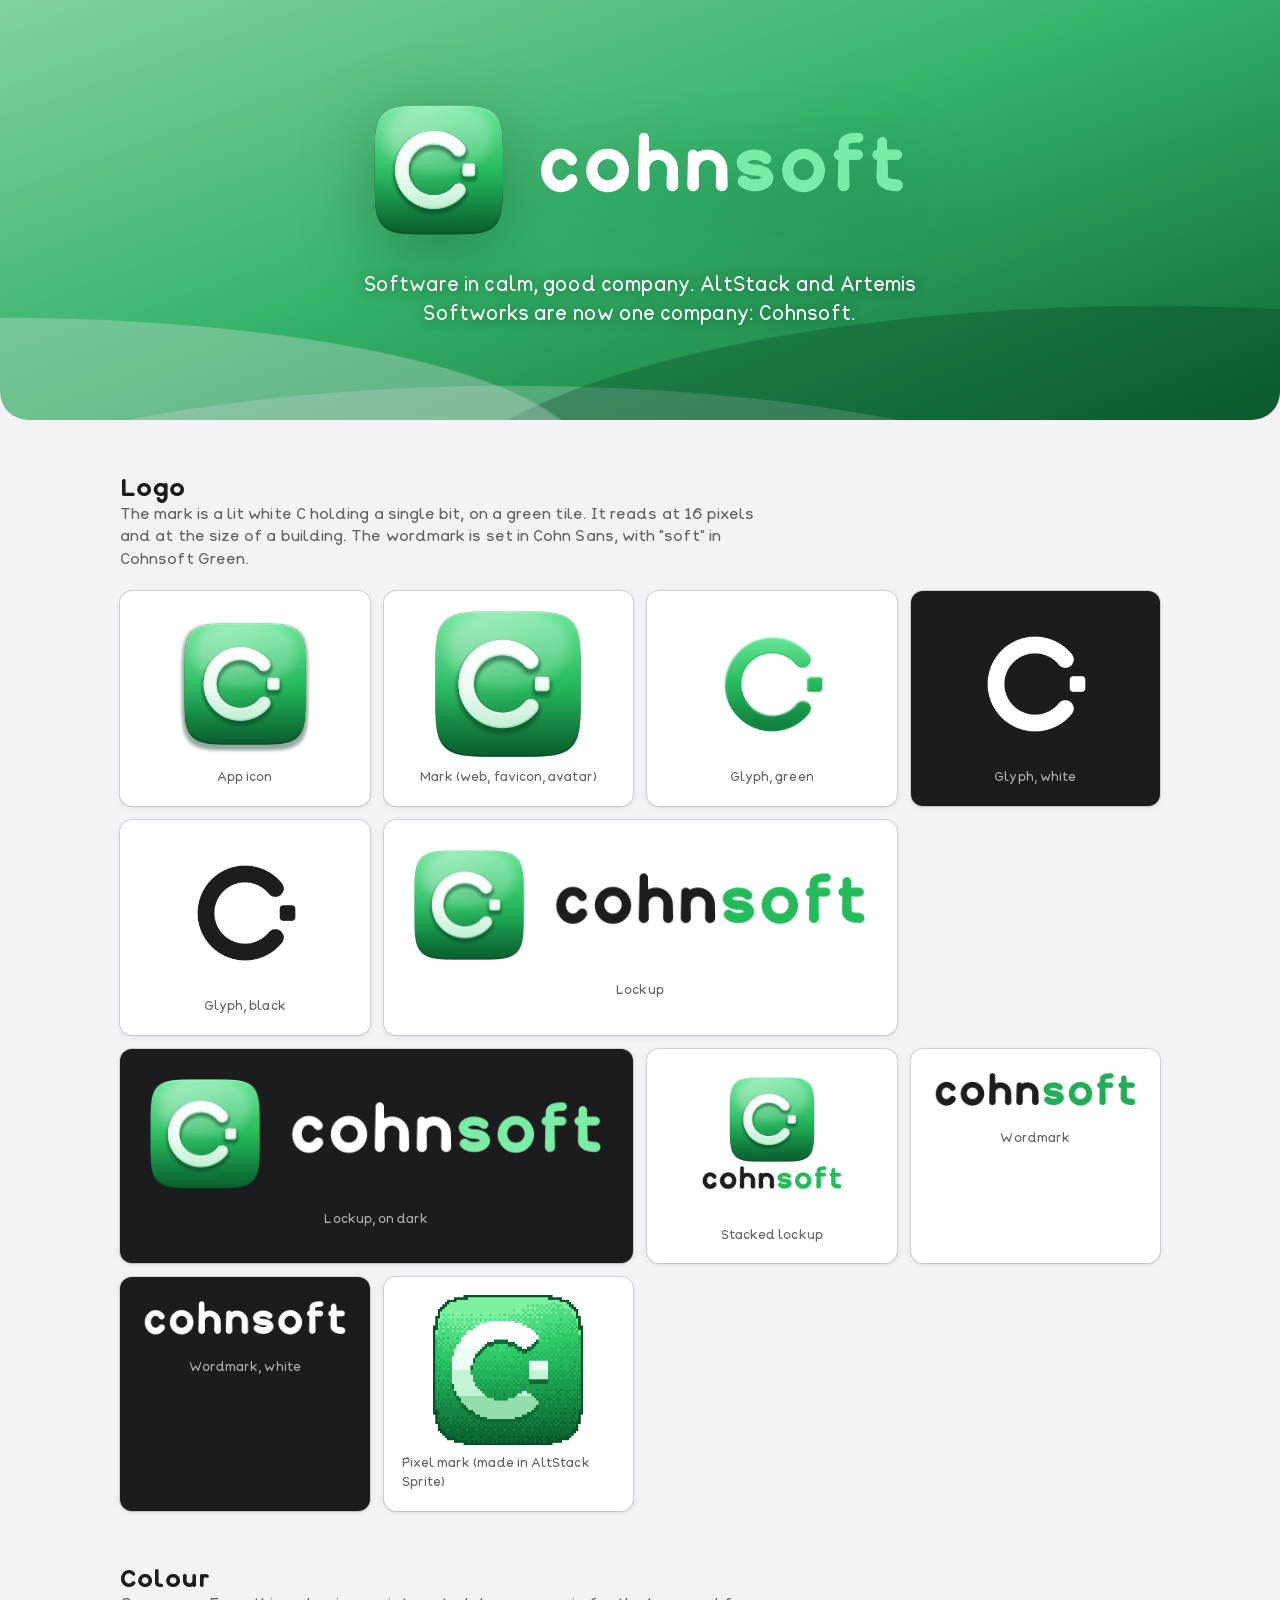
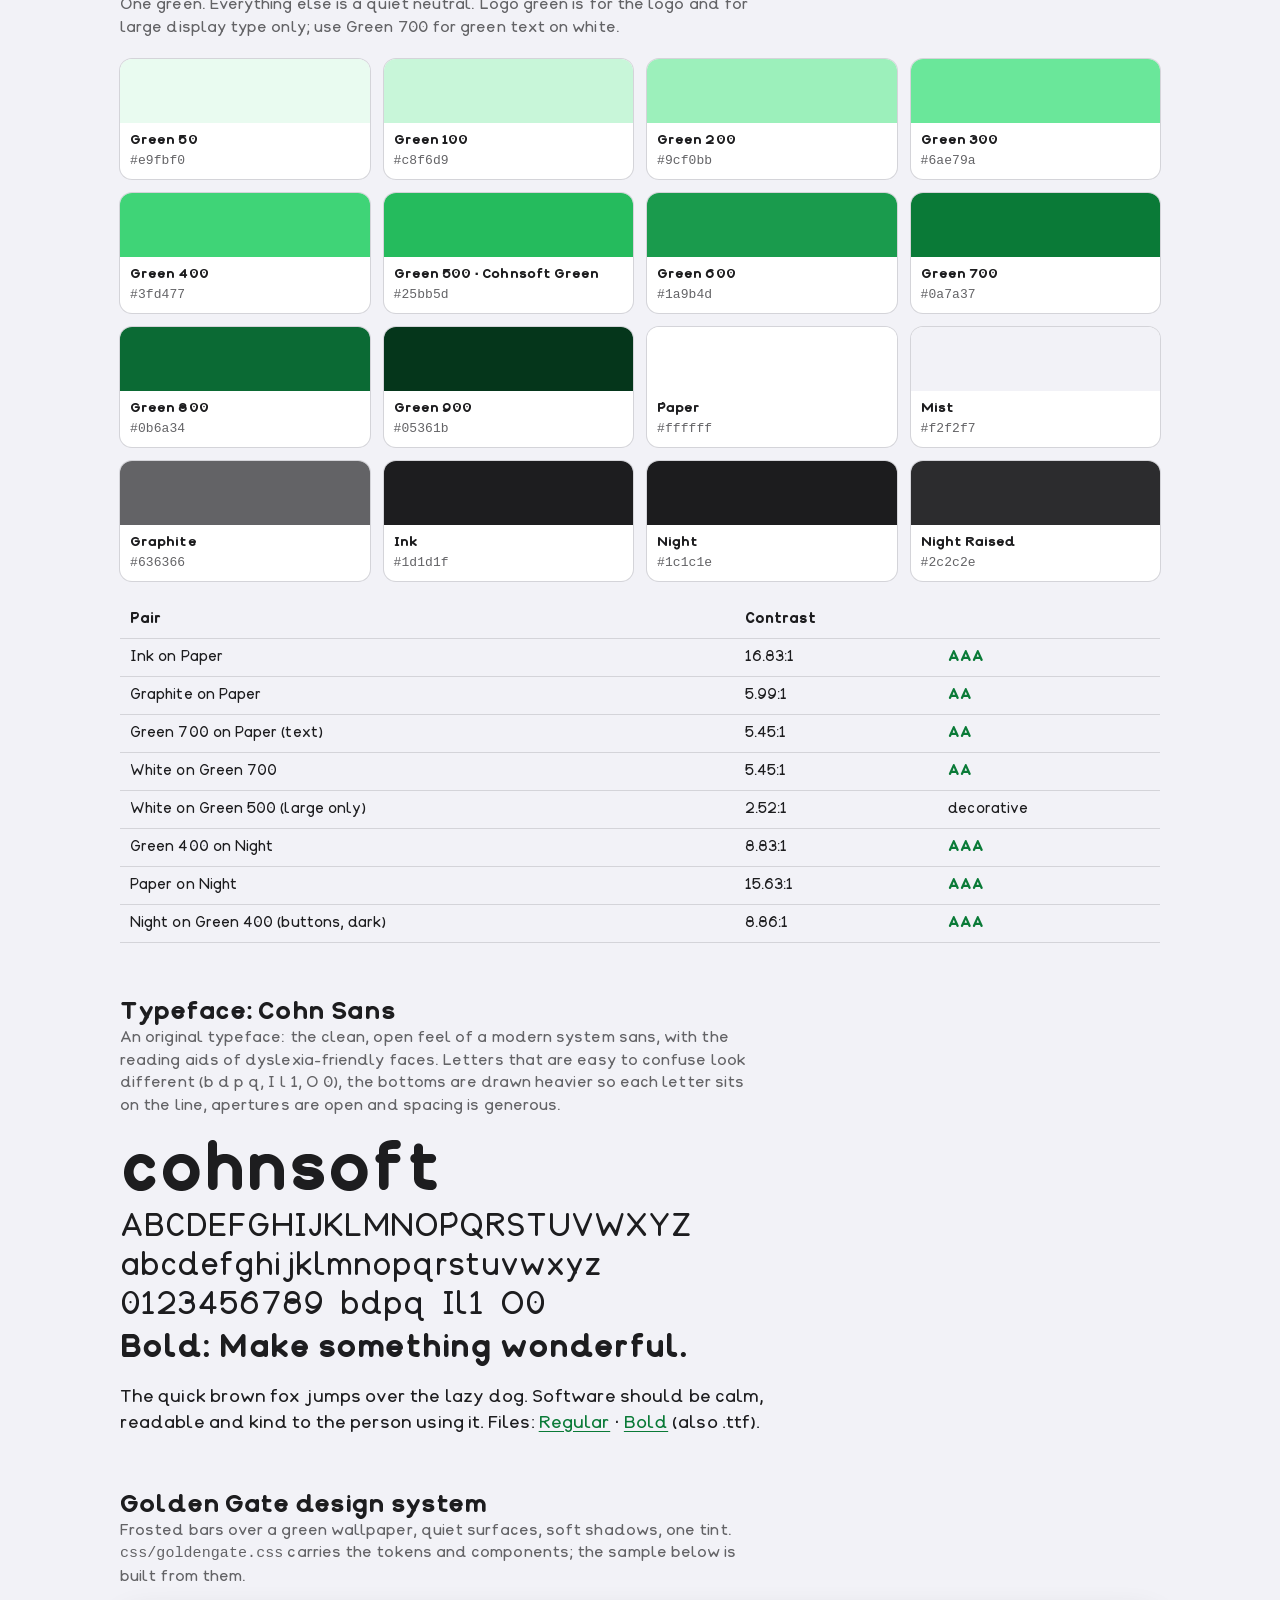
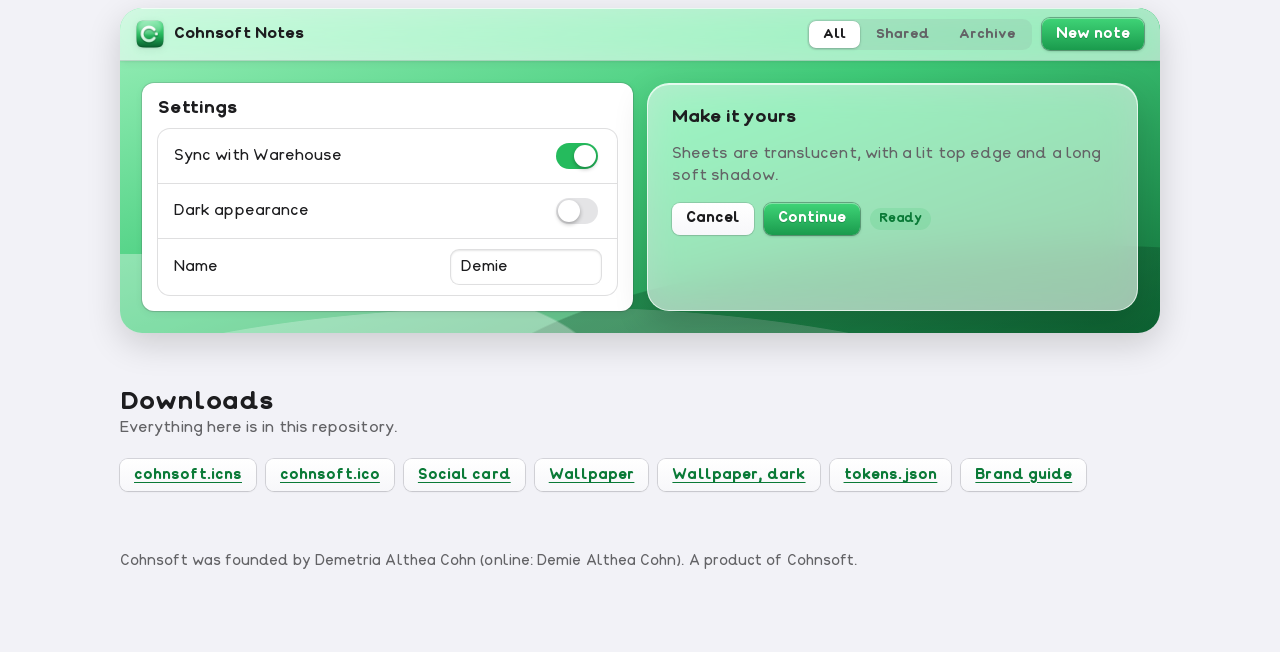
==== index.html @ 752e894f "Cohnsoft identity: logos, app icons, Cohn Sans typeface, Golden Gate design system One company: AltS" ====
<!doctype html>
<html lang="en">
<head>
<meta charset="utf-8"><meta name="viewport" content="width=device-width, initial-scale=1"><meta name="color-scheme" content="light dark">
<title>Cohnsoft brand</title>
<meta name="description" content="The Cohnsoft identity: logos, colour, typeface and the Golden Gate design system.">
<link rel="icon" href="icons/favicon-32.png" type="image/png"><link rel="apple-touch-icon" href="icons/apple-touch-icon.png">
<link rel="stylesheet" href="css/cohnsans.css"><link rel="stylesheet" href="css/goldengate.css">
<style>
 body{margin:0} .wrap{max-width:1080px;margin:0 auto;padding:0 20px 80px}
 .hero{box-shadow:inset 0 0 0 999px rgba(5,54,27,.16);min-height:420px;display:grid;place-items:center;text-align:center;padding:60px 20px;color:#fff;border-radius:0 0 28px 28px;overflow:hidden}
 .hero img{width:min(560px,86vw);filter:drop-shadow(0 18px 36px rgba(5,54,27,.35))}
 .hero p{max-width:46ch;margin:16px auto 0;font-size:19px;text-shadow:0 1px 12px rgba(5,54,27,.45)}
 section{margin-top:56px} section>h2{margin-bottom:6px} section>p.lead{color:var(--cs-label-2);margin:0 0 20px;max-width:64ch}
 .grid{display:grid;grid-template-columns:repeat(auto-fill,minmax(210px,1fr));gap:14px}
 figure{margin:0;background:var(--cs-surface);border-radius:var(--cs-r-group);box-shadow:var(--cs-shadow-1),0 0 0 1px var(--cs-separator);padding:18px;display:flex;flex-direction:column;align-items:center;gap:10px}
 figure img{max-width:100%;max-height:150px;object-fit:contain} figure.dark{background:#1c1c1e;color:#f5f5f7} figure.wide{grid-column:span 2} figcaption{font-size:12.5px;color:var(--cs-label-2)} figure.dark figcaption{color:#aeaeb2}
 .sw{background:var(--cs-surface);border-radius:var(--cs-r-group);box-shadow:0 0 0 1px var(--cs-separator);overflow:hidden;font-size:13px} .sw i{display:block;height:64px} .sw b{display:block;padding:8px 10px 0} .sw code{display:block;padding:0 10px 9px;color:var(--cs-label-2);font-family:var(--cs-mono)}
 table{border-collapse:collapse;width:100%;font-size:14px} td,th{padding:8px 10px;text-align:left;border-bottom:1px solid var(--cs-separator)} .ok{color:var(--cs-tint-strong);font-weight:700}
 .spec h3{font-size:12px;text-transform:uppercase;letter-spacing:.08em;color:var(--cs-label-3);margin:18px 0 6px} .big{font-size:64px;font-weight:700;line-height:1.05;margin:0} .abc{font-size:30px;line-height:1.3;margin:4px 0} .body{font-size:17px;max-width:60ch}
 .demo{border-radius:var(--cs-r-sheet);overflow:hidden;box-shadow:var(--cs-shadow-2)} .demo .bar{display:flex;gap:10px;align-items:center} .demo .stage{padding:22px;display:grid;gap:14px;grid-template-columns:repeat(auto-fit,minmax(240px,1fr))}
 .row2{display:flex;gap:10px;flex-wrap:wrap;align-items:center}
 footer{margin-top:60px;color:var(--cs-label-2);font-size:14px}
</style>
</head>
<body class="cs">
<header class="hero cs-wallpaper"><div><img src="logos/lockup/cohnsoft-lockup-dark@2x.png" alt="cohnsoft"><p>Software in calm, good company. AltStack and Artemis Softworks are now one company: Cohnsoft.</p></div></header>
<main class="wrap">
<section><h2>Logo</h2><p class="lead">The mark is a lit white C holding a single bit, on a green tile. It reads at 16 pixels and at the size of a building. The wordmark is set in Cohn Sans, with "soft" in Cohnsoft Green.</p>
<div class="grid">
<figure class=""><img src="logos/app-icon/cohnsoft-app-512.png" alt="App icon" loading="lazy"><figcaption>App icon</figcaption></figure><figure class=""><img src="logos/mark/cohnsoft-mark-512.png" alt="Mark (web, favicon, avatar)" loading="lazy"><figcaption>Mark (web, favicon, avatar)</figcaption></figure>
<figure class=""><img src="logos/glyph/cohnsoft-glyph-green.png" alt="Glyph, green" loading="lazy"><figcaption>Glyph, green</figcaption></figure><figure class="dark"><img src="logos/glyph/cohnsoft-glyph-white.png" alt="Glyph, white" loading="lazy"><figcaption>Glyph, white</figcaption></figure><figure class=""><img src="logos/glyph/cohnsoft-glyph-black.png" alt="Glyph, black" loading="lazy"><figcaption>Glyph, black</figcaption></figure>
<figure class="wide"><img src="logos/lockup/cohnsoft-lockup@2x.png" alt="Lockup" loading="lazy"><figcaption>Lockup</figcaption></figure><figure class="wide dark"><img src="logos/lockup/cohnsoft-lockup-dark@2x.png" alt="Lockup, on dark" loading="lazy"><figcaption>Lockup, on dark</figcaption></figure>
<figure class=""><img src="logos/lockup/cohnsoft-lockup-stacked@2x.png" alt="Stacked lockup" loading="lazy"><figcaption>Stacked lockup</figcaption></figure><figure class=""><img src="logos/lockup/cohnsoft-wordmark.png" alt="Wordmark" loading="lazy"><figcaption>Wordmark</figcaption></figure><figure class="dark"><img src="logos/lockup/cohnsoft-wordmark-white.png" alt="Wordmark, white" loading="lazy"><figcaption>Wordmark, white</figcaption></figure><figure class=""><img src="logos/pixel/cohnsoft-pixel-mark@8x.png" alt="Pixel mark (made in AltStack Sprite)" loading="lazy"><figcaption>Pixel mark (made in AltStack Sprite)</figcaption></figure>
</div></section>

<section><h2>Colour</h2><p class="lead">One green. Everything else is a quiet neutral. Logo green is for the logo and for large display type only; use Green 700 for green text on white.</p>
<div class="grid"><div class="sw"><i style="background:#e9fbf0"></i><b>Green 50</b><code>#e9fbf0</code></div><div class="sw"><i style="background:#c8f6d9"></i><b>Green 100</b><code>#c8f6d9</code></div><div class="sw"><i style="background:#9cf0bb"></i><b>Green 200</b><code>#9cf0bb</code></div><div class="sw"><i style="background:#6ae79a"></i><b>Green 300</b><code>#6ae79a</code></div><div class="sw"><i style="background:#3fd477"></i><b>Green 400</b><code>#3fd477</code></div><div class="sw"><i style="background:#25bb5d"></i><b>Green 500 · Cohnsoft Green</b><code>#25bb5d</code></div><div class="sw"><i style="background:#1a9b4d"></i><b>Green 600</b><code>#1a9b4d</code></div><div class="sw"><i style="background:#0a7a37"></i><b>Green 700</b><code>#0a7a37</code></div><div class="sw"><i style="background:#0b6a34"></i><b>Green 800</b><code>#0b6a34</code></div><div class="sw"><i style="background:#05361b"></i><b>Green 900</b><code>#05361b</code></div><div class="sw"><i style="background:#ffffff"></i><b>Paper</b><code>#ffffff</code></div><div class="sw"><i style="background:#f2f2f7"></i><b>Mist</b><code>#f2f2f7</code></div><div class="sw"><i style="background:#636366"></i><b>Graphite</b><code>#636366</code></div><div class="sw"><i style="background:#1d1d1f"></i><b>Ink</b><code>#1d1d1f</code></div><div class="sw"><i style="background:#1c1c1e"></i><b>Night</b><code>#1c1c1e</code></div><div class="sw"><i style="background:#2c2c2e"></i><b>Night Raised</b><code>#2c2c2e</code></div></div>
<table style="margin-top:20px"><thead><tr><th>Pair</th><th>Contrast</th><th></th></tr></thead><tbody><tr><td>Ink on Paper</td><td>16.83:1</td><td class="ok">AAA</td></tr><tr><td>Graphite on Paper</td><td>5.99:1</td><td class="ok">AA</td></tr><tr><td>Green 700 on Paper (text)</td><td>5.45:1</td><td class="ok">AA</td></tr><tr><td>White on Green 700</td><td>5.45:1</td><td class="ok">AA</td></tr><tr><td>White on Green 500 (large only)</td><td>2.52:1</td><td class="">decorative</td></tr><tr><td>Green 400 on Night</td><td>8.83:1</td><td class="ok">AAA</td></tr><tr><td>Paper on Night</td><td>15.63:1</td><td class="ok">AAA</td></tr><tr><td>Night on Green 400 (buttons, dark)</td><td>8.86:1</td><td class="ok">AAA</td></tr></tbody></table></section>

<section class="spec"><h2>Typeface: Cohn Sans</h2><p class="lead">An original typeface: the clean, open feel of a modern system sans, with the reading aids of dyslexia-friendly faces. Letters that are easy to confuse look different (b d p q, I l 1, O 0), the bottoms are drawn heavier so each letter sits on the line, apertures are open and spacing is generous.</p>
<p class="big">cohnsoft</p><p class="abc">ABCDEFGHIJKLMNOPQRSTUVWXYZ<br>abcdefghijklmnopqrstuvwxyz<br>0123456789 &nbsp;bdpq &nbsp;Il1 &nbsp;O0</p><p class="abc" style="font-weight:700">Bold: Make something wonderful.</p>
<p class="body">The quick brown fox jumps over the lazy dog. Software should be calm, readable and kind to the person using it. Files: <a href="fonts/CohnSans-Regular.woff2">Regular</a> · <a href="fonts/CohnSans-Bold.woff2">Bold</a> (also .ttf).</p></section>

<section><h2>Golden Gate design system</h2><p class="lead">Frosted bars over a green wallpaper, quiet surfaces, soft shadows, one tint. <code>css/goldengate.css</code> carries the tokens and components; the sample below is built from them.</p>
<div class="demo cs-wallpaper"><div class="cs-toolbar cs-glass bar"><img class="cs-icon" src="logos/mark/cohnsoft-mark-64.png" width="28" height="28" alt=""><b>Cohnsoft Notes</b><span style="flex:1"></span><div class="cs-segmented"><button aria-pressed="true">All</button><button aria-pressed="false">Shared</button><button aria-pressed="false">Archive</button></div><button class="cs-btn primary">New note</button></div>
<div class="stage"><div class="cs-card"><h3>Settings</h3><div class="cs-group" style="margin-top:10px"><div class="cs-row"><span style="flex:1">Sync with Warehouse</span><input class="cs-switch" type="checkbox" checked aria-label="Sync"></div><div class="cs-row"><span style="flex:1">Dark appearance</span><input class="cs-switch" type="checkbox" aria-label="Dark"></div><div class="cs-row"><span style="flex:1">Name</span><input class="cs-field" style="max-width:150px" value="Demie"></div></div></div>
<div class="cs-sheet cs-glass"><h3>Make it yours</h3><p style="color:var(--cs-label-2)">Sheets are translucent, with a lit top edge and a long soft shadow.</p><div class="row2"><button class="cs-btn">Cancel</button><button class="cs-btn primary">Continue</button><span class="cs-badge">Ready</span></div></div></div></div></section>

<section><h2>Downloads</h2><p class="lead">Everything here is in this repository.</p>
<div class="row2"><a class="cs-btn" href="icons/cohnsoft.icns">cohnsoft.icns</a><a class="cs-btn" href="icons/cohnsoft.ico">cohnsoft.ico</a><a class="cs-btn" href="logos/social/cohnsoft-social-1200x630.png">Social card</a><a class="cs-btn" href="logos/wallpaper/cohnsoft-wallpaper-2560x1600.png">Wallpaper</a><a class="cs-btn" href="logos/wallpaper/cohnsoft-wallpaper-dark-2560x1600.png">Wallpaper, dark</a><a class="cs-btn" href="tokens.json">tokens.json</a><a class="cs-btn" href="BRAND.md">Brand guide</a></div></section>

<footer>Cohnsoft was founded by Demetria Althea Cohn (online: Demie Althea Cohn). A product of Cohnsoft.</footer>
</main></body></html>
---- css/cohnsans.css ----
/* Cohn Sans: Cohnsoft's own typeface (fonts/). Load it, with a system fallback so text never waits on the network. */
@font-face { font-family: "Cohn Sans"; font-style: normal; font-weight: 400; font-display: swap; src: url("../fonts/CohnSans-Regular.woff2") format("woff2"), url("../fonts/CohnSans-Regular.ttf") format("truetype"); }
@font-face { font-family: "Cohn Sans"; font-style: normal; font-weight: 700; font-display: swap; src: url("../fonts/CohnSans-Bold.woff2") format("woff2"), url("../fonts/CohnSans-Bold.ttf") format("truetype"); }
:root { --cs-font: "Cohn Sans", -apple-system, BlinkMacSystemFont, "SF Pro Text", system-ui, "Segoe UI", Roboto, "Helvetica Neue", sans-serif; --cs-font-system: -apple-system, BlinkMacSystemFont, "SF Pro Text", system-ui, "Segoe UI", Roboto, "Helvetica Neue", sans-serif; --cs-mono: ui-monospace, "SF Mono", Menlo, Consolas, monospace; }
---- css/goldengate.css ----
/*
  Cohnsoft design system: "Golden Gate".
  Calm, layered, translucent software that feels at home on a Mac and travels well to Windows and Linux.
  Original code and artwork: no third-party artwork, fonts or marks. Needs css/cohnsans.css for the typeface (optional).

  Principles
   1. Material over decoration: bars and sheets are frosted glass over the green wallpaper; content sits on quiet surfaces.
   2. One green. Cohnsoft Green tints controls, selection and focus. Everything else is neutral.
   3. Soft geometry: 8 px controls, 12 px groups, 22 px sheets, continuous corners where the platform allows.
   4. Depth from light: a lit top edge, a darker lower edge, long soft shadows. Never hard black outlines.
   5. Accessible by default: 4.5:1 text, a visible 3 px focus ring, reduced motion and reduced transparency respected.
*/
:root {
  color-scheme: light dark;
  /* Cohnsoft Green */
  --cs-green-50: #e9fbf0; --cs-green-100: #c8f6d9; --cs-green-200: #9cf0bb; --cs-green-300: #6ae79a; --cs-green-400: #3fd477;
  --cs-green-500: #25bb5d; --cs-green-600: #1a9b4d; --cs-green-700: #0a7a37; --cs-green-800: #0b6a34; --cs-green-900: #05361b;
  --cs-tint: var(--cs-green-500); --cs-tint-strong: var(--cs-green-700); --cs-tint-soft: rgba(37, 187, 93, .14); --cs-on-tint: #ffffff;
  /* neutrals (light) */
  --cs-bg: #f2f2f7; --cs-surface: #ffffff; --cs-surface-2: #f7f7fa; --cs-label: #1d1d1f; --cs-label-2: #636366; --cs-label-3: #8e8e93;
  --cs-separator: rgba(60, 60, 67, .16); --cs-fill: rgba(120, 120, 128, .12); --cs-fill-2: rgba(120, 120, 128, .2);
  --cs-glass: rgba(251, 251, 253, .62); --cs-glass-edge: rgba(255, 255, 255, .7); --cs-glass-blur: 18px;
  --cs-danger: #d70015; --cs-warning: #b25000; --cs-info: #0066cc;
  /* geometry and depth */
  --cs-r-control: 8px; --cs-r-group: 12px; --cs-r-sheet: 22px; --cs-focus: 0 0 0 3px rgba(37, 187, 93, .55);
  --cs-shadow-1: 0 1px 2px rgba(0, 0, 0, .06), 0 2px 8px rgba(0, 0, 0, .06);
  --cs-shadow-2: 0 11px 34px rgba(0, 0, 0, .16); --cs-shadow-3: 17px 20px 40px rgba(0, 0, 0, .18);
  --cs-s1: 4px; --cs-s2: 8px; --cs-s3: 12px; --cs-s4: 16px; --cs-s5: 24px; --cs-s6: 32px; --cs-s7: 48px;
  --cs-wallpaper: linear-gradient(160deg, #9cf0bb 0%, #3fcb78 48%, #10713a 100%);
}
@media (prefers-color-scheme: dark) { :root:not([data-theme="light"]) { --cs-tint: var(--cs-green-400); --cs-tint-strong: var(--cs-green-300); --cs-tint-soft: rgba(63, 212, 119, .2); --cs-on-tint: #04210f;
  --cs-bg: #1c1c1e; --cs-surface: #2c2c2e; --cs-surface-2: #242426; --cs-label: #f5f5f7; --cs-label-2: #aeaeb2; --cs-label-3: #8e8e93; --cs-separator: rgba(84, 84, 88, .55); --cs-fill: rgba(120, 120, 128, .24); --cs-fill-2: rgba(120, 120, 128, .36);
  --cs-glass: rgba(44, 44, 46, .6); --cs-glass-edge: rgba(255, 255, 255, .12); --cs-danger: #ff6961; --cs-warning: #ffb340; --cs-info: #64b5ff; --cs-shadow-2: 0 11px 34px rgba(0, 0, 0, .65); --cs-wallpaper: linear-gradient(160deg, #0f5a2d 0%, #0a3d20 55%, #04200f 100%); } }
:root[data-theme="dark"] { --cs-tint: var(--cs-green-400); --cs-tint-strong: var(--cs-green-300); --cs-tint-soft: rgba(63, 212, 119, .2); --cs-on-tint: #04210f;
  --cs-bg: #1c1c1e; --cs-surface: #2c2c2e; --cs-surface-2: #242426; --cs-label: #f5f5f7; --cs-label-2: #aeaeb2; --cs-label-3: #8e8e93; --cs-separator: rgba(84, 84, 88, .55); --cs-fill: rgba(120, 120, 128, .24); --cs-fill-2: rgba(120, 120, 128, .36);
  --cs-glass: rgba(44, 44, 46, .6); --cs-glass-edge: rgba(255, 255, 255, .12); --cs-danger: #ff6961; --cs-warning: #ffb340; --cs-info: #64b5ff; --cs-shadow-2: 0 11px 34px rgba(0, 0, 0, .65); --cs-wallpaper: linear-gradient(160deg, #0f5a2d 0%, #0a3d20 55%, #04200f 100%); }

.cs, .cs * { box-sizing: border-box; }
.cs { font-family: var(--cs-font, -apple-system, BlinkMacSystemFont, "SF Pro Text", system-ui, "Segoe UI", sans-serif); font-size: 15px; line-height: 1.5; color: var(--cs-label); background: var(--cs-bg); -webkit-font-smoothing: antialiased; letter-spacing: .005em; }
.cs[data-font="system"] { font-family: var(--cs-font-system); }
.cs h1, .cs h2, .cs h3 { margin: 0; font-weight: 700; letter-spacing: -.012em; line-height: 1.15; }
.cs h1 { font-size: clamp(30px, 5vw, 52px); } .cs h2 { font-size: 24px; } .cs h3 { font-size: 17px; }
.cs a { color: var(--cs-tint-strong); text-underline-offset: 3px; }
.cs :focus-visible { outline: none; box-shadow: var(--cs-focus); border-radius: var(--cs-r-control); }

/* the wallpaper: sweeping green curves made of gradients, so it costs no image */
.cs-wallpaper { background: radial-gradient(120% 90% at 0% 110%, rgba(255, 255, 255, .34) 0 38%, transparent 38.3%), radial-gradient(110% 100% at 90% 125%, rgba(5, 54, 27, .28) 0 52%, transparent 52.3%), radial-gradient(90% 80% at 40% 140%, rgba(255, 255, 255, .26) 0 60%, transparent 60.3%), var(--cs-wallpaper); }

/* frosted bars and sheets */
.cs-glass { background: var(--cs-glass); -webkit-backdrop-filter: blur(var(--cs-glass-blur)) saturate(1.6); backdrop-filter: blur(var(--cs-glass-blur)) saturate(1.6); border: 1px solid var(--cs-glass-edge); box-shadow: inset 0 1px 0 var(--cs-glass-edge), var(--cs-shadow-1); }
.cs-toolbar { display: flex; align-items: center; gap: var(--cs-s3); padding: 10px var(--cs-s4); min-height: 52px; border-width: 0 0 1px; border-bottom: 1px solid var(--cs-separator); }
.cs-sidebar { padding: var(--cs-s3); min-width: 240px; border-width: 0 1px 0 0; border-right: 1px solid var(--cs-separator); }
.cs-sheet { border-radius: var(--cs-r-sheet); box-shadow: var(--cs-shadow-2), inset 0 1px 0 var(--cs-glass-edge); padding: var(--cs-s5); }
@media (prefers-reduced-transparency: reduce) { .cs-glass { background: var(--cs-surface); -webkit-backdrop-filter: none; backdrop-filter: none; } }

/* surfaces */
.cs-card { background: var(--cs-surface); border-radius: var(--cs-r-group); box-shadow: var(--cs-shadow-1), 0 0 0 1px var(--cs-separator); padding: var(--cs-s4); }
.cs-group { background: var(--cs-surface); border-radius: var(--cs-r-group); overflow: hidden; box-shadow: 0 0 0 1px var(--cs-separator); }
.cs-group > * + * { border-top: 1px solid var(--cs-separator); }
.cs-row { display: flex; align-items: center; gap: var(--cs-s3); padding: 11px var(--cs-s4); min-height: 44px; }

/* controls */
.cs-btn { display: inline-flex; align-items: center; justify-content: center; gap: 6px; min-height: 32px; padding: 5px 14px; font: inherit; font-weight: 600; font-size: 14px; color: var(--cs-label); background: linear-gradient(var(--cs-surface), var(--cs-surface-2)); border: 0; border-radius: var(--cs-r-control); box-shadow: 0 0 0 1px var(--cs-separator), 0 1px 2px rgba(0, 0, 0, .08); cursor: pointer; transition: transform .08s ease, box-shadow .15s ease, filter .15s ease; }
.cs-btn:hover { filter: brightness(.98); } .cs-btn:active { transform: translateY(1px); filter: brightness(.95); }
.cs-btn[disabled] { opacity: .45; cursor: not-allowed; }
.cs-btn.primary { color: var(--cs-on-tint); background: linear-gradient(var(--cs-green-400), var(--cs-green-600)); box-shadow: inset 0 1px 0 rgba(255, 255, 255, .35), 0 0 0 1px rgba(5, 54, 27, .35), 0 1px 3px rgba(5, 54, 27, .3); text-shadow: 0 1px 0 rgba(5, 54, 27, .25); }
.cs-btn.primary:hover { filter: brightness(1.05); }
.cs-btn.plain { background: none; box-shadow: none; color: var(--cs-tint-strong); }
.cs-btn.large { min-height: 40px; padding: 8px 20px; font-size: 16px; border-radius: 10px; }
.cs-field { width: 100%; min-height: 34px; padding: 6px 10px; font: inherit; color: var(--cs-label); background: var(--cs-surface); border: 0; border-radius: var(--cs-r-control); box-shadow: inset 0 1px 2px rgba(0, 0, 0, .1), 0 0 0 1px var(--cs-separator); }
.cs-field:focus { outline: none; box-shadow: inset 0 1px 2px rgba(0, 0, 0, .1), var(--cs-focus), 0 0 0 1px var(--cs-tint); }
.cs-segmented { display: inline-flex; padding: 2px; gap: 2px; background: var(--cs-fill); border-radius: 9px; }
.cs-segmented > button { font: inherit; font-weight: 600; font-size: 13px; padding: 4px 14px; border: 0; background: none; color: var(--cs-label-2); border-radius: 7px; cursor: pointer; }
.cs-segmented > button[aria-pressed="true"] { background: var(--cs-surface); color: var(--cs-label); box-shadow: 0 1px 3px rgba(0, 0, 0, .18), 0 0 0 .5px var(--cs-separator); }
.cs-switch { appearance: none; -webkit-appearance: none; width: 42px; height: 26px; border-radius: 13px; background: var(--cs-fill-2); position: relative; cursor: pointer; transition: background .2s; vertical-align: middle; }
.cs-switch::after { content: ""; position: absolute; top: 2px; left: 2px; width: 22px; height: 22px; border-radius: 50%; background: #fff; box-shadow: 0 2px 4px rgba(0, 0, 0, .3); transition: transform .2s ease; }
.cs-switch:checked { background: var(--cs-tint); } .cs-switch:checked::after { transform: translateX(16px); }
.cs-badge { display: inline-flex; align-items: center; padding: 2px 9px; border-radius: 99px; font-size: 12px; font-weight: 700; color: var(--cs-tint-strong); background: var(--cs-tint-soft); }
.cs-kbd { font-family: var(--cs-mono); font-size: 12px; padding: 1px 6px; border-radius: 5px; background: var(--cs-fill); box-shadow: inset 0 -1px 0 var(--cs-separator); }
.cs-icon { border-radius: 22.37%; box-shadow: var(--cs-shadow-1); }   /* continuous-corner app icon proportion */

@media (prefers-reduced-motion: reduce) { .cs *, .cs-btn, .cs-switch, .cs-switch::after { transition: none !important; animation: none !important; } }
@media (forced-colors: active) { .cs-btn, .cs-field, .cs-card { border: 1px solid CanvasText; } .cs-btn.primary { background: Highlight; color: HighlightText; } }
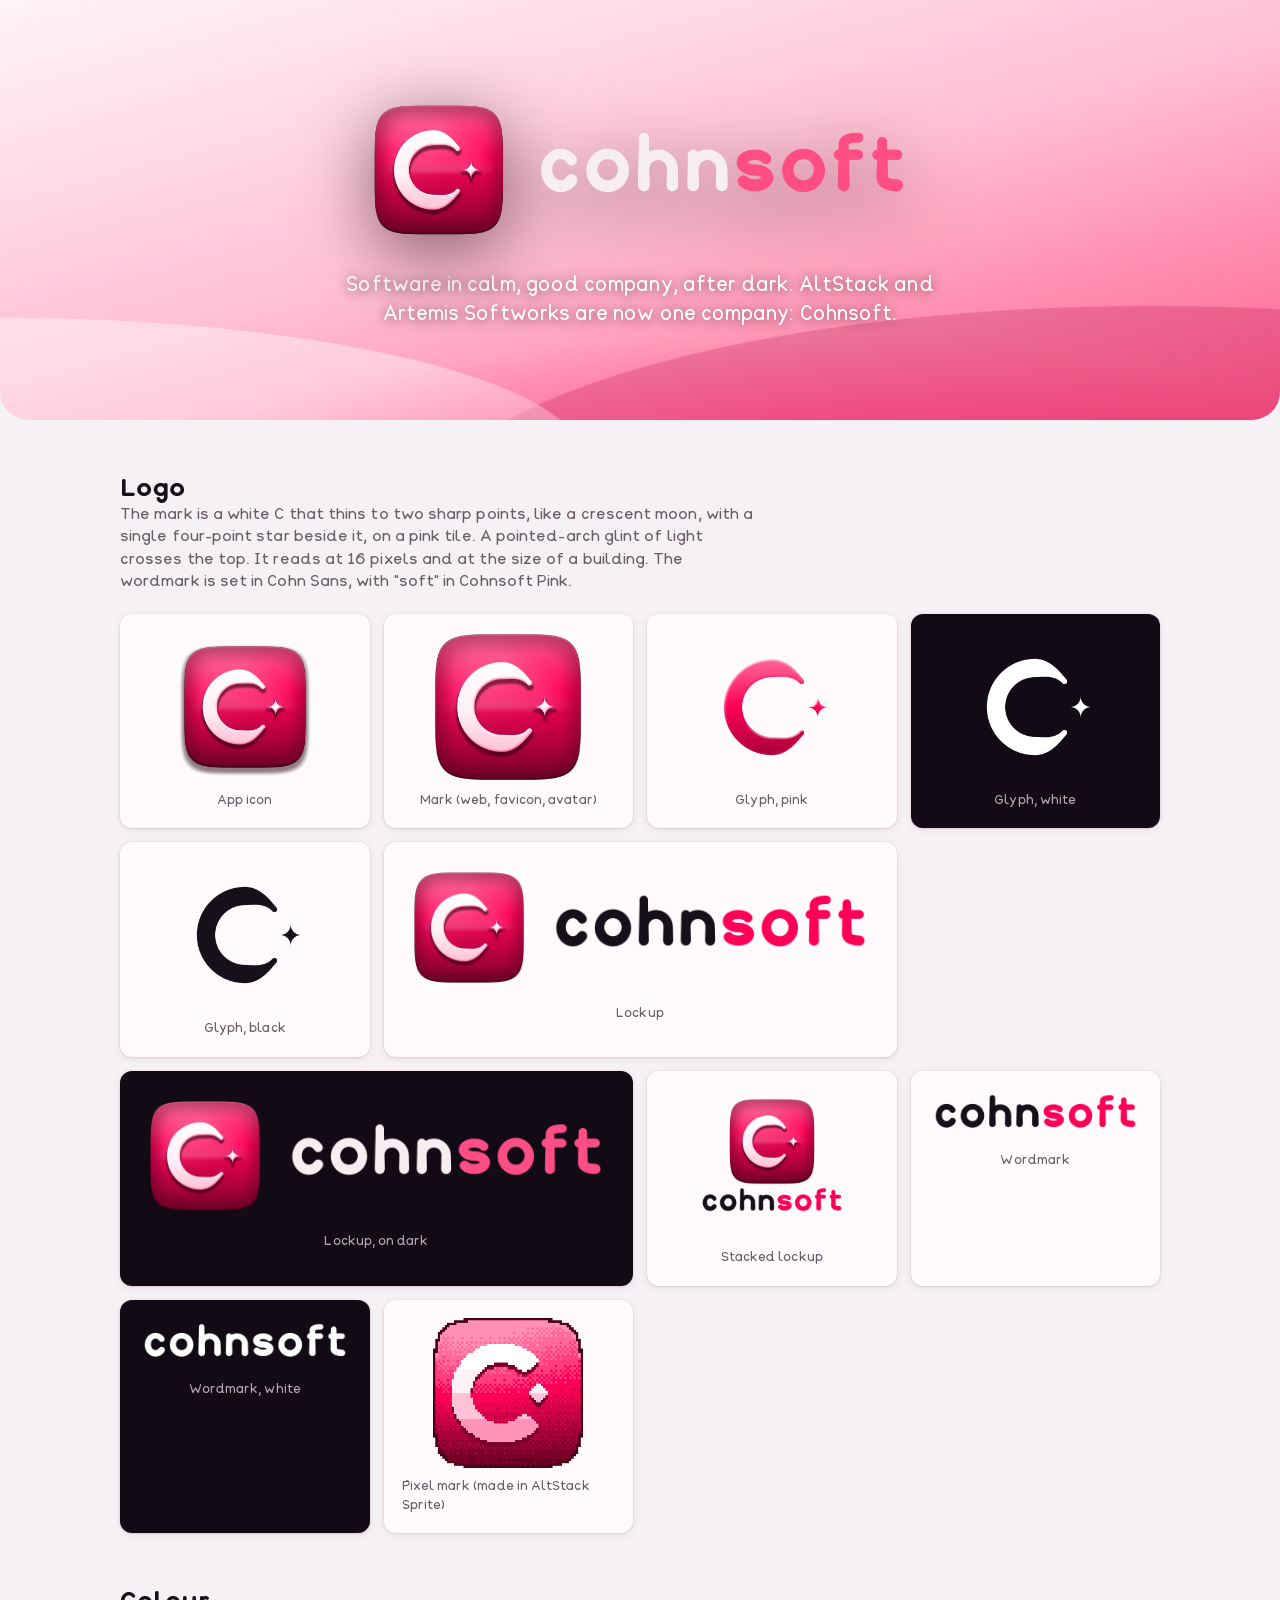
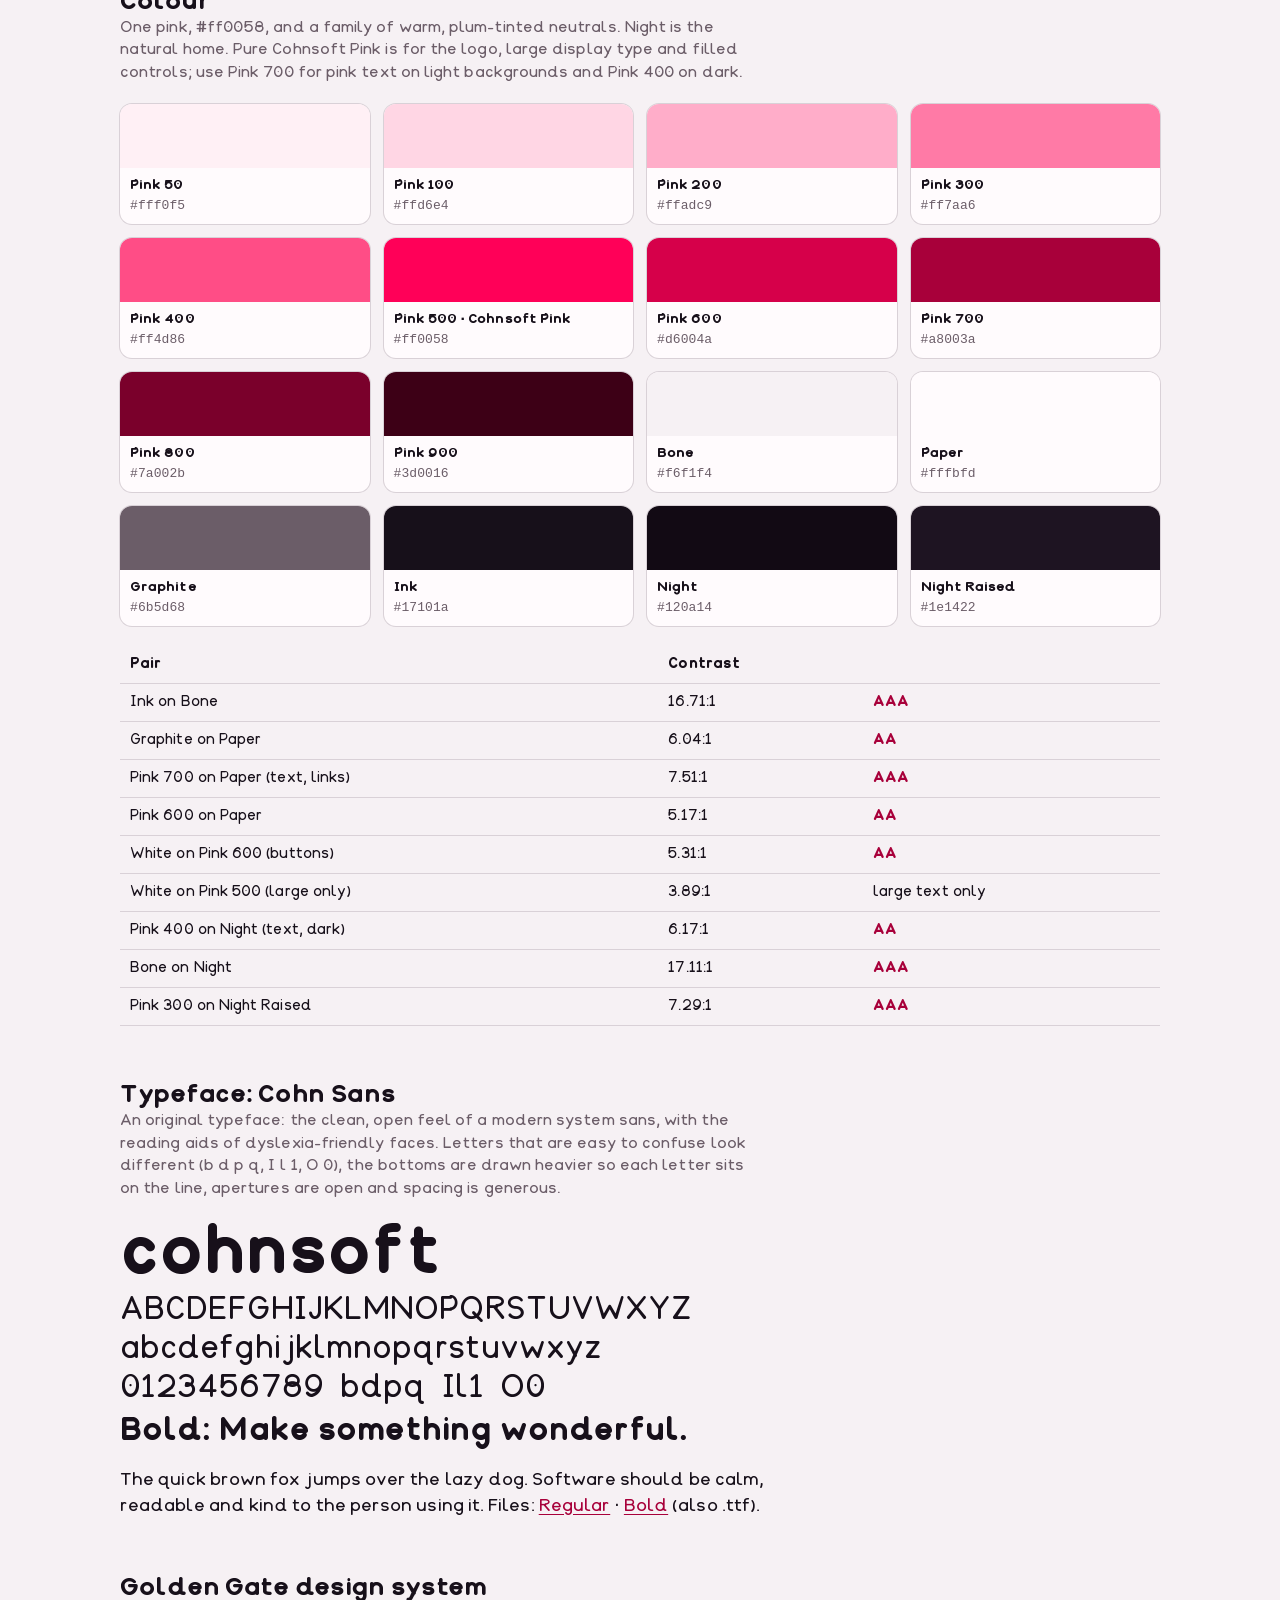
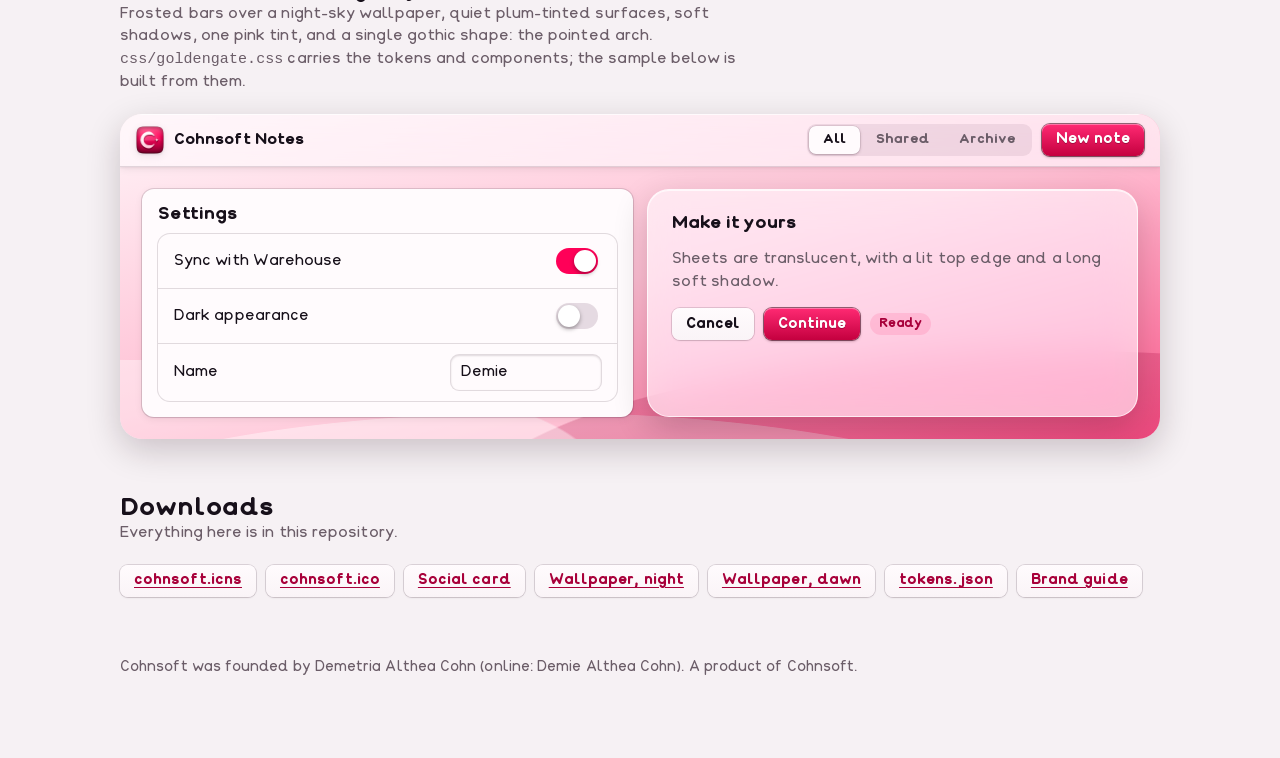
==== commit d8a3c098: "Rebrand Cohnsoft to pink (#ff0058) with a subtle gothic streak - New mark: white C that thins to sha" ====
--- a/index.html
+++ b/index.html
@@ -8,13 +8,13 @@
 <link rel="stylesheet" href="css/cohnsans.css"><link rel="stylesheet" href="css/goldengate.css">
 <style>
  body{margin:0} .wrap{max-width:1080px;margin:0 auto;padding:0 20px 80px}
- .hero{box-shadow:inset 0 0 0 999px rgba(5,54,27,.16);min-height:420px;display:grid;place-items:center;text-align:center;padding:60px 20px;color:#fff;border-radius:0 0 28px 28px;overflow:hidden}
- .hero img{width:min(560px,86vw);filter:drop-shadow(0 18px 36px rgba(5,54,27,.35))}
- .hero p{max-width:46ch;margin:16px auto 0;font-size:19px;text-shadow:0 1px 12px rgba(5,54,27,.45)}
+ .hero{min-height:420px;display:grid;place-items:center;text-align:center;padding:60px 20px;color:#fff;border-radius:0 0 28px 28px;overflow:hidden}
+ .hero img{width:min(560px,86vw);filter:drop-shadow(0 18px 36px rgba(31,0,9,.55))}
+ .hero p{max-width:46ch;margin:16px auto 0;font-size:19px;text-shadow:0 1px 12px rgba(31,0,9,.6)}
  section{margin-top:56px} section>h2{margin-bottom:6px} section>p.lead{color:var(--cs-label-2);margin:0 0 20px;max-width:64ch}
  .grid{display:grid;grid-template-columns:repeat(auto-fill,minmax(210px,1fr));gap:14px}
- figure{margin:0;background:var(--cs-surface);border-radius:var(--cs-r-group);box-shadow:var(--cs-shadow-1),0 0 0 1px var(--cs-separator);padding:18px;display:flex;flex-direction:column;align-items:center;gap:10px}
- figure img{max-width:100%;max-height:150px;object-fit:contain} figure.dark{background:#1c1c1e;color:#f5f5f7} figure.wide{grid-column:span 2} figcaption{font-size:12.5px;color:var(--cs-label-2)} figure.dark figcaption{color:#aeaeb2}
+ figure{margin:0;background:#fffbfd;color:#17101a;border-radius:var(--cs-r-group);box-shadow:var(--cs-shadow-1),0 0 0 1px rgba(255,170,205,.16);padding:18px;display:flex;flex-direction:column;align-items:center;gap:10px}
+ figure img{max-width:100%;max-height:150px;object-fit:contain} figure.dark{background:#120a14;color:#f7eef2} figure.wide{grid-column:span 2} figcaption{font-size:12.5px;color:#6b5d68} figure.dark figcaption{color:#b7a5b1}
  .sw{background:var(--cs-surface);border-radius:var(--cs-r-group);box-shadow:0 0 0 1px var(--cs-separator);overflow:hidden;font-size:13px} .sw i{display:block;height:64px} .sw b{display:block;padding:8px 10px 0} .sw code{display:block;padding:0 10px 9px;color:var(--cs-label-2);font-family:var(--cs-mono)}
  table{border-collapse:collapse;width:100%;font-size:14px} td,th{padding:8px 10px;text-align:left;border-bottom:1px solid var(--cs-separator)} .ok{color:var(--cs-tint-strong);font-weight:700}
  .spec h3{font-size:12px;text-transform:uppercase;letter-spacing:.08em;color:var(--cs-label-3);margin:18px 0 6px} .big{font-size:64px;font-weight:700;line-height:1.05;margin:0} .abc{font-size:30px;line-height:1.3;margin:4px 0} .body{font-size:17px;max-width:60ch}
@@ -24,31 +24,31 @@
 </style>
 </head>
 <body class="cs">
-<header class="hero cs-wallpaper"><div><img src="logos/lockup/cohnsoft-lockup-dark@2x.png" alt="cohnsoft"><p>Software in calm, good company. AltStack and Artemis Softworks are now one company: Cohnsoft.</p></div></header>
+<header class="hero cs-wallpaper night"><div><img src="logos/lockup/cohnsoft-lockup-dark@2x.png" alt="cohnsoft"><p>Software in calm, good company, after dark. AltStack and Artemis Softworks are now one company: Cohnsoft.</p></div></header>
 <main class="wrap">
-<section><h2>Logo</h2><p class="lead">The mark is a lit white C holding a single bit, on a green tile. It reads at 16 pixels and at the size of a building. The wordmark is set in Cohn Sans, with "soft" in Cohnsoft Green.</p>
+<section><h2>Logo</h2><p class="lead">The mark is a white C that thins to two sharp points, like a crescent moon, with a single four-point star beside it, on a pink tile. A pointed-arch glint of light crosses the top. It reads at 16 pixels and at the size of a building. The wordmark is set in Cohn Sans, with "soft" in Cohnsoft Pink.</p>
 <div class="grid">
 <figure class=""><img src="logos/app-icon/cohnsoft-app-512.png" alt="App icon" loading="lazy"><figcaption>App icon</figcaption></figure><figure class=""><img src="logos/mark/cohnsoft-mark-512.png" alt="Mark (web, favicon, avatar)" loading="lazy"><figcaption>Mark (web, favicon, avatar)</figcaption></figure>
-<figure class=""><img src="logos/glyph/cohnsoft-glyph-green.png" alt="Glyph, green" loading="lazy"><figcaption>Glyph, green</figcaption></figure><figure class="dark"><img src="logos/glyph/cohnsoft-glyph-white.png" alt="Glyph, white" loading="lazy"><figcaption>Glyph, white</figcaption></figure><figure class=""><img src="logos/glyph/cohnsoft-glyph-black.png" alt="Glyph, black" loading="lazy"><figcaption>Glyph, black</figcaption></figure>
+<figure class=""><img src="logos/glyph/cohnsoft-glyph-pink.png" alt="Glyph, pink" loading="lazy"><figcaption>Glyph, pink</figcaption></figure><figure class="dark"><img src="logos/glyph/cohnsoft-glyph-white.png" alt="Glyph, white" loading="lazy"><figcaption>Glyph, white</figcaption></figure><figure class=""><img src="logos/glyph/cohnsoft-glyph-black.png" alt="Glyph, black" loading="lazy"><figcaption>Glyph, black</figcaption></figure>
 <figure class="wide"><img src="logos/lockup/cohnsoft-lockup@2x.png" alt="Lockup" loading="lazy"><figcaption>Lockup</figcaption></figure><figure class="wide dark"><img src="logos/lockup/cohnsoft-lockup-dark@2x.png" alt="Lockup, on dark" loading="lazy"><figcaption>Lockup, on dark</figcaption></figure>
 <figure class=""><img src="logos/lockup/cohnsoft-lockup-stacked@2x.png" alt="Stacked lockup" loading="lazy"><figcaption>Stacked lockup</figcaption></figure><figure class=""><img src="logos/lockup/cohnsoft-wordmark.png" alt="Wordmark" loading="lazy"><figcaption>Wordmark</figcaption></figure><figure class="dark"><img src="logos/lockup/cohnsoft-wordmark-white.png" alt="Wordmark, white" loading="lazy"><figcaption>Wordmark, white</figcaption></figure><figure class=""><img src="logos/pixel/cohnsoft-pixel-mark@8x.png" alt="Pixel mark (made in AltStack Sprite)" loading="lazy"><figcaption>Pixel mark (made in AltStack Sprite)</figcaption></figure>
 </div></section>
 
-<section><h2>Colour</h2><p class="lead">One green. Everything else is a quiet neutral. Logo green is for the logo and for large display type only; use Green 700 for green text on white.</p>
-<div class="grid"><div class="sw"><i style="background:#e9fbf0"></i><b>Green 50</b><code>#e9fbf0</code></div><div class="sw"><i style="background:#c8f6d9"></i><b>Green 100</b><code>#c8f6d9</code></div><div class="sw"><i style="background:#9cf0bb"></i><b>Green 200</b><code>#9cf0bb</code></div><div class="sw"><i style="background:#6ae79a"></i><b>Green 300</b><code>#6ae79a</code></div><div class="sw"><i style="background:#3fd477"></i><b>Green 400</b><code>#3fd477</code></div><div class="sw"><i style="background:#25bb5d"></i><b>Green 500 · Cohnsoft Green</b><code>#25bb5d</code></div><div class="sw"><i style="background:#1a9b4d"></i><b>Green 600</b><code>#1a9b4d</code></div><div class="sw"><i style="background:#0a7a37"></i><b>Green 700</b><code>#0a7a37</code></div><div class="sw"><i style="background:#0b6a34"></i><b>Green 800</b><code>#0b6a34</code></div><div class="sw"><i style="background:#05361b"></i><b>Green 900</b><code>#05361b</code></div><div class="sw"><i style="background:#ffffff"></i><b>Paper</b><code>#ffffff</code></div><div class="sw"><i style="background:#f2f2f7"></i><b>Mist</b><code>#f2f2f7</code></div><div class="sw"><i style="background:#636366"></i><b>Graphite</b><code>#636366</code></div><div class="sw"><i style="background:#1d1d1f"></i><b>Ink</b><code>#1d1d1f</code></div><div class="sw"><i style="background:#1c1c1e"></i><b>Night</b><code>#1c1c1e</code></div><div class="sw"><i style="background:#2c2c2e"></i><b>Night Raised</b><code>#2c2c2e</code></div></div>
-<table style="margin-top:20px"><thead><tr><th>Pair</th><th>Contrast</th><th></th></tr></thead><tbody><tr><td>Ink on Paper</td><td>16.83:1</td><td class="ok">AAA</td></tr><tr><td>Graphite on Paper</td><td>5.99:1</td><td class="ok">AA</td></tr><tr><td>Green 700 on Paper (text)</td><td>5.45:1</td><td class="ok">AA</td></tr><tr><td>White on Green 700</td><td>5.45:1</td><td class="ok">AA</td></tr><tr><td>White on Green 500 (large only)</td><td>2.52:1</td><td class="">decorative</td></tr><tr><td>Green 400 on Night</td><td>8.83:1</td><td class="ok">AAA</td></tr><tr><td>Paper on Night</td><td>15.63:1</td><td class="ok">AAA</td></tr><tr><td>Night on Green 400 (buttons, dark)</td><td>8.86:1</td><td class="ok">AAA</td></tr></tbody></table></section>
+<section><h2>Colour</h2><p class="lead">One pink, #ff0058, and a family of warm, plum-tinted neutrals. Night is the natural home. Pure Cohnsoft Pink is for the logo, large display type and filled controls; use Pink 700 for pink text on light backgrounds and Pink 400 on dark.</p>
+<div class="grid"><div class="sw"><i style="background:#fff0f5"></i><b>Pink 50</b><code>#fff0f5</code></div><div class="sw"><i style="background:#ffd6e4"></i><b>Pink 100</b><code>#ffd6e4</code></div><div class="sw"><i style="background:#ffadc9"></i><b>Pink 200</b><code>#ffadc9</code></div><div class="sw"><i style="background:#ff7aa6"></i><b>Pink 300</b><code>#ff7aa6</code></div><div class="sw"><i style="background:#ff4d86"></i><b>Pink 400</b><code>#ff4d86</code></div><div class="sw"><i style="background:#ff0058"></i><b>Pink 500 · Cohnsoft Pink</b><code>#ff0058</code></div><div class="sw"><i style="background:#d6004a"></i><b>Pink 600</b><code>#d6004a</code></div><div class="sw"><i style="background:#a8003a"></i><b>Pink 700</b><code>#a8003a</code></div><div class="sw"><i style="background:#7a002b"></i><b>Pink 800</b><code>#7a002b</code></div><div class="sw"><i style="background:#3d0016"></i><b>Pink 900</b><code>#3d0016</code></div><div class="sw"><i style="background:#f6f1f4"></i><b>Bone</b><code>#f6f1f4</code></div><div class="sw"><i style="background:#fffbfd"></i><b>Paper</b><code>#fffbfd</code></div><div class="sw"><i style="background:#6b5d68"></i><b>Graphite</b><code>#6b5d68</code></div><div class="sw"><i style="background:#17101a"></i><b>Ink</b><code>#17101a</code></div><div class="sw"><i style="background:#120a14"></i><b>Night</b><code>#120a14</code></div><div class="sw"><i style="background:#1e1422"></i><b>Night Raised</b><code>#1e1422</code></div></div>
+<table style="margin-top:20px"><thead><tr><th>Pair</th><th>Contrast</th><th></th></tr></thead><tbody><tr><td>Ink on Bone</td><td>16.71:1</td><td class="ok">AAA</td></tr><tr><td>Graphite on Paper</td><td>6.04:1</td><td class="ok">AA</td></tr><tr><td>Pink 700 on Paper (text, links)</td><td>7.51:1</td><td class="ok">AAA</td></tr><tr><td>Pink 600 on Paper</td><td>5.17:1</td><td class="ok">AA</td></tr><tr><td>White on Pink 600 (buttons)</td><td>5.31:1</td><td class="ok">AA</td></tr><tr><td>White on Pink 500 (large only)</td><td>3.89:1</td><td class="">large text only</td></tr><tr><td>Pink 400 on Night (text, dark)</td><td>6.17:1</td><td class="ok">AA</td></tr><tr><td>Bone on Night</td><td>17.11:1</td><td class="ok">AAA</td></tr><tr><td>Pink 300 on Night Raised</td><td>7.29:1</td><td class="ok">AAA</td></tr></tbody></table></section>
 
 <section class="spec"><h2>Typeface: Cohn Sans</h2><p class="lead">An original typeface: the clean, open feel of a modern system sans, with the reading aids of dyslexia-friendly faces. Letters that are easy to confuse look different (b d p q, I l 1, O 0), the bottoms are drawn heavier so each letter sits on the line, apertures are open and spacing is generous.</p>
 <p class="big">cohnsoft</p><p class="abc">ABCDEFGHIJKLMNOPQRSTUVWXYZ<br>abcdefghijklmnopqrstuvwxyz<br>0123456789 &nbsp;bdpq &nbsp;Il1 &nbsp;O0</p><p class="abc" style="font-weight:700">Bold: Make something wonderful.</p>
 <p class="body">The quick brown fox jumps over the lazy dog. Software should be calm, readable and kind to the person using it. Files: <a href="fonts/CohnSans-Regular.woff2">Regular</a> · <a href="fonts/CohnSans-Bold.woff2">Bold</a> (also .ttf).</p></section>
 
-<section><h2>Golden Gate design system</h2><p class="lead">Frosted bars over a green wallpaper, quiet surfaces, soft shadows, one tint. <code>css/goldengate.css</code> carries the tokens and components; the sample below is built from them.</p>
+<section><h2>Golden Gate design system</h2><p class="lead">Frosted bars over a night-sky wallpaper, quiet plum-tinted surfaces, soft shadows, one pink tint, and a single gothic shape: the pointed arch. <code>css/goldengate.css</code> carries the tokens and components; the sample below is built from them.</p>
 <div class="demo cs-wallpaper"><div class="cs-toolbar cs-glass bar"><img class="cs-icon" src="logos/mark/cohnsoft-mark-64.png" width="28" height="28" alt=""><b>Cohnsoft Notes</b><span style="flex:1"></span><div class="cs-segmented"><button aria-pressed="true">All</button><button aria-pressed="false">Shared</button><button aria-pressed="false">Archive</button></div><button class="cs-btn primary">New note</button></div>
 <div class="stage"><div class="cs-card"><h3>Settings</h3><div class="cs-group" style="margin-top:10px"><div class="cs-row"><span style="flex:1">Sync with Warehouse</span><input class="cs-switch" type="checkbox" checked aria-label="Sync"></div><div class="cs-row"><span style="flex:1">Dark appearance</span><input class="cs-switch" type="checkbox" aria-label="Dark"></div><div class="cs-row"><span style="flex:1">Name</span><input class="cs-field" style="max-width:150px" value="Demie"></div></div></div>
 <div class="cs-sheet cs-glass"><h3>Make it yours</h3><p style="color:var(--cs-label-2)">Sheets are translucent, with a lit top edge and a long soft shadow.</p><div class="row2"><button class="cs-btn">Cancel</button><button class="cs-btn primary">Continue</button><span class="cs-badge">Ready</span></div></div></div></div></section>
 
 <section><h2>Downloads</h2><p class="lead">Everything here is in this repository.</p>
-<div class="row2"><a class="cs-btn" href="icons/cohnsoft.icns">cohnsoft.icns</a><a class="cs-btn" href="icons/cohnsoft.ico">cohnsoft.ico</a><a class="cs-btn" href="logos/social/cohnsoft-social-1200x630.png">Social card</a><a class="cs-btn" href="logos/wallpaper/cohnsoft-wallpaper-2560x1600.png">Wallpaper</a><a class="cs-btn" href="logos/wallpaper/cohnsoft-wallpaper-dark-2560x1600.png">Wallpaper, dark</a><a class="cs-btn" href="tokens.json">tokens.json</a><a class="cs-btn" href="BRAND.md">Brand guide</a></div></section>
+<div class="row2"><a class="cs-btn" href="icons/cohnsoft.icns">cohnsoft.icns</a><a class="cs-btn" href="icons/cohnsoft.ico">cohnsoft.ico</a><a class="cs-btn" href="logos/social/cohnsoft-social-1200x630.png">Social card</a><a class="cs-btn" href="logos/wallpaper/cohnsoft-wallpaper-night-2560x1600.png">Wallpaper, night</a><a class="cs-btn" href="logos/wallpaper/cohnsoft-wallpaper-dawn-2560x1600.png">Wallpaper, dawn</a><a class="cs-btn" href="tokens.json">tokens.json</a><a class="cs-btn" href="BRAND.md">Brand guide</a></div></section>
 
 <footer>Cohnsoft was founded by Demetria Althea Cohn (online: Demie Althea Cohn). A product of Cohnsoft.</footer>
 </main></body></html>
--- a/css/goldengate.css
+++ b/css/goldengate.css
@@ -1,39 +1,44 @@
 /*
-  Cohnsoft design system: "Golden Gate".
-  Calm, layered, translucent software that feels at home on a Mac and travels well to Windows and Linux.
-  Original code and artwork: no third-party artwork, fonts or marks. Needs css/cohnsans.css for the typeface (optional).
+  Cohnsoft design system: "Golden Gate", after dark.
+  Calm, layered, translucent software that feels at home on a Mac and travels well to Windows and Linux, with a quiet gothic
+  streak: plum-black nights, one rose-pink tint, pointed arches and a single star. Original code and artwork: no third-party
+  artwork, fonts or marks. Optional typeface: css/cohnsans.css.
 
   Principles
-   1. Material over decoration: bars and sheets are frosted glass over the green wallpaper; content sits on quiet surfaces.
-   2. One green. Cohnsoft Green tints controls, selection and focus. Everything else is neutral.
-   3. Soft geometry: 8 px controls, 12 px groups, 22 px sheets, continuous corners where the platform allows.
+   1. Material over decoration: bars and sheets are frosted glass over the wallpaper; content sits on quiet surfaces.
+   2. One pink. Cohnsoft Pink #ff0058 tints selection, focus and the primary action. Everything else is a warm, plum-tinted neutral.
+   3. Soft geometry: 8 px controls, 12 px groups, 22 px sheets. The one gothic shape is the pointed (lancet) arch.
    4. Depth from light: a lit top edge, a darker lower edge, long soft shadows. Never hard black outlines.
-   5. Accessible by default: 4.5:1 text, a visible 3 px focus ring, reduced motion and reduced transparency respected.
+   5. Goth, softly: night is the natural home, candle-warm highlights, thin rims, one star. No skulls, bats or clichés; stay friendly and readable.
+   6. Accessible by default: 4.5:1 text, a visible 3 px focus ring, reduced motion and reduced transparency respected.
 */
 :root {
   color-scheme: light dark;
-  /* Cohnsoft Green */
-  --cs-green-50: #e9fbf0; --cs-green-100: #c8f6d9; --cs-green-200: #9cf0bb; --cs-green-300: #6ae79a; --cs-green-400: #3fd477;
-  --cs-green-500: #25bb5d; --cs-green-600: #1a9b4d; --cs-green-700: #0a7a37; --cs-green-800: #0b6a34; --cs-green-900: #05361b;
-  --cs-tint: var(--cs-green-500); --cs-tint-strong: var(--cs-green-700); --cs-tint-soft: rgba(37, 187, 93, .14); --cs-on-tint: #ffffff;
-  /* neutrals (light) */
-  --cs-bg: #f2f2f7; --cs-surface: #ffffff; --cs-surface-2: #f7f7fa; --cs-label: #1d1d1f; --cs-label-2: #636366; --cs-label-3: #8e8e93;
-  --cs-separator: rgba(60, 60, 67, .16); --cs-fill: rgba(120, 120, 128, .12); --cs-fill-2: rgba(120, 120, 128, .2);
-  --cs-glass: rgba(251, 251, 253, .62); --cs-glass-edge: rgba(255, 255, 255, .7); --cs-glass-blur: 18px;
-  --cs-danger: #d70015; --cs-warning: #b25000; --cs-info: #0066cc;
+  /* Cohnsoft Pink */
+  --cs-pink-50: #fff0f5; --cs-pink-100: #ffd6e4; --cs-pink-200: #ffadc9; --cs-pink-300: #ff7aa6; --cs-pink-400: #ff4d86;
+  --cs-pink-500: #ff0058; --cs-pink-600: #d6004a; --cs-pink-700: #a8003a; --cs-pink-800: #7a002b; --cs-pink-900: #3d0016;
+  --cs-tint: var(--cs-pink-500); --cs-tint-strong: var(--cs-pink-700); --cs-tint-soft: rgba(255, 0, 88, .11); --cs-on-tint: #ffffff;
+  /* neutrals, light: warm bone and plum ink */
+  --cs-bg: #f6f1f4; --cs-surface: #fffbfd; --cs-surface-2: #faf4f7; --cs-label: #17101a; --cs-label-2: #6b5d68; --cs-label-3: #92838f;
+  --cs-separator: rgba(58, 30, 52, .15); --cs-fill: rgba(110, 70, 100, .1); --cs-fill-2: rgba(110, 70, 100, .18);
+  --cs-glass: rgba(255, 250, 252, .62); --cs-glass-edge: rgba(255, 255, 255, .72); --cs-glass-blur: 18px;
+  --cs-danger: #b3001b; --cs-warning: #9a4a00; --cs-info: #1a5cc2;
   /* geometry and depth */
-  --cs-r-control: 8px; --cs-r-group: 12px; --cs-r-sheet: 22px; --cs-focus: 0 0 0 3px rgba(37, 187, 93, .55);
-  --cs-shadow-1: 0 1px 2px rgba(0, 0, 0, .06), 0 2px 8px rgba(0, 0, 0, .06);
-  --cs-shadow-2: 0 11px 34px rgba(0, 0, 0, .16); --cs-shadow-3: 17px 20px 40px rgba(0, 0, 0, .18);
+  --cs-r-control: 8px; --cs-r-group: 12px; --cs-r-sheet: 22px; --cs-focus: 0 0 0 3px rgba(255, 0, 88, .5);
+  --cs-shadow-1: 0 1px 2px rgba(30, 6, 22, .07), 0 2px 8px rgba(30, 6, 22, .07);
+  --cs-shadow-2: 0 11px 34px rgba(30, 6, 22, .2); --cs-shadow-3: 17px 20px 40px rgba(30, 6, 22, .22);
   --cs-s1: 4px; --cs-s2: 8px; --cs-s3: 12px; --cs-s4: 16px; --cs-s5: 24px; --cs-s6: 32px; --cs-s7: 48px;
-  --cs-wallpaper: linear-gradient(160deg, #9cf0bb 0%, #3fcb78 48%, #10713a 100%);
+  --cs-wallpaper: linear-gradient(165deg, #fff4f8 0%, #ffc0d4 50%, #ff5c8f 100%);
+  --cs-wall-arc-a: rgba(255, 255, 255, .4); --cs-wall-arc-b: rgba(168, 0, 58, .22);
 }
-@media (prefers-color-scheme: dark) { :root:not([data-theme="light"]) { --cs-tint: var(--cs-green-400); --cs-tint-strong: var(--cs-green-300); --cs-tint-soft: rgba(63, 212, 119, .2); --cs-on-tint: #04210f;
-  --cs-bg: #1c1c1e; --cs-surface: #2c2c2e; --cs-surface-2: #242426; --cs-label: #f5f5f7; --cs-label-2: #aeaeb2; --cs-label-3: #8e8e93; --cs-separator: rgba(84, 84, 88, .55); --cs-fill: rgba(120, 120, 128, .24); --cs-fill-2: rgba(120, 120, 128, .36);
-  --cs-glass: rgba(44, 44, 46, .6); --cs-glass-edge: rgba(255, 255, 255, .12); --cs-danger: #ff6961; --cs-warning: #ffb340; --cs-info: #64b5ff; --cs-shadow-2: 0 11px 34px rgba(0, 0, 0, .65); --cs-wallpaper: linear-gradient(160deg, #0f5a2d 0%, #0a3d20 55%, #04200f 100%); } }
-:root[data-theme="dark"] { --cs-tint: var(--cs-green-400); --cs-tint-strong: var(--cs-green-300); --cs-tint-soft: rgba(63, 212, 119, .2); --cs-on-tint: #04210f;
-  --cs-bg: #1c1c1e; --cs-surface: #2c2c2e; --cs-surface-2: #242426; --cs-label: #f5f5f7; --cs-label-2: #aeaeb2; --cs-label-3: #8e8e93; --cs-separator: rgba(84, 84, 88, .55); --cs-fill: rgba(120, 120, 128, .24); --cs-fill-2: rgba(120, 120, 128, .36);
-  --cs-glass: rgba(44, 44, 46, .6); --cs-glass-edge: rgba(255, 255, 255, .12); --cs-danger: #ff6961; --cs-warning: #ffb340; --cs-info: #64b5ff; --cs-shadow-2: 0 11px 34px rgba(0, 0, 0, .65); --cs-wallpaper: linear-gradient(160deg, #0f5a2d 0%, #0a3d20 55%, #04200f 100%); }
+@media (prefers-color-scheme: dark) { :root:not([data-theme="light"]) { --cs-tint: var(--cs-pink-400); --cs-tint-strong: var(--cs-pink-300); --cs-tint-soft: rgba(255, 77, 134, .18); --cs-on-tint: #ffffff;
+  --cs-bg: #120a14; --cs-surface: #1e1422; --cs-surface-2: #181019; --cs-label: #f7eef2; --cs-label-2: #b7a5b1; --cs-label-3: #8d7a88; --cs-separator: rgba(255, 190, 220, .14); --cs-fill: rgba(255, 190, 220, .09); --cs-fill-2: rgba(255, 190, 220, .17);
+  --cs-glass: rgba(34, 18, 38, .62); --cs-glass-edge: rgba(255, 170, 205, .16); --cs-danger: #ff7a8e; --cs-warning: #ffb066; --cs-info: #8ab8ff; --cs-shadow-1: 0 1px 2px rgba(0, 0, 0, .45), 0 2px 8px rgba(0, 0, 0, .35); --cs-shadow-2: 0 11px 34px rgba(0, 0, 0, .7);
+  --cs-wallpaper: linear-gradient(165deg, #140812 0%, #2b0a1e 50%, #5a0a2c 100%); --cs-wall-arc-a: rgba(255, 143, 179, .13); --cs-wall-arc-b: rgba(31, 0, 9, .5); } }
+:root[data-theme="dark"] { --cs-tint: var(--cs-pink-400); --cs-tint-strong: var(--cs-pink-300); --cs-tint-soft: rgba(255, 77, 134, .18); --cs-on-tint: #ffffff;
+  --cs-bg: #120a14; --cs-surface: #1e1422; --cs-surface-2: #181019; --cs-label: #f7eef2; --cs-label-2: #b7a5b1; --cs-label-3: #8d7a88; --cs-separator: rgba(255, 190, 220, .14); --cs-fill: rgba(255, 190, 220, .09); --cs-fill-2: rgba(255, 190, 220, .17);
+  --cs-glass: rgba(34, 18, 38, .62); --cs-glass-edge: rgba(255, 170, 205, .16); --cs-danger: #ff7a8e; --cs-warning: #ffb066; --cs-info: #8ab8ff; --cs-shadow-1: 0 1px 2px rgba(0, 0, 0, .45), 0 2px 8px rgba(0, 0, 0, .35); --cs-shadow-2: 0 11px 34px rgba(0, 0, 0, .7);
+  --cs-wallpaper: linear-gradient(165deg, #140812 0%, #2b0a1e 50%, #5a0a2c 100%); --cs-wall-arc-a: rgba(255, 143, 179, .13); --cs-wall-arc-b: rgba(31, 0, 9, .5); }
 
 .cs, .cs * { box-sizing: border-box; }
 .cs { font-family: var(--cs-font, -apple-system, BlinkMacSystemFont, "SF Pro Text", system-ui, "Segoe UI", sans-serif); font-size: 15px; line-height: 1.5; color: var(--cs-label); background: var(--cs-bg); -webkit-font-smoothing: antialiased; letter-spacing: .005em; }
@@ -42,9 +47,15 @@
 .cs h1 { font-size: clamp(30px, 5vw, 52px); } .cs h2 { font-size: 24px; } .cs h3 { font-size: 17px; }
 .cs a { color: var(--cs-tint-strong); text-underline-offset: 3px; }
 .cs :focus-visible { outline: none; box-shadow: var(--cs-focus); border-radius: var(--cs-r-control); }
+.cs ::selection { background: var(--cs-tint-soft); }
 
-/* the wallpaper: sweeping green curves made of gradients, so it costs no image */
-.cs-wallpaper { background: radial-gradient(120% 90% at 0% 110%, rgba(255, 255, 255, .34) 0 38%, transparent 38.3%), radial-gradient(110% 100% at 90% 125%, rgba(5, 54, 27, .28) 0 52%, transparent 52.3%), radial-gradient(90% 80% at 40% 140%, rgba(255, 255, 255, .26) 0 60%, transparent 60.3%), var(--cs-wallpaper); }
+/* the wallpaper: sweeping curves made of gradients, so it costs no image. Night by default, dawn in light mode. */
+.cs-wallpaper { background: radial-gradient(120% 90% at 0% 110%, var(--cs-wall-arc-a) 0 38%, transparent 38.3%), radial-gradient(110% 100% at 90% 125%, var(--cs-wall-arc-b) 0 52%, transparent 52.3%), radial-gradient(90% 80% at 40% 140%, var(--cs-wall-arc-a) 0 60%, transparent 60.3%), var(--cs-wallpaper); }
+:root[data-theme="dark"] .cs-wallpaper, .cs-wallpaper.night { background-image: radial-gradient(70% 55% at 62% 118%, rgba(255, 0, 88, .42), transparent 70%), radial-gradient(120% 90% at 0% 110%, var(--cs-wall-arc-a) 0 38%, transparent 38.3%), radial-gradient(110% 100% at 90% 125%, var(--cs-wall-arc-b) 0 52%, transparent 52.3%), var(--cs-wallpaper); }
+
+/* the pointed arch: the one gothic shape. Use it for avatars, hero images, selected tabs, empty states. */
+.cs-lancet { border-radius: 999px 999px 0 0 / 80% 80% 0 0; clip-path: polygon(0 100%, 0 46%, 6% 30%, 18% 16%, 34% 6%, 50% 0, 66% 6%, 82% 16%, 94% 30%, 100% 46%, 100% 100%); }
+.cs-star::before { content: ""; display: inline-block; width: .8em; height: .8em; margin-right: .35em; vertical-align: -.05em; background: currentColor; clip-path: polygon(50% 0, 60% 40%, 100% 50%, 60% 60%, 50% 100%, 40% 60%, 0 50%, 40% 40%); }
 
 /* frosted bars and sheets */
 .cs-glass { background: var(--cs-glass); -webkit-backdrop-filter: blur(var(--cs-glass-blur)) saturate(1.6); backdrop-filter: blur(var(--cs-glass-blur)) saturate(1.6); border: 1px solid var(--cs-glass-edge); box-shadow: inset 0 1px 0 var(--cs-glass-edge), var(--cs-shadow-1); }
@@ -60,24 +71,24 @@
 .cs-row { display: flex; align-items: center; gap: var(--cs-s3); padding: 11px var(--cs-s4); min-height: 44px; }
 
 /* controls */
-.cs-btn { display: inline-flex; align-items: center; justify-content: center; gap: 6px; min-height: 32px; padding: 5px 14px; font: inherit; font-weight: 600; font-size: 14px; color: var(--cs-label); background: linear-gradient(var(--cs-surface), var(--cs-surface-2)); border: 0; border-radius: var(--cs-r-control); box-shadow: 0 0 0 1px var(--cs-separator), 0 1px 2px rgba(0, 0, 0, .08); cursor: pointer; transition: transform .08s ease, box-shadow .15s ease, filter .15s ease; }
+.cs-btn { display: inline-flex; align-items: center; justify-content: center; gap: 6px; min-height: 32px; padding: 5px 14px; font: inherit; font-weight: 600; font-size: 14px; color: var(--cs-label); background: linear-gradient(var(--cs-surface), var(--cs-surface-2)); border: 0; border-radius: var(--cs-r-control); box-shadow: 0 0 0 1px var(--cs-separator), 0 1px 2px rgba(30, 6, 22, .1); cursor: pointer; transition: transform .08s ease, box-shadow .15s ease, filter .15s ease; }
 .cs-btn:hover { filter: brightness(.98); } .cs-btn:active { transform: translateY(1px); filter: brightness(.95); }
 .cs-btn[disabled] { opacity: .45; cursor: not-allowed; }
-.cs-btn.primary { color: var(--cs-on-tint); background: linear-gradient(var(--cs-green-400), var(--cs-green-600)); box-shadow: inset 0 1px 0 rgba(255, 255, 255, .35), 0 0 0 1px rgba(5, 54, 27, .35), 0 1px 3px rgba(5, 54, 27, .3); text-shadow: 0 1px 0 rgba(5, 54, 27, .25); }
-.cs-btn.primary:hover { filter: brightness(1.05); }
+.cs-btn.primary { color: var(--cs-on-tint); background: linear-gradient(#ff2a73, #c4003f); box-shadow: inset 0 1px 0 rgba(255, 190, 215, .5), 0 0 0 1px rgba(61, 0, 22, .55), 0 1px 3px rgba(61, 0, 22, .4); text-shadow: 0 1px 0 rgba(61, 0, 22, .35); }
+.cs-btn.primary:hover { filter: brightness(1.06); }
 .cs-btn.plain { background: none; box-shadow: none; color: var(--cs-tint-strong); }
 .cs-btn.large { min-height: 40px; padding: 8px 20px; font-size: 16px; border-radius: 10px; }
-.cs-field { width: 100%; min-height: 34px; padding: 6px 10px; font: inherit; color: var(--cs-label); background: var(--cs-surface); border: 0; border-radius: var(--cs-r-control); box-shadow: inset 0 1px 2px rgba(0, 0, 0, .1), 0 0 0 1px var(--cs-separator); }
-.cs-field:focus { outline: none; box-shadow: inset 0 1px 2px rgba(0, 0, 0, .1), var(--cs-focus), 0 0 0 1px var(--cs-tint); }
+.cs-field { width: 100%; min-height: 34px; padding: 6px 10px; font: inherit; color: var(--cs-label); background: var(--cs-surface); border: 0; border-radius: var(--cs-r-control); box-shadow: inset 0 1px 2px rgba(30, 6, 22, .14), 0 0 0 1px var(--cs-separator); }
+.cs-field:focus { outline: none; box-shadow: inset 0 1px 2px rgba(30, 6, 22, .14), var(--cs-focus), 0 0 0 1px var(--cs-tint); }
 .cs-segmented { display: inline-flex; padding: 2px; gap: 2px; background: var(--cs-fill); border-radius: 9px; }
 .cs-segmented > button { font: inherit; font-weight: 600; font-size: 13px; padding: 4px 14px; border: 0; background: none; color: var(--cs-label-2); border-radius: 7px; cursor: pointer; }
-.cs-segmented > button[aria-pressed="true"] { background: var(--cs-surface); color: var(--cs-label); box-shadow: 0 1px 3px rgba(0, 0, 0, .18), 0 0 0 .5px var(--cs-separator); }
+.cs-segmented > button[aria-pressed="true"] { background: var(--cs-surface); color: var(--cs-label); box-shadow: 0 1px 3px rgba(30, 6, 22, .25), 0 0 0 .5px var(--cs-separator); }
 .cs-switch { appearance: none; -webkit-appearance: none; width: 42px; height: 26px; border-radius: 13px; background: var(--cs-fill-2); position: relative; cursor: pointer; transition: background .2s; vertical-align: middle; }
-.cs-switch::after { content: ""; position: absolute; top: 2px; left: 2px; width: 22px; height: 22px; border-radius: 50%; background: #fff; box-shadow: 0 2px 4px rgba(0, 0, 0, .3); transition: transform .2s ease; }
+.cs-switch::after { content: ""; position: absolute; top: 2px; left: 2px; width: 22px; height: 22px; border-radius: 50%; background: #fff; box-shadow: 0 2px 4px rgba(0, 0, 0, .35); transition: transform .2s ease; }
 .cs-switch:checked { background: var(--cs-tint); } .cs-switch:checked::after { transform: translateX(16px); }
 .cs-badge { display: inline-flex; align-items: center; padding: 2px 9px; border-radius: 99px; font-size: 12px; font-weight: 700; color: var(--cs-tint-strong); background: var(--cs-tint-soft); }
 .cs-kbd { font-family: var(--cs-mono); font-size: 12px; padding: 1px 6px; border-radius: 5px; background: var(--cs-fill); box-shadow: inset 0 -1px 0 var(--cs-separator); }
-.cs-icon { border-radius: 22.37%; box-shadow: var(--cs-shadow-1); }   /* continuous-corner app icon proportion */
+.cs-icon { border-radius: 22.37%; box-shadow: var(--cs-shadow-1); }
 
 @media (prefers-reduced-motion: reduce) { .cs *, .cs-btn, .cs-switch, .cs-switch::after { transition: none !important; animation: none !important; } }
 @media (forced-colors: active) { .cs-btn, .cs-field, .cs-card { border: 1px solid CanvasText; } .cs-btn.primary { background: Highlight; color: HighlightText; } }
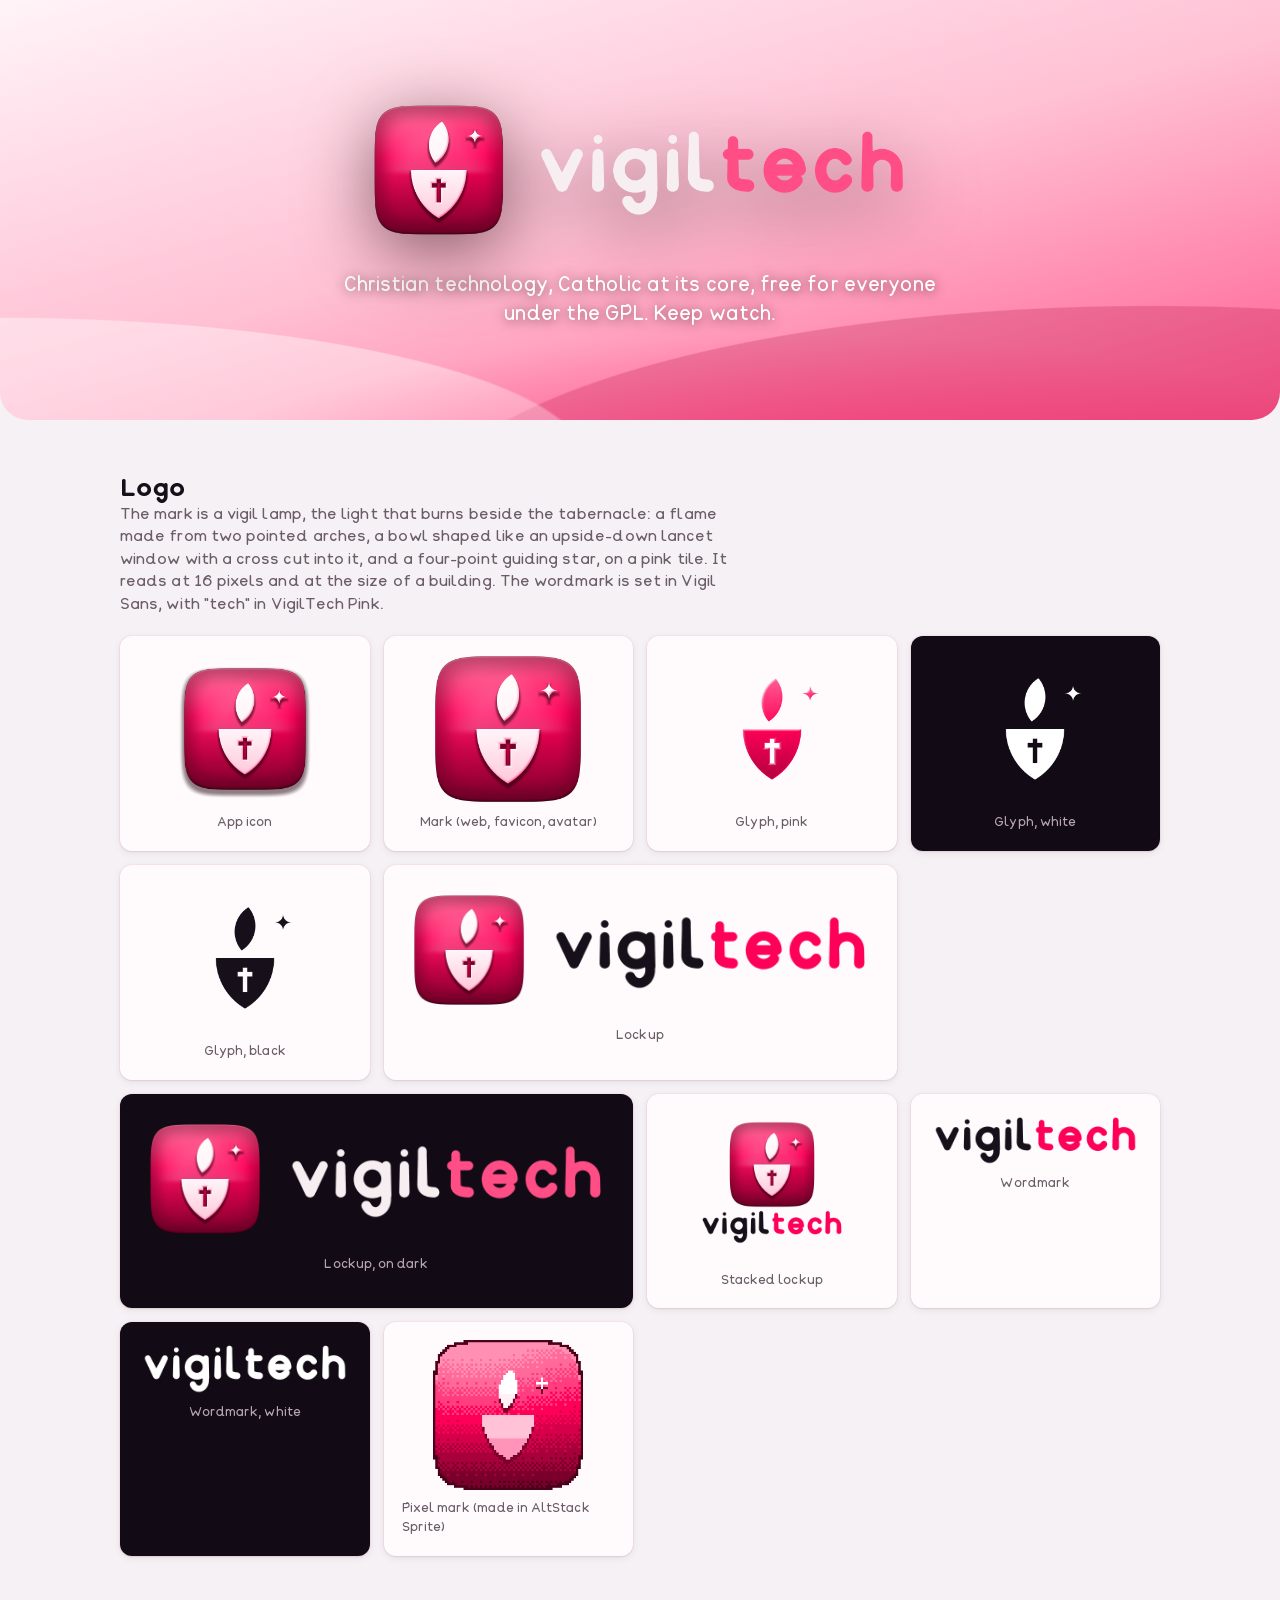
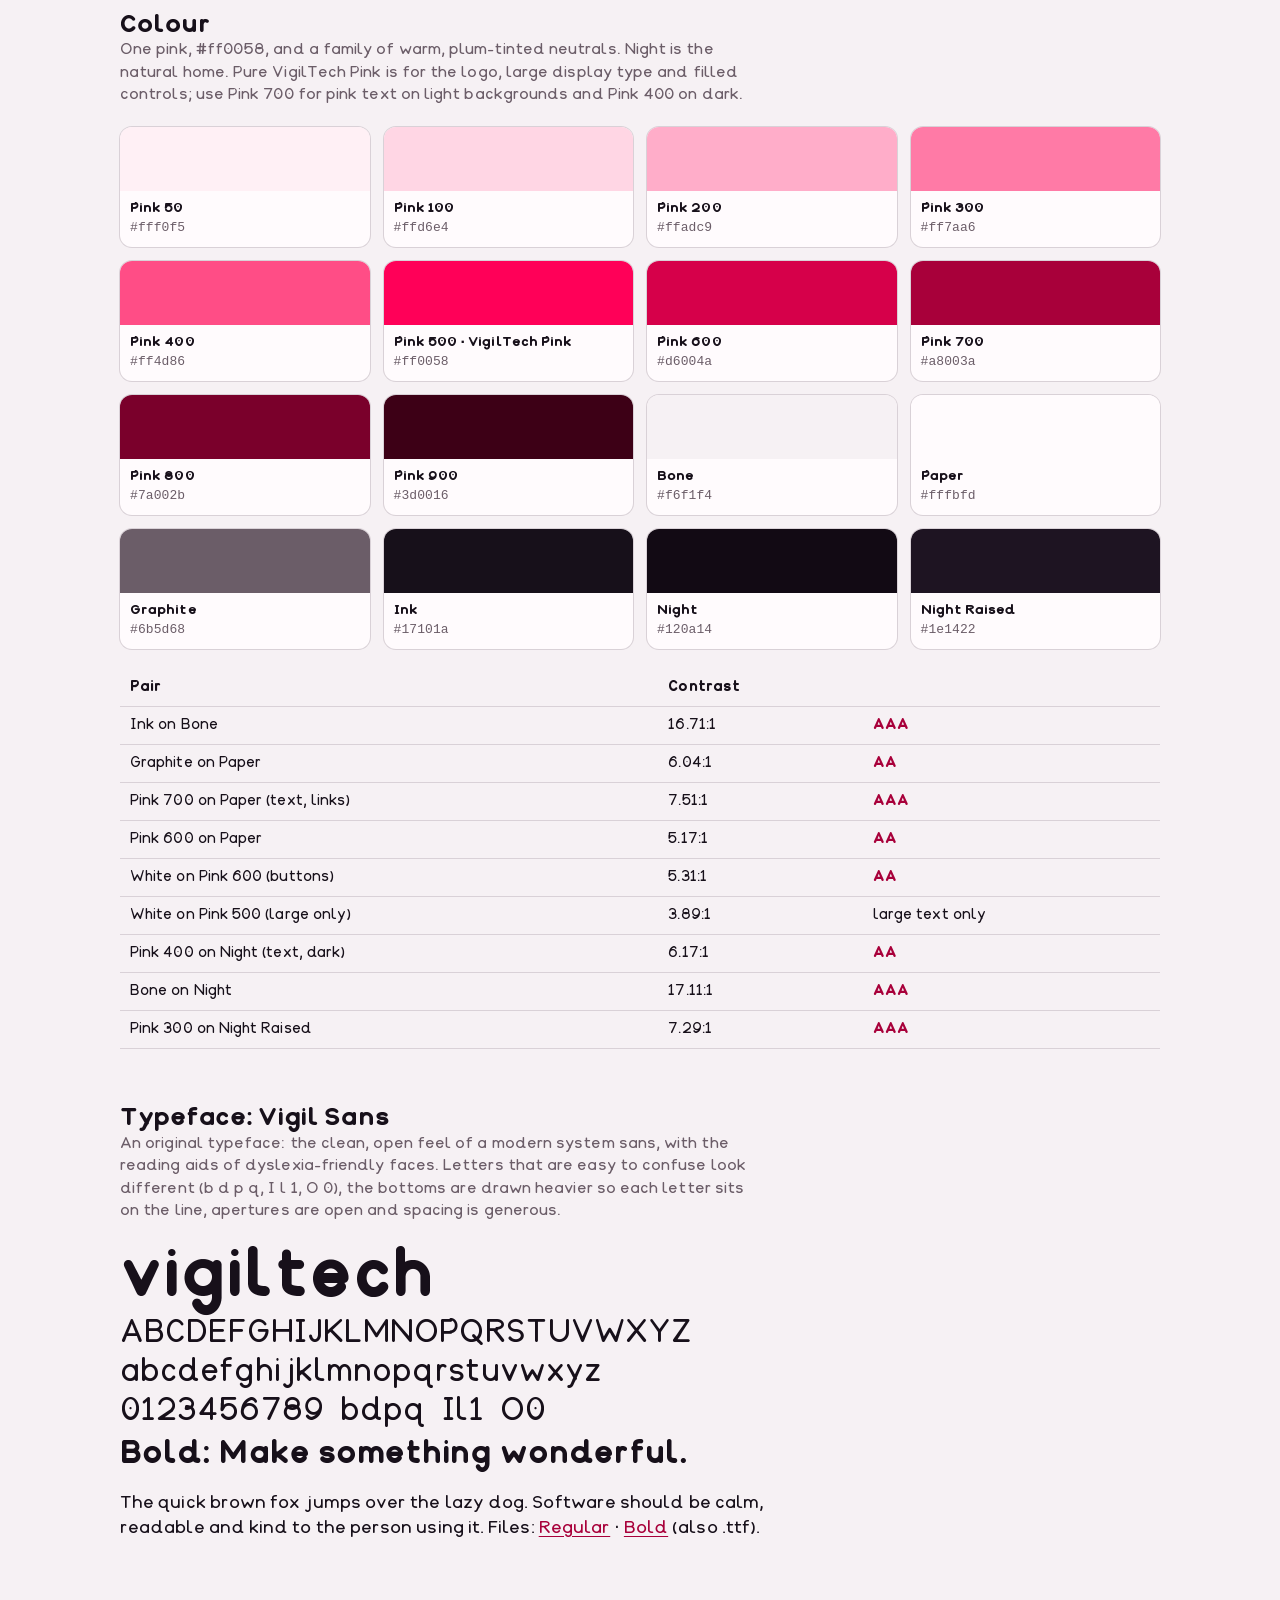
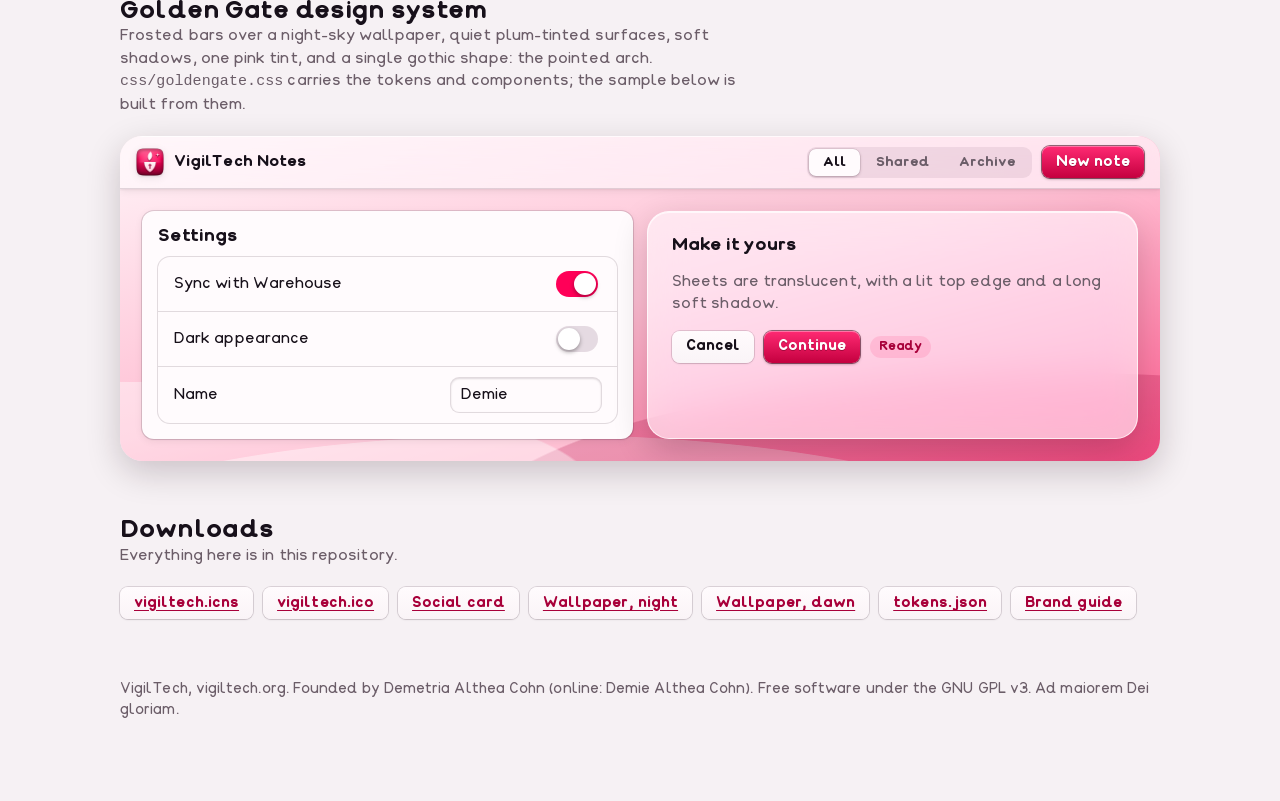
==== commit a7084931: "Rebrand to VigilTech: vigil-lamp mark, Vigil Sans, Catholic brand guide, GPLv3 Co-Authored-By: Claud" ====
--- a/index.html
+++ b/index.html
@@ -2,53 +2,53 @@
 <html lang="en">
 <head>
 <meta charset="utf-8"><meta name="viewport" content="width=device-width, initial-scale=1"><meta name="color-scheme" content="light dark">
-<title>Cohnsoft brand</title>
-<meta name="description" content="The Cohnsoft identity: logos, colour, typeface and the Golden Gate design system.">
+<title>VigilTech brand</title>
+<meta name="description" content="The VigilTech identity: logos, colour, typeface and the Golden Gate design system.">
 <link rel="icon" href="icons/favicon-32.png" type="image/png"><link rel="apple-touch-icon" href="icons/apple-touch-icon.png">
-<link rel="stylesheet" href="css/cohnsans.css"><link rel="stylesheet" href="css/goldengate.css">
+<link rel="stylesheet" href="css/vigilsans.css"><link rel="stylesheet" href="css/goldengate.css">
 <style>
  body{margin:0} .wrap{max-width:1080px;margin:0 auto;padding:0 20px 80px}
  .hero{min-height:420px;display:grid;place-items:center;text-align:center;padding:60px 20px;color:#fff;border-radius:0 0 28px 28px;overflow:hidden}
  .hero img{width:min(560px,86vw);filter:drop-shadow(0 18px 36px rgba(31,0,9,.55))}
  .hero p{max-width:46ch;margin:16px auto 0;font-size:19px;text-shadow:0 1px 12px rgba(31,0,9,.6)}
- section{margin-top:56px} section>h2{margin-bottom:6px} section>p.lead{color:var(--cs-label-2);margin:0 0 20px;max-width:64ch}
+ section{margin-top:56px} section>h2{margin-bottom:6px} section>p.lead{color:var(--vt-label-2);margin:0 0 20px;max-width:64ch}
  .grid{display:grid;grid-template-columns:repeat(auto-fill,minmax(210px,1fr));gap:14px}
- figure{margin:0;background:#fffbfd;color:#17101a;border-radius:var(--cs-r-group);box-shadow:var(--cs-shadow-1),0 0 0 1px rgba(255,170,205,.16);padding:18px;display:flex;flex-direction:column;align-items:center;gap:10px}
+ figure{margin:0;background:#fffbfd;color:#17101a;border-radius:var(--vt-r-group);box-shadow:var(--vt-shadow-1),0 0 0 1px rgba(255,170,205,.16);padding:18px;display:flex;flex-direction:column;align-items:center;gap:10px}
  figure img{max-width:100%;max-height:150px;object-fit:contain} figure.dark{background:#120a14;color:#f7eef2} figure.wide{grid-column:span 2} figcaption{font-size:12.5px;color:#6b5d68} figure.dark figcaption{color:#b7a5b1}
- .sw{background:var(--cs-surface);border-radius:var(--cs-r-group);box-shadow:0 0 0 1px var(--cs-separator);overflow:hidden;font-size:13px} .sw i{display:block;height:64px} .sw b{display:block;padding:8px 10px 0} .sw code{display:block;padding:0 10px 9px;color:var(--cs-label-2);font-family:var(--cs-mono)}
- table{border-collapse:collapse;width:100%;font-size:14px} td,th{padding:8px 10px;text-align:left;border-bottom:1px solid var(--cs-separator)} .ok{color:var(--cs-tint-strong);font-weight:700}
- .spec h3{font-size:12px;text-transform:uppercase;letter-spacing:.08em;color:var(--cs-label-3);margin:18px 0 6px} .big{font-size:64px;font-weight:700;line-height:1.05;margin:0} .abc{font-size:30px;line-height:1.3;margin:4px 0} .body{font-size:17px;max-width:60ch}
- .demo{border-radius:var(--cs-r-sheet);overflow:hidden;box-shadow:var(--cs-shadow-2)} .demo .bar{display:flex;gap:10px;align-items:center} .demo .stage{padding:22px;display:grid;gap:14px;grid-template-columns:repeat(auto-fit,minmax(240px,1fr))}
+ .sw{background:var(--vt-surface);border-radius:var(--vt-r-group);box-shadow:0 0 0 1px var(--vt-separator);overflow:hidden;font-size:13px} .sw i{display:block;height:64px} .sw b{display:block;padding:8px 10px 0} .sw code{display:block;padding:0 10px 9px;color:var(--vt-label-2);font-family:var(--vt-mono)}
+ table{border-collapse:collapse;width:100%;font-size:14px} td,th{padding:8px 10px;text-align:left;border-bottom:1px solid var(--vt-separator)} .ok{color:var(--vt-tint-strong);font-weight:700}
+ .spec h3{font-size:12px;text-transform:uppercase;letter-spacing:.08em;color:var(--vt-label-3);margin:18px 0 6px} .big{font-size:64px;font-weight:700;line-height:1.05;margin:0} .abc{font-size:30px;line-height:1.3;margin:4px 0} .body{font-size:17px;max-width:60ch}
+ .demo{border-radius:var(--vt-r-sheet);overflow:hidden;box-shadow:var(--vt-shadow-2)} .demo .bar{display:flex;gap:10px;align-items:center} .demo .stage{padding:22px;display:grid;gap:14px;grid-template-columns:repeat(auto-fit,minmax(240px,1fr))}
  .row2{display:flex;gap:10px;flex-wrap:wrap;align-items:center}
- footer{margin-top:60px;color:var(--cs-label-2);font-size:14px}
+ footer{margin-top:60px;color:var(--vt-label-2);font-size:14px}
 </style>
 </head>
 <body class="cs">
-<header class="hero cs-wallpaper night"><div><img src="logos/lockup/cohnsoft-lockup-dark@2x.png" alt="cohnsoft"><p>Software in calm, good company, after dark. AltStack and Artemis Softworks are now one company: Cohnsoft.</p></div></header>
+<header class="hero vt-wallpaper night"><div><img src="logos/lockup/vigiltech-lockup-dark@2x.png" alt="vigiltech"><p>Christian technology, Catholic at its core, free for everyone under the GPL. Keep watch.</p></div></header>
 <main class="wrap">
-<section><h2>Logo</h2><p class="lead">The mark is a white C that thins to two sharp points, like a crescent moon, with a single four-point star beside it, on a pink tile. A pointed-arch glint of light crosses the top. It reads at 16 pixels and at the size of a building. The wordmark is set in Cohn Sans, with "soft" in Cohnsoft Pink.</p>
+<section><h2>Logo</h2><p class="lead">The mark is a vigil lamp, the light that burns beside the tabernacle: a flame made from two pointed arches, a bowl shaped like an upside-down lancet window with a cross cut into it, and a four-point guiding star, on a pink tile. It reads at 16 pixels and at the size of a building. The wordmark is set in Vigil Sans, with "tech" in VigilTech Pink.</p>
 <div class="grid">
-<figure class=""><img src="logos/app-icon/cohnsoft-app-512.png" alt="App icon" loading="lazy"><figcaption>App icon</figcaption></figure><figure class=""><img src="logos/mark/cohnsoft-mark-512.png" alt="Mark (web, favicon, avatar)" loading="lazy"><figcaption>Mark (web, favicon, avatar)</figcaption></figure>
-<figure class=""><img src="logos/glyph/cohnsoft-glyph-pink.png" alt="Glyph, pink" loading="lazy"><figcaption>Glyph, pink</figcaption></figure><figure class="dark"><img src="logos/glyph/cohnsoft-glyph-white.png" alt="Glyph, white" loading="lazy"><figcaption>Glyph, white</figcaption></figure><figure class=""><img src="logos/glyph/cohnsoft-glyph-black.png" alt="Glyph, black" loading="lazy"><figcaption>Glyph, black</figcaption></figure>
-<figure class="wide"><img src="logos/lockup/cohnsoft-lockup@2x.png" alt="Lockup" loading="lazy"><figcaption>Lockup</figcaption></figure><figure class="wide dark"><img src="logos/lockup/cohnsoft-lockup-dark@2x.png" alt="Lockup, on dark" loading="lazy"><figcaption>Lockup, on dark</figcaption></figure>
-<figure class=""><img src="logos/lockup/cohnsoft-lockup-stacked@2x.png" alt="Stacked lockup" loading="lazy"><figcaption>Stacked lockup</figcaption></figure><figure class=""><img src="logos/lockup/cohnsoft-wordmark.png" alt="Wordmark" loading="lazy"><figcaption>Wordmark</figcaption></figure><figure class="dark"><img src="logos/lockup/cohnsoft-wordmark-white.png" alt="Wordmark, white" loading="lazy"><figcaption>Wordmark, white</figcaption></figure><figure class=""><img src="logos/pixel/cohnsoft-pixel-mark@8x.png" alt="Pixel mark (made in AltStack Sprite)" loading="lazy"><figcaption>Pixel mark (made in AltStack Sprite)</figcaption></figure>
+<figure class=""><img src="logos/app-icon/vigiltech-app-512.png" alt="App icon" loading="lazy"><figcaption>App icon</figcaption></figure><figure class=""><img src="logos/mark/vigiltech-mark-512.png" alt="Mark (web, favicon, avatar)" loading="lazy"><figcaption>Mark (web, favicon, avatar)</figcaption></figure>
+<figure class=""><img src="logos/glyph/vigiltech-glyph-pink.png" alt="Glyph, pink" loading="lazy"><figcaption>Glyph, pink</figcaption></figure><figure class="dark"><img src="logos/glyph/vigiltech-glyph-white.png" alt="Glyph, white" loading="lazy"><figcaption>Glyph, white</figcaption></figure><figure class=""><img src="logos/glyph/vigiltech-glyph-black.png" alt="Glyph, black" loading="lazy"><figcaption>Glyph, black</figcaption></figure>
+<figure class="wide"><img src="logos/lockup/vigiltech-lockup@2x.png" alt="Lockup" loading="lazy"><figcaption>Lockup</figcaption></figure><figure class="wide dark"><img src="logos/lockup/vigiltech-lockup-dark@2x.png" alt="Lockup, on dark" loading="lazy"><figcaption>Lockup, on dark</figcaption></figure>
+<figure class=""><img src="logos/lockup/vigiltech-lockup-stacked@2x.png" alt="Stacked lockup" loading="lazy"><figcaption>Stacked lockup</figcaption></figure><figure class=""><img src="logos/lockup/vigiltech-wordmark.png" alt="Wordmark" loading="lazy"><figcaption>Wordmark</figcaption></figure><figure class="dark"><img src="logos/lockup/vigiltech-wordmark-white.png" alt="Wordmark, white" loading="lazy"><figcaption>Wordmark, white</figcaption></figure><figure class=""><img src="logos/pixel/vigiltech-pixel-mark@8x.png" alt="Pixel mark (made in AltStack Sprite)" loading="lazy"><figcaption>Pixel mark (made in AltStack Sprite)</figcaption></figure>
 </div></section>
 
-<section><h2>Colour</h2><p class="lead">One pink, #ff0058, and a family of warm, plum-tinted neutrals. Night is the natural home. Pure Cohnsoft Pink is for the logo, large display type and filled controls; use Pink 700 for pink text on light backgrounds and Pink 400 on dark.</p>
-<div class="grid"><div class="sw"><i style="background:#fff0f5"></i><b>Pink 50</b><code>#fff0f5</code></div><div class="sw"><i style="background:#ffd6e4"></i><b>Pink 100</b><code>#ffd6e4</code></div><div class="sw"><i style="background:#ffadc9"></i><b>Pink 200</b><code>#ffadc9</code></div><div class="sw"><i style="background:#ff7aa6"></i><b>Pink 300</b><code>#ff7aa6</code></div><div class="sw"><i style="background:#ff4d86"></i><b>Pink 400</b><code>#ff4d86</code></div><div class="sw"><i style="background:#ff0058"></i><b>Pink 500 · Cohnsoft Pink</b><code>#ff0058</code></div><div class="sw"><i style="background:#d6004a"></i><b>Pink 600</b><code>#d6004a</code></div><div class="sw"><i style="background:#a8003a"></i><b>Pink 700</b><code>#a8003a</code></div><div class="sw"><i style="background:#7a002b"></i><b>Pink 800</b><code>#7a002b</code></div><div class="sw"><i style="background:#3d0016"></i><b>Pink 900</b><code>#3d0016</code></div><div class="sw"><i style="background:#f6f1f4"></i><b>Bone</b><code>#f6f1f4</code></div><div class="sw"><i style="background:#fffbfd"></i><b>Paper</b><code>#fffbfd</code></div><div class="sw"><i style="background:#6b5d68"></i><b>Graphite</b><code>#6b5d68</code></div><div class="sw"><i style="background:#17101a"></i><b>Ink</b><code>#17101a</code></div><div class="sw"><i style="background:#120a14"></i><b>Night</b><code>#120a14</code></div><div class="sw"><i style="background:#1e1422"></i><b>Night Raised</b><code>#1e1422</code></div></div>
+<section><h2>Colour</h2><p class="lead">One pink, #ff0058, and a family of warm, plum-tinted neutrals. Night is the natural home. Pure VigilTech Pink is for the logo, large display type and filled controls; use Pink 700 for pink text on light backgrounds and Pink 400 on dark.</p>
+<div class="grid"><div class="sw"><i style="background:#fff0f5"></i><b>Pink 50</b><code>#fff0f5</code></div><div class="sw"><i style="background:#ffd6e4"></i><b>Pink 100</b><code>#ffd6e4</code></div><div class="sw"><i style="background:#ffadc9"></i><b>Pink 200</b><code>#ffadc9</code></div><div class="sw"><i style="background:#ff7aa6"></i><b>Pink 300</b><code>#ff7aa6</code></div><div class="sw"><i style="background:#ff4d86"></i><b>Pink 400</b><code>#ff4d86</code></div><div class="sw"><i style="background:#ff0058"></i><b>Pink 500 · VigilTech Pink</b><code>#ff0058</code></div><div class="sw"><i style="background:#d6004a"></i><b>Pink 600</b><code>#d6004a</code></div><div class="sw"><i style="background:#a8003a"></i><b>Pink 700</b><code>#a8003a</code></div><div class="sw"><i style="background:#7a002b"></i><b>Pink 800</b><code>#7a002b</code></div><div class="sw"><i style="background:#3d0016"></i><b>Pink 900</b><code>#3d0016</code></div><div class="sw"><i style="background:#f6f1f4"></i><b>Bone</b><code>#f6f1f4</code></div><div class="sw"><i style="background:#fffbfd"></i><b>Paper</b><code>#fffbfd</code></div><div class="sw"><i style="background:#6b5d68"></i><b>Graphite</b><code>#6b5d68</code></div><div class="sw"><i style="background:#17101a"></i><b>Ink</b><code>#17101a</code></div><div class="sw"><i style="background:#120a14"></i><b>Night</b><code>#120a14</code></div><div class="sw"><i style="background:#1e1422"></i><b>Night Raised</b><code>#1e1422</code></div></div>
 <table style="margin-top:20px"><thead><tr><th>Pair</th><th>Contrast</th><th></th></tr></thead><tbody><tr><td>Ink on Bone</td><td>16.71:1</td><td class="ok">AAA</td></tr><tr><td>Graphite on Paper</td><td>6.04:1</td><td class="ok">AA</td></tr><tr><td>Pink 700 on Paper (text, links)</td><td>7.51:1</td><td class="ok">AAA</td></tr><tr><td>Pink 600 on Paper</td><td>5.17:1</td><td class="ok">AA</td></tr><tr><td>White on Pink 600 (buttons)</td><td>5.31:1</td><td class="ok">AA</td></tr><tr><td>White on Pink 500 (large only)</td><td>3.89:1</td><td class="">large text only</td></tr><tr><td>Pink 400 on Night (text, dark)</td><td>6.17:1</td><td class="ok">AA</td></tr><tr><td>Bone on Night</td><td>17.11:1</td><td class="ok">AAA</td></tr><tr><td>Pink 300 on Night Raised</td><td>7.29:1</td><td class="ok">AAA</td></tr></tbody></table></section>
 
-<section class="spec"><h2>Typeface: Cohn Sans</h2><p class="lead">An original typeface: the clean, open feel of a modern system sans, with the reading aids of dyslexia-friendly faces. Letters that are easy to confuse look different (b d p q, I l 1, O 0), the bottoms are drawn heavier so each letter sits on the line, apertures are open and spacing is generous.</p>
-<p class="big">cohnsoft</p><p class="abc">ABCDEFGHIJKLMNOPQRSTUVWXYZ<br>abcdefghijklmnopqrstuvwxyz<br>0123456789 &nbsp;bdpq &nbsp;Il1 &nbsp;O0</p><p class="abc" style="font-weight:700">Bold: Make something wonderful.</p>
-<p class="body">The quick brown fox jumps over the lazy dog. Software should be calm, readable and kind to the person using it. Files: <a href="fonts/CohnSans-Regular.woff2">Regular</a> · <a href="fonts/CohnSans-Bold.woff2">Bold</a> (also .ttf).</p></section>
+<section class="spec"><h2>Typeface: Vigil Sans</h2><p class="lead">An original typeface: the clean, open feel of a modern system sans, with the reading aids of dyslexia-friendly faces. Letters that are easy to confuse look different (b d p q, I l 1, O 0), the bottoms are drawn heavier so each letter sits on the line, apertures are open and spacing is generous.</p>
+<p class="big">vigiltech</p><p class="abc">ABCDEFGHIJKLMNOPQRSTUVWXYZ<br>abcdefghijklmnopqrstuvwxyz<br>0123456789 &nbsp;bdpq &nbsp;Il1 &nbsp;O0</p><p class="abc" style="font-weight:700">Bold: Make something wonderful.</p>
+<p class="body">The quick brown fox jumps over the lazy dog. Software should be calm, readable and kind to the person using it. Files: <a href="fonts/VigilSans-Regular.woff2">Regular</a> · <a href="fonts/VigilSans-Bold.woff2">Bold</a> (also .ttf).</p></section>
 
 <section><h2>Golden Gate design system</h2><p class="lead">Frosted bars over a night-sky wallpaper, quiet plum-tinted surfaces, soft shadows, one pink tint, and a single gothic shape: the pointed arch. <code>css/goldengate.css</code> carries the tokens and components; the sample below is built from them.</p>
-<div class="demo cs-wallpaper"><div class="cs-toolbar cs-glass bar"><img class="cs-icon" src="logos/mark/cohnsoft-mark-64.png" width="28" height="28" alt=""><b>Cohnsoft Notes</b><span style="flex:1"></span><div class="cs-segmented"><button aria-pressed="true">All</button><button aria-pressed="false">Shared</button><button aria-pressed="false">Archive</button></div><button class="cs-btn primary">New note</button></div>
-<div class="stage"><div class="cs-card"><h3>Settings</h3><div class="cs-group" style="margin-top:10px"><div class="cs-row"><span style="flex:1">Sync with Warehouse</span><input class="cs-switch" type="checkbox" checked aria-label="Sync"></div><div class="cs-row"><span style="flex:1">Dark appearance</span><input class="cs-switch" type="checkbox" aria-label="Dark"></div><div class="cs-row"><span style="flex:1">Name</span><input class="cs-field" style="max-width:150px" value="Demie"></div></div></div>
-<div class="cs-sheet cs-glass"><h3>Make it yours</h3><p style="color:var(--cs-label-2)">Sheets are translucent, with a lit top edge and a long soft shadow.</p><div class="row2"><button class="cs-btn">Cancel</button><button class="cs-btn primary">Continue</button><span class="cs-badge">Ready</span></div></div></div></div></section>
+<div class="demo vt-wallpaper"><div class="vt-toolbar vt-glass bar"><img class="vt-icon" src="logos/mark/vigiltech-mark-64.png" width="28" height="28" alt=""><b>VigilTech Notes</b><span style="flex:1"></span><div class="vt-segmented"><button aria-pressed="true">All</button><button aria-pressed="false">Shared</button><button aria-pressed="false">Archive</button></div><button class="vt-btn primary">New note</button></div>
+<div class="stage"><div class="vt-card"><h3>Settings</h3><div class="vt-group" style="margin-top:10px"><div class="vt-row"><span style="flex:1">Sync with Warehouse</span><input class="vt-switch" type="checkbox" checked aria-label="Sync"></div><div class="vt-row"><span style="flex:1">Dark appearance</span><input class="vt-switch" type="checkbox" aria-label="Dark"></div><div class="vt-row"><span style="flex:1">Name</span><input class="vt-field" style="max-width:150px" value="Demie"></div></div></div>
+<div class="vt-sheet vt-glass"><h3>Make it yours</h3><p style="color:var(--vt-label-2)">Sheets are translucent, with a lit top edge and a long soft shadow.</p><div class="row2"><button class="vt-btn">Cancel</button><button class="vt-btn primary">Continue</button><span class="vt-badge">Ready</span></div></div></div></div></section>
 
 <section><h2>Downloads</h2><p class="lead">Everything here is in this repository.</p>
-<div class="row2"><a class="cs-btn" href="icons/cohnsoft.icns">cohnsoft.icns</a><a class="cs-btn" href="icons/cohnsoft.ico">cohnsoft.ico</a><a class="cs-btn" href="logos/social/cohnsoft-social-1200x630.png">Social card</a><a class="cs-btn" href="logos/wallpaper/cohnsoft-wallpaper-night-2560x1600.png">Wallpaper, night</a><a class="cs-btn" href="logos/wallpaper/cohnsoft-wallpaper-dawn-2560x1600.png">Wallpaper, dawn</a><a class="cs-btn" href="tokens.json">tokens.json</a><a class="cs-btn" href="BRAND.md">Brand guide</a></div></section>
+<div class="row2"><a class="vt-btn" href="icons/vigiltech.icns">vigiltech.icns</a><a class="vt-btn" href="icons/vigiltech.ico">vigiltech.ico</a><a class="vt-btn" href="logos/social/vigiltech-social-1200x630.png">Social card</a><a class="vt-btn" href="logos/wallpaper/vigiltech-wallpaper-night-2560x1600.png">Wallpaper, night</a><a class="vt-btn" href="logos/wallpaper/vigiltech-wallpaper-dawn-2560x1600.png">Wallpaper, dawn</a><a class="vt-btn" href="tokens.json">tokens.json</a><a class="vt-btn" href="BRAND.md">Brand guide</a></div></section>
 
-<footer>Cohnsoft was founded by Demetria Althea Cohn (online: Demie Althea Cohn). A product of Cohnsoft.</footer>
+<footer>VigilTech, vigiltech.org. Founded by Demetria Althea Cohn (online: Demie Althea Cohn). Free software under the GNU GPL v3. Ad maiorem Dei gloriam.</footer>
 </main></body></html>
--- a/css/vigilsans.css
+++ b/css/vigilsans.css
@@ -0,0 +1,4 @@
+/* Vigil Sans: VigilTech's own typeface (fonts/). Load it, with a system fallback so text never waits on the network. */
+@font-face { font-family: "Vigil Sans"; font-style: normal; font-weight: 400; font-display: swap; src: url("../fonts/VigilSans-Regular.woff2") format("woff2"), url("../fonts/VigilSans-Regular.ttf") format("truetype"); }
+@font-face { font-family: "Vigil Sans"; font-style: normal; font-weight: 700; font-display: swap; src: url("../fonts/VigilSans-Bold.woff2") format("woff2"), url("../fonts/VigilSans-Bold.ttf") format("truetype"); }
+:root { --vt-font: "Vigil Sans", -apple-system, BlinkMacSystemFont, "SF Pro Text", system-ui, "Segoe UI", Roboto, "Helvetica Neue", sans-serif; --vt-font-system: -apple-system, BlinkMacSystemFont, "SF Pro Text", system-ui, "Segoe UI", Roboto, "Helvetica Neue", sans-serif; --vt-mono: ui-monospace, "SF Mono", Menlo, Consolas, monospace; }
--- a/css/goldengate.css
+++ b/css/goldengate.css
@@ -1,12 +1,12 @@
 /*
-  Cohnsoft design system: "Golden Gate", after dark.
+  VigilTech design system: "Golden Gate", after dark.
   Calm, layered, translucent software that feels at home on a Mac and travels well to Windows and Linux, with a quiet gothic
   streak: plum-black nights, one rose-pink tint, pointed arches and a single star. Original code and artwork: no third-party
-  artwork, fonts or marks. Optional typeface: css/cohnsans.css.
+  artwork, fonts or marks. Optional typeface: css/vigilsans.css.
 
   Principles
    1. Material over decoration: bars and sheets are frosted glass over the wallpaper; content sits on quiet surfaces.
-   2. One pink. Cohnsoft Pink #ff0058 tints selection, focus and the primary action. Everything else is a warm, plum-tinted neutral.
+   2. One pink. VigilTech Pink #ff0058 tints selection, focus and the primary action. Everything else is a warm, plum-tinted neutral.
    3. Soft geometry: 8 px controls, 12 px groups, 22 px sheets. The one gothic shape is the pointed (lancet) arch.
    4. Depth from light: a lit top edge, a darker lower edge, long soft shadows. Never hard black outlines.
    5. Goth, softly: night is the natural home, candle-warm highlights, thin rims, one star. No skulls, bats or clichés; stay friendly and readable.
@@ -14,81 +14,81 @@
 */
 :root {
   color-scheme: light dark;
-  /* Cohnsoft Pink */
-  --cs-pink-50: #fff0f5; --cs-pink-100: #ffd6e4; --cs-pink-200: #ffadc9; --cs-pink-300: #ff7aa6; --cs-pink-400: #ff4d86;
-  --cs-pink-500: #ff0058; --cs-pink-600: #d6004a; --cs-pink-700: #a8003a; --cs-pink-800: #7a002b; --cs-pink-900: #3d0016;
-  --cs-tint: var(--cs-pink-500); --cs-tint-strong: var(--cs-pink-700); --cs-tint-soft: rgba(255, 0, 88, .11); --cs-on-tint: #ffffff;
+  /* VigilTech Pink */
+  --vt-pink-50: #fff0f5; --vt-pink-100: #ffd6e4; --vt-pink-200: #ffadc9; --vt-pink-300: #ff7aa6; --vt-pink-400: #ff4d86;
+  --vt-pink-500: #ff0058; --vt-pink-600: #d6004a; --vt-pink-700: #a8003a; --vt-pink-800: #7a002b; --vt-pink-900: #3d0016;
+  --vt-tint: var(--vt-pink-500); --vt-tint-strong: var(--vt-pink-700); --vt-tint-soft: rgba(255, 0, 88, .11); --vt-on-tint: #ffffff;
   /* neutrals, light: warm bone and plum ink */
-  --cs-bg: #f6f1f4; --cs-surface: #fffbfd; --cs-surface-2: #faf4f7; --cs-label: #17101a; --cs-label-2: #6b5d68; --cs-label-3: #92838f;
-  --cs-separator: rgba(58, 30, 52, .15); --cs-fill: rgba(110, 70, 100, .1); --cs-fill-2: rgba(110, 70, 100, .18);
-  --cs-glass: rgba(255, 250, 252, .62); --cs-glass-edge: rgba(255, 255, 255, .72); --cs-glass-blur: 18px;
-  --cs-danger: #b3001b; --cs-warning: #9a4a00; --cs-info: #1a5cc2;
+  --vt-bg: #f6f1f4; --vt-surface: #fffbfd; --vt-surface-2: #faf4f7; --vt-label: #17101a; --vt-label-2: #6b5d68; --vt-label-3: #92838f;
+  --vt-separator: rgba(58, 30, 52, .15); --vt-fill: rgba(110, 70, 100, .1); --vt-fill-2: rgba(110, 70, 100, .18);
+  --vt-glass: rgba(255, 250, 252, .62); --vt-glass-edge: rgba(255, 255, 255, .72); --vt-glass-blur: 18px;
+  --vt-danger: #b3001b; --vt-warning: #9a4a00; --vt-info: #1a5cc2;
   /* geometry and depth */
-  --cs-r-control: 8px; --cs-r-group: 12px; --cs-r-sheet: 22px; --cs-focus: 0 0 0 3px rgba(255, 0, 88, .5);
-  --cs-shadow-1: 0 1px 2px rgba(30, 6, 22, .07), 0 2px 8px rgba(30, 6, 22, .07);
-  --cs-shadow-2: 0 11px 34px rgba(30, 6, 22, .2); --cs-shadow-3: 17px 20px 40px rgba(30, 6, 22, .22);
-  --cs-s1: 4px; --cs-s2: 8px; --cs-s3: 12px; --cs-s4: 16px; --cs-s5: 24px; --cs-s6: 32px; --cs-s7: 48px;
-  --cs-wallpaper: linear-gradient(165deg, #fff4f8 0%, #ffc0d4 50%, #ff5c8f 100%);
-  --cs-wall-arc-a: rgba(255, 255, 255, .4); --cs-wall-arc-b: rgba(168, 0, 58, .22);
+  --vt-r-control: 8px; --vt-r-group: 12px; --vt-r-sheet: 22px; --vt-focus: 0 0 0 3px rgba(255, 0, 88, .5);
+  --vt-shadow-1: 0 1px 2px rgba(30, 6, 22, .07), 0 2px 8px rgba(30, 6, 22, .07);
+  --vt-shadow-2: 0 11px 34px rgba(30, 6, 22, .2); --vt-shadow-3: 17px 20px 40px rgba(30, 6, 22, .22);
+  --vt-s1: 4px; --vt-s2: 8px; --vt-s3: 12px; --vt-s4: 16px; --vt-s5: 24px; --vt-s6: 32px; --vt-s7: 48px;
+  --vt-wallpaper: linear-gradient(165deg, #fff4f8 0%, #ffc0d4 50%, #ff5c8f 100%);
+  --vt-wall-arc-a: rgba(255, 255, 255, .4); --vt-wall-arc-b: rgba(168, 0, 58, .22);
 }
-@media (prefers-color-scheme: dark) { :root:not([data-theme="light"]) { --cs-tint: var(--cs-pink-400); --cs-tint-strong: var(--cs-pink-300); --cs-tint-soft: rgba(255, 77, 134, .18); --cs-on-tint: #ffffff;
-  --cs-bg: #120a14; --cs-surface: #1e1422; --cs-surface-2: #181019; --cs-label: #f7eef2; --cs-label-2: #b7a5b1; --cs-label-3: #8d7a88; --cs-separator: rgba(255, 190, 220, .14); --cs-fill: rgba(255, 190, 220, .09); --cs-fill-2: rgba(255, 190, 220, .17);
-  --cs-glass: rgba(34, 18, 38, .62); --cs-glass-edge: rgba(255, 170, 205, .16); --cs-danger: #ff7a8e; --cs-warning: #ffb066; --cs-info: #8ab8ff; --cs-shadow-1: 0 1px 2px rgba(0, 0, 0, .45), 0 2px 8px rgba(0, 0, 0, .35); --cs-shadow-2: 0 11px 34px rgba(0, 0, 0, .7);
-  --cs-wallpaper: linear-gradient(165deg, #140812 0%, #2b0a1e 50%, #5a0a2c 100%); --cs-wall-arc-a: rgba(255, 143, 179, .13); --cs-wall-arc-b: rgba(31, 0, 9, .5); } }
-:root[data-theme="dark"] { --cs-tint: var(--cs-pink-400); --cs-tint-strong: var(--cs-pink-300); --cs-tint-soft: rgba(255, 77, 134, .18); --cs-on-tint: #ffffff;
-  --cs-bg: #120a14; --cs-surface: #1e1422; --cs-surface-2: #181019; --cs-label: #f7eef2; --cs-label-2: #b7a5b1; --cs-label-3: #8d7a88; --cs-separator: rgba(255, 190, 220, .14); --cs-fill: rgba(255, 190, 220, .09); --cs-fill-2: rgba(255, 190, 220, .17);
-  --cs-glass: rgba(34, 18, 38, .62); --cs-glass-edge: rgba(255, 170, 205, .16); --cs-danger: #ff7a8e; --cs-warning: #ffb066; --cs-info: #8ab8ff; --cs-shadow-1: 0 1px 2px rgba(0, 0, 0, .45), 0 2px 8px rgba(0, 0, 0, .35); --cs-shadow-2: 0 11px 34px rgba(0, 0, 0, .7);
-  --cs-wallpaper: linear-gradient(165deg, #140812 0%, #2b0a1e 50%, #5a0a2c 100%); --cs-wall-arc-a: rgba(255, 143, 179, .13); --cs-wall-arc-b: rgba(31, 0, 9, .5); }
+@media (prefers-color-scheme: dark) { :root:not([data-theme="light"]) { --vt-tint: var(--vt-pink-400); --vt-tint-strong: var(--vt-pink-300); --vt-tint-soft: rgba(255, 77, 134, .18); --vt-on-tint: #ffffff;
+  --vt-bg: #120a14; --vt-surface: #1e1422; --vt-surface-2: #181019; --vt-label: #f7eef2; --vt-label-2: #b7a5b1; --vt-label-3: #8d7a88; --vt-separator: rgba(255, 190, 220, .14); --vt-fill: rgba(255, 190, 220, .09); --vt-fill-2: rgba(255, 190, 220, .17);
+  --vt-glass: rgba(34, 18, 38, .62); --vt-glass-edge: rgba(255, 170, 205, .16); --vt-danger: #ff7a8e; --vt-warning: #ffb066; --vt-info: #8ab8ff; --vt-shadow-1: 0 1px 2px rgba(0, 0, 0, .45), 0 2px 8px rgba(0, 0, 0, .35); --vt-shadow-2: 0 11px 34px rgba(0, 0, 0, .7);
+  --vt-wallpaper: linear-gradient(165deg, #140812 0%, #2b0a1e 50%, #5a0a2c 100%); --vt-wall-arc-a: rgba(255, 143, 179, .13); --vt-wall-arc-b: rgba(31, 0, 9, .5); } }
+:root[data-theme="dark"] { --vt-tint: var(--vt-pink-400); --vt-tint-strong: var(--vt-pink-300); --vt-tint-soft: rgba(255, 77, 134, .18); --vt-on-tint: #ffffff;
+  --vt-bg: #120a14; --vt-surface: #1e1422; --vt-surface-2: #181019; --vt-label: #f7eef2; --vt-label-2: #b7a5b1; --vt-label-3: #8d7a88; --vt-separator: rgba(255, 190, 220, .14); --vt-fill: rgba(255, 190, 220, .09); --vt-fill-2: rgba(255, 190, 220, .17);
+  --vt-glass: rgba(34, 18, 38, .62); --vt-glass-edge: rgba(255, 170, 205, .16); --vt-danger: #ff7a8e; --vt-warning: #ffb066; --vt-info: #8ab8ff; --vt-shadow-1: 0 1px 2px rgba(0, 0, 0, .45), 0 2px 8px rgba(0, 0, 0, .35); --vt-shadow-2: 0 11px 34px rgba(0, 0, 0, .7);
+  --vt-wallpaper: linear-gradient(165deg, #140812 0%, #2b0a1e 50%, #5a0a2c 100%); --vt-wall-arc-a: rgba(255, 143, 179, .13); --vt-wall-arc-b: rgba(31, 0, 9, .5); }
 
 .cs, .cs * { box-sizing: border-box; }
-.cs { font-family: var(--cs-font, -apple-system, BlinkMacSystemFont, "SF Pro Text", system-ui, "Segoe UI", sans-serif); font-size: 15px; line-height: 1.5; color: var(--cs-label); background: var(--cs-bg); -webkit-font-smoothing: antialiased; letter-spacing: .005em; }
-.cs[data-font="system"] { font-family: var(--cs-font-system); }
+.cs { font-family: var(--vt-font, -apple-system, BlinkMacSystemFont, "SF Pro Text", system-ui, "Segoe UI", sans-serif); font-size: 15px; line-height: 1.5; color: var(--vt-label); background: var(--vt-bg); -webkit-font-smoothing: antialiased; letter-spacing: .005em; }
+.cs[data-font="system"] { font-family: var(--vt-font-system); }
 .cs h1, .cs h2, .cs h3 { margin: 0; font-weight: 700; letter-spacing: -.012em; line-height: 1.15; }
 .cs h1 { font-size: clamp(30px, 5vw, 52px); } .cs h2 { font-size: 24px; } .cs h3 { font-size: 17px; }
-.cs a { color: var(--cs-tint-strong); text-underline-offset: 3px; }
-.cs :focus-visible { outline: none; box-shadow: var(--cs-focus); border-radius: var(--cs-r-control); }
-.cs ::selection { background: var(--cs-tint-soft); }
+.cs a { color: var(--vt-tint-strong); text-underline-offset: 3px; }
+.cs :focus-visible { outline: none; box-shadow: var(--vt-focus); border-radius: var(--vt-r-control); }
+.cs ::selection { background: var(--vt-tint-soft); }
 
 /* the wallpaper: sweeping curves made of gradients, so it costs no image. Night by default, dawn in light mode. */
-.cs-wallpaper { background: radial-gradient(120% 90% at 0% 110%, var(--cs-wall-arc-a) 0 38%, transparent 38.3%), radial-gradient(110% 100% at 90% 125%, var(--cs-wall-arc-b) 0 52%, transparent 52.3%), radial-gradient(90% 80% at 40% 140%, var(--cs-wall-arc-a) 0 60%, transparent 60.3%), var(--cs-wallpaper); }
-:root[data-theme="dark"] .cs-wallpaper, .cs-wallpaper.night { background-image: radial-gradient(70% 55% at 62% 118%, rgba(255, 0, 88, .42), transparent 70%), radial-gradient(120% 90% at 0% 110%, var(--cs-wall-arc-a) 0 38%, transparent 38.3%), radial-gradient(110% 100% at 90% 125%, var(--cs-wall-arc-b) 0 52%, transparent 52.3%), var(--cs-wallpaper); }
+.vt-wallpaper { background: radial-gradient(120% 90% at 0% 110%, var(--vt-wall-arc-a) 0 38%, transparent 38.3%), radial-gradient(110% 100% at 90% 125%, var(--vt-wall-arc-b) 0 52%, transparent 52.3%), radial-gradient(90% 80% at 40% 140%, var(--vt-wall-arc-a) 0 60%, transparent 60.3%), var(--vt-wallpaper); }
+:root[data-theme="dark"] .vt-wallpaper, .vt-wallpaper.night { background-image: radial-gradient(70% 55% at 62% 118%, rgba(255, 0, 88, .42), transparent 70%), radial-gradient(120% 90% at 0% 110%, var(--vt-wall-arc-a) 0 38%, transparent 38.3%), radial-gradient(110% 100% at 90% 125%, var(--vt-wall-arc-b) 0 52%, transparent 52.3%), var(--vt-wallpaper); }
 
 /* the pointed arch: the one gothic shape. Use it for avatars, hero images, selected tabs, empty states. */
-.cs-lancet { border-radius: 999px 999px 0 0 / 80% 80% 0 0; clip-path: polygon(0 100%, 0 46%, 6% 30%, 18% 16%, 34% 6%, 50% 0, 66% 6%, 82% 16%, 94% 30%, 100% 46%, 100% 100%); }
-.cs-star::before { content: ""; display: inline-block; width: .8em; height: .8em; margin-right: .35em; vertical-align: -.05em; background: currentColor; clip-path: polygon(50% 0, 60% 40%, 100% 50%, 60% 60%, 50% 100%, 40% 60%, 0 50%, 40% 40%); }
+.vt-lancet { border-radius: 999px 999px 0 0 / 80% 80% 0 0; clip-path: polygon(0 100%, 0 46%, 6% 30%, 18% 16%, 34% 6%, 50% 0, 66% 6%, 82% 16%, 94% 30%, 100% 46%, 100% 100%); }
+.vt-star::before { content: ""; display: inline-block; width: .8em; height: .8em; margin-right: .35em; vertical-align: -.05em; background: currentColor; clip-path: polygon(50% 0, 60% 40%, 100% 50%, 60% 60%, 50% 100%, 40% 60%, 0 50%, 40% 40%); }
 
 /* frosted bars and sheets */
-.cs-glass { background: var(--cs-glass); -webkit-backdrop-filter: blur(var(--cs-glass-blur)) saturate(1.6); backdrop-filter: blur(var(--cs-glass-blur)) saturate(1.6); border: 1px solid var(--cs-glass-edge); box-shadow: inset 0 1px 0 var(--cs-glass-edge), var(--cs-shadow-1); }
-.cs-toolbar { display: flex; align-items: center; gap: var(--cs-s3); padding: 10px var(--cs-s4); min-height: 52px; border-width: 0 0 1px; border-bottom: 1px solid var(--cs-separator); }
-.cs-sidebar { padding: var(--cs-s3); min-width: 240px; border-width: 0 1px 0 0; border-right: 1px solid var(--cs-separator); }
-.cs-sheet { border-radius: var(--cs-r-sheet); box-shadow: var(--cs-shadow-2), inset 0 1px 0 var(--cs-glass-edge); padding: var(--cs-s5); }
-@media (prefers-reduced-transparency: reduce) { .cs-glass { background: var(--cs-surface); -webkit-backdrop-filter: none; backdrop-filter: none; } }
+.vt-glass { background: var(--vt-glass); -webkit-backdrop-filter: blur(var(--vt-glass-blur)) saturate(1.6); backdrop-filter: blur(var(--vt-glass-blur)) saturate(1.6); border: 1px solid var(--vt-glass-edge); box-shadow: inset 0 1px 0 var(--vt-glass-edge), var(--vt-shadow-1); }
+.vt-toolbar { display: flex; align-items: center; gap: var(--vt-s3); padding: 10px var(--vt-s4); min-height: 52px; border-width: 0 0 1px; border-bottom: 1px solid var(--vt-separator); }
+.vt-sidebar { padding: var(--vt-s3); min-width: 240px; border-width: 0 1px 0 0; border-right: 1px solid var(--vt-separator); }
+.vt-sheet { border-radius: var(--vt-r-sheet); box-shadow: var(--vt-shadow-2), inset 0 1px 0 var(--vt-glass-edge); padding: var(--vt-s5); }
+@media (prefers-reduced-transparency: reduce) { .vt-glass { background: var(--vt-surface); -webkit-backdrop-filter: none; backdrop-filter: none; } }
 
 /* surfaces */
-.cs-card { background: var(--cs-surface); border-radius: var(--cs-r-group); box-shadow: var(--cs-shadow-1), 0 0 0 1px var(--cs-separator); padding: var(--cs-s4); }
-.cs-group { background: var(--cs-surface); border-radius: var(--cs-r-group); overflow: hidden; box-shadow: 0 0 0 1px var(--cs-separator); }
-.cs-group > * + * { border-top: 1px solid var(--cs-separator); }
-.cs-row { display: flex; align-items: center; gap: var(--cs-s3); padding: 11px var(--cs-s4); min-height: 44px; }
+.vt-card { background: var(--vt-surface); border-radius: var(--vt-r-group); box-shadow: var(--vt-shadow-1), 0 0 0 1px var(--vt-separator); padding: var(--vt-s4); }
+.vt-group { background: var(--vt-surface); border-radius: var(--vt-r-group); overflow: hidden; box-shadow: 0 0 0 1px var(--vt-separator); }
+.vt-group > * + * { border-top: 1px solid var(--vt-separator); }
+.vt-row { display: flex; align-items: center; gap: var(--vt-s3); padding: 11px var(--vt-s4); min-height: 44px; }
 
 /* controls */
-.cs-btn { display: inline-flex; align-items: center; justify-content: center; gap: 6px; min-height: 32px; padding: 5px 14px; font: inherit; font-weight: 600; font-size: 14px; color: var(--cs-label); background: linear-gradient(var(--cs-surface), var(--cs-surface-2)); border: 0; border-radius: var(--cs-r-control); box-shadow: 0 0 0 1px var(--cs-separator), 0 1px 2px rgba(30, 6, 22, .1); cursor: pointer; transition: transform .08s ease, box-shadow .15s ease, filter .15s ease; }
-.cs-btn:hover { filter: brightness(.98); } .cs-btn:active { transform: translateY(1px); filter: brightness(.95); }
-.cs-btn[disabled] { opacity: .45; cursor: not-allowed; }
-.cs-btn.primary { color: var(--cs-on-tint); background: linear-gradient(#ff2a73, #c4003f); box-shadow: inset 0 1px 0 rgba(255, 190, 215, .5), 0 0 0 1px rgba(61, 0, 22, .55), 0 1px 3px rgba(61, 0, 22, .4); text-shadow: 0 1px 0 rgba(61, 0, 22, .35); }
-.cs-btn.primary:hover { filter: brightness(1.06); }
-.cs-btn.plain { background: none; box-shadow: none; color: var(--cs-tint-strong); }
-.cs-btn.large { min-height: 40px; padding: 8px 20px; font-size: 16px; border-radius: 10px; }
-.cs-field { width: 100%; min-height: 34px; padding: 6px 10px; font: inherit; color: var(--cs-label); background: var(--cs-surface); border: 0; border-radius: var(--cs-r-control); box-shadow: inset 0 1px 2px rgba(30, 6, 22, .14), 0 0 0 1px var(--cs-separator); }
-.cs-field:focus { outline: none; box-shadow: inset 0 1px 2px rgba(30, 6, 22, .14), var(--cs-focus), 0 0 0 1px var(--cs-tint); }
-.cs-segmented { display: inline-flex; padding: 2px; gap: 2px; background: var(--cs-fill); border-radius: 9px; }
-.cs-segmented > button { font: inherit; font-weight: 600; font-size: 13px; padding: 4px 14px; border: 0; background: none; color: var(--cs-label-2); border-radius: 7px; cursor: pointer; }
-.cs-segmented > button[aria-pressed="true"] { background: var(--cs-surface); color: var(--cs-label); box-shadow: 0 1px 3px rgba(30, 6, 22, .25), 0 0 0 .5px var(--cs-separator); }
-.cs-switch { appearance: none; -webkit-appearance: none; width: 42px; height: 26px; border-radius: 13px; background: var(--cs-fill-2); position: relative; cursor: pointer; transition: background .2s; vertical-align: middle; }
-.cs-switch::after { content: ""; position: absolute; top: 2px; left: 2px; width: 22px; height: 22px; border-radius: 50%; background: #fff; box-shadow: 0 2px 4px rgba(0, 0, 0, .35); transition: transform .2s ease; }
-.cs-switch:checked { background: var(--cs-tint); } .cs-switch:checked::after { transform: translateX(16px); }
-.cs-badge { display: inline-flex; align-items: center; padding: 2px 9px; border-radius: 99px; font-size: 12px; font-weight: 700; color: var(--cs-tint-strong); background: var(--cs-tint-soft); }
-.cs-kbd { font-family: var(--cs-mono); font-size: 12px; padding: 1px 6px; border-radius: 5px; background: var(--cs-fill); box-shadow: inset 0 -1px 0 var(--cs-separator); }
-.cs-icon { border-radius: 22.37%; box-shadow: var(--cs-shadow-1); }
+.vt-btn { display: inline-flex; align-items: center; justify-content: center; gap: 6px; min-height: 32px; padding: 5px 14px; font: inherit; font-weight: 600; font-size: 14px; color: var(--vt-label); background: linear-gradient(var(--vt-surface), var(--vt-surface-2)); border: 0; border-radius: var(--vt-r-control); box-shadow: 0 0 0 1px var(--vt-separator), 0 1px 2px rgba(30, 6, 22, .1); cursor: pointer; transition: transform .08s ease, box-shadow .15s ease, filter .15s ease; }
+.vt-btn:hover { filter: brightness(.98); } .vt-btn:active { transform: translateY(1px); filter: brightness(.95); }
+.vt-btn[disabled] { opacity: .45; cursor: not-allowed; }
+.vt-btn.primary { color: var(--vt-on-tint); background: linear-gradient(#ff2a73, #c4003f); box-shadow: inset 0 1px 0 rgba(255, 190, 215, .5), 0 0 0 1px rgba(61, 0, 22, .55), 0 1px 3px rgba(61, 0, 22, .4); text-shadow: 0 1px 0 rgba(61, 0, 22, .35); }
+.vt-btn.primary:hover { filter: brightness(1.06); }
+.vt-btn.plain { background: none; box-shadow: none; color: var(--vt-tint-strong); }
+.vt-btn.large { min-height: 40px; padding: 8px 20px; font-size: 16px; border-radius: 10px; }
+.vt-field { width: 100%; min-height: 34px; padding: 6px 10px; font: inherit; color: var(--vt-label); background: var(--vt-surface); border: 0; border-radius: var(--vt-r-control); box-shadow: inset 0 1px 2px rgba(30, 6, 22, .14), 0 0 0 1px var(--vt-separator); }
+.vt-field:focus { outline: none; box-shadow: inset 0 1px 2px rgba(30, 6, 22, .14), var(--vt-focus), 0 0 0 1px var(--vt-tint); }
+.vt-segmented { display: inline-flex; padding: 2px; gap: 2px; background: var(--vt-fill); border-radius: 9px; }
+.vt-segmented > button { font: inherit; font-weight: 600; font-size: 13px; padding: 4px 14px; border: 0; background: none; color: var(--vt-label-2); border-radius: 7px; cursor: pointer; }
+.vt-segmented > button[aria-pressed="true"] { background: var(--vt-surface); color: var(--vt-label); box-shadow: 0 1px 3px rgba(30, 6, 22, .25), 0 0 0 .5px var(--vt-separator); }
+.vt-switch { appearance: none; -webkit-appearance: none; width: 42px; height: 26px; border-radius: 13px; background: var(--vt-fill-2); position: relative; cursor: pointer; transition: background .2s; vertical-align: middle; }
+.vt-switch::after { content: ""; position: absolute; top: 2px; left: 2px; width: 22px; height: 22px; border-radius: 50%; background: #fff; box-shadow: 0 2px 4px rgba(0, 0, 0, .35); transition: transform .2s ease; }
+.vt-switch:checked { background: var(--vt-tint); } .vt-switch:checked::after { transform: translateX(16px); }
+.vt-badge { display: inline-flex; align-items: center; padding: 2px 9px; border-radius: 99px; font-size: 12px; font-weight: 700; color: var(--vt-tint-strong); background: var(--vt-tint-soft); }
+.vt-kbd { font-family: var(--vt-mono); font-size: 12px; padding: 1px 6px; border-radius: 5px; background: var(--vt-fill); box-shadow: inset 0 -1px 0 var(--vt-separator); }
+.vt-icon { border-radius: 22.37%; box-shadow: var(--vt-shadow-1); }
 
-@media (prefers-reduced-motion: reduce) { .cs *, .cs-btn, .cs-switch, .cs-switch::after { transition: none !important; animation: none !important; } }
-@media (forced-colors: active) { .cs-btn, .cs-field, .cs-card { border: 1px solid CanvasText; } .cs-btn.primary { background: Highlight; color: HighlightText; } }
+@media (prefers-reduced-motion: reduce) { .cs *, .vt-btn, .vt-switch, .vt-switch::after { transition: none !important; animation: none !important; } }
+@media (forced-colors: active) { .vt-btn, .vt-field, .vt-card { border: 1px solid CanvasText; } .vt-btn.primary { background: Highlight; color: HighlightText; } }
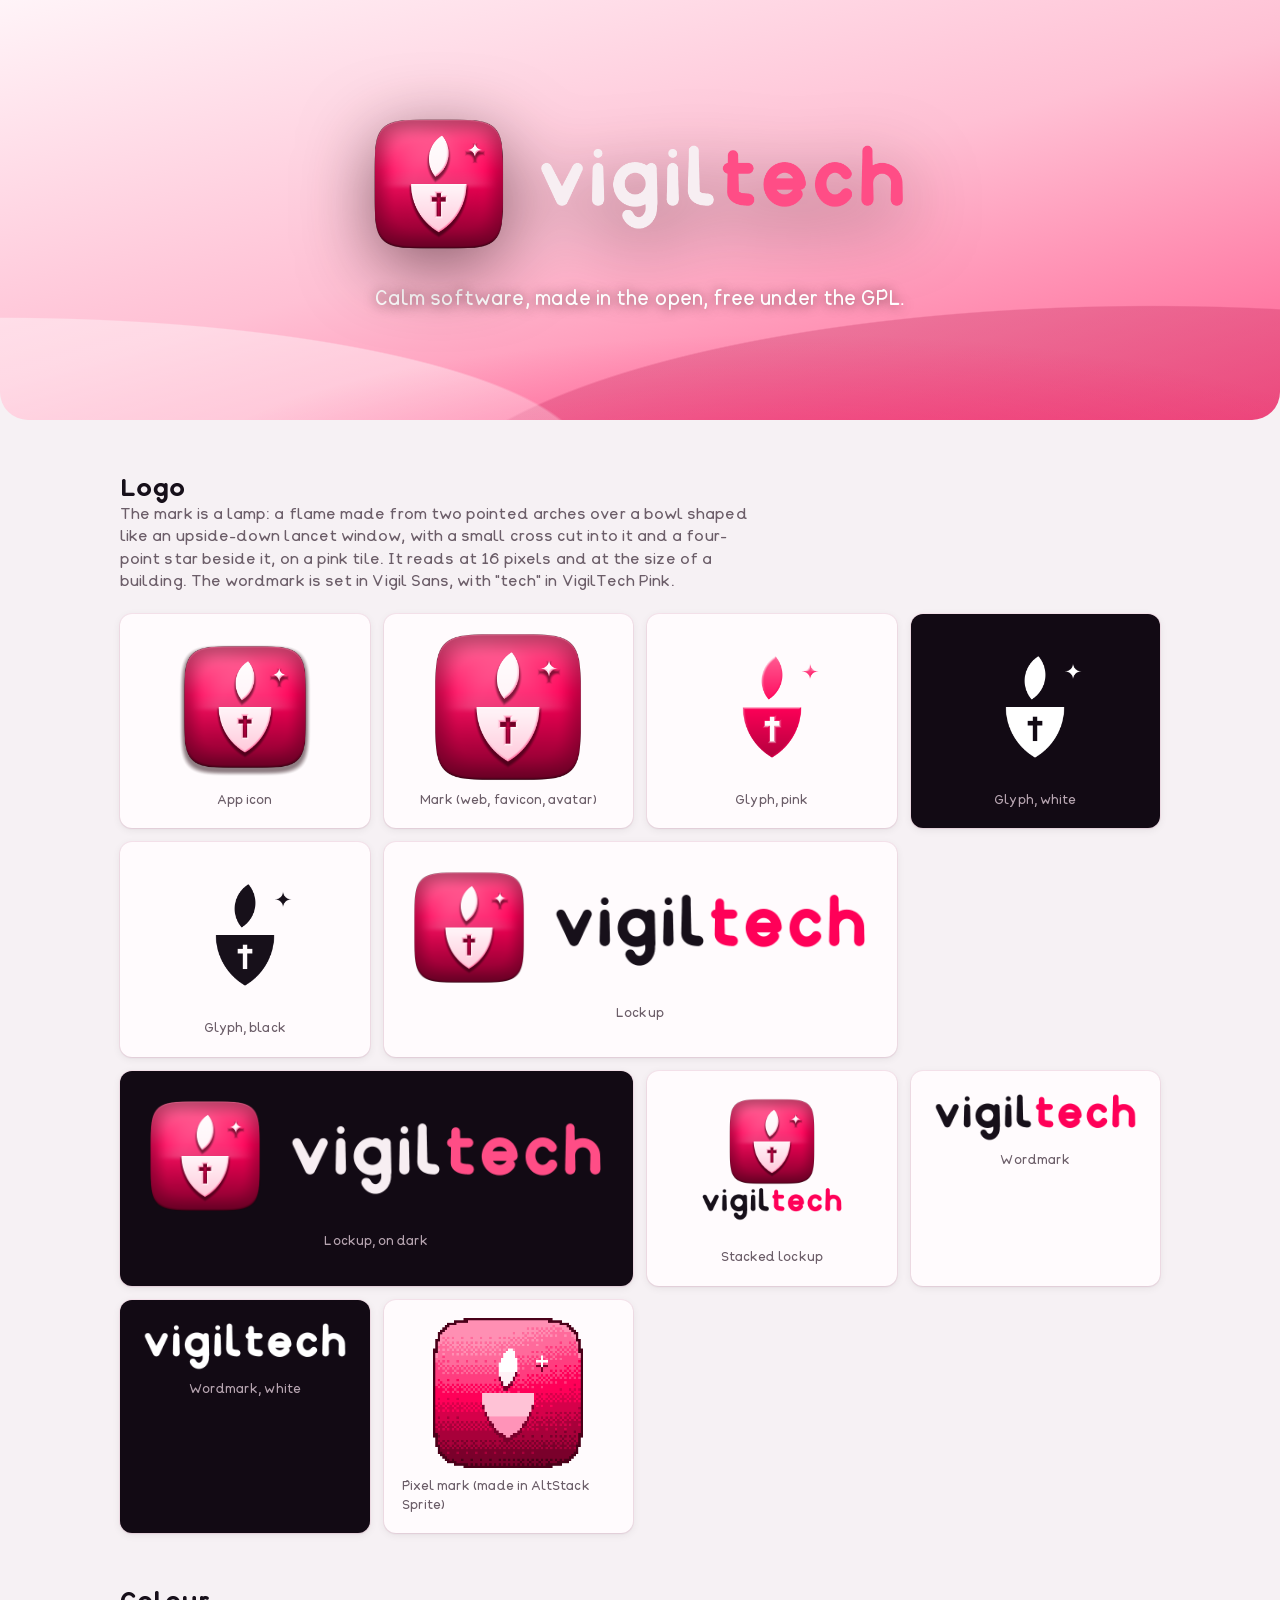
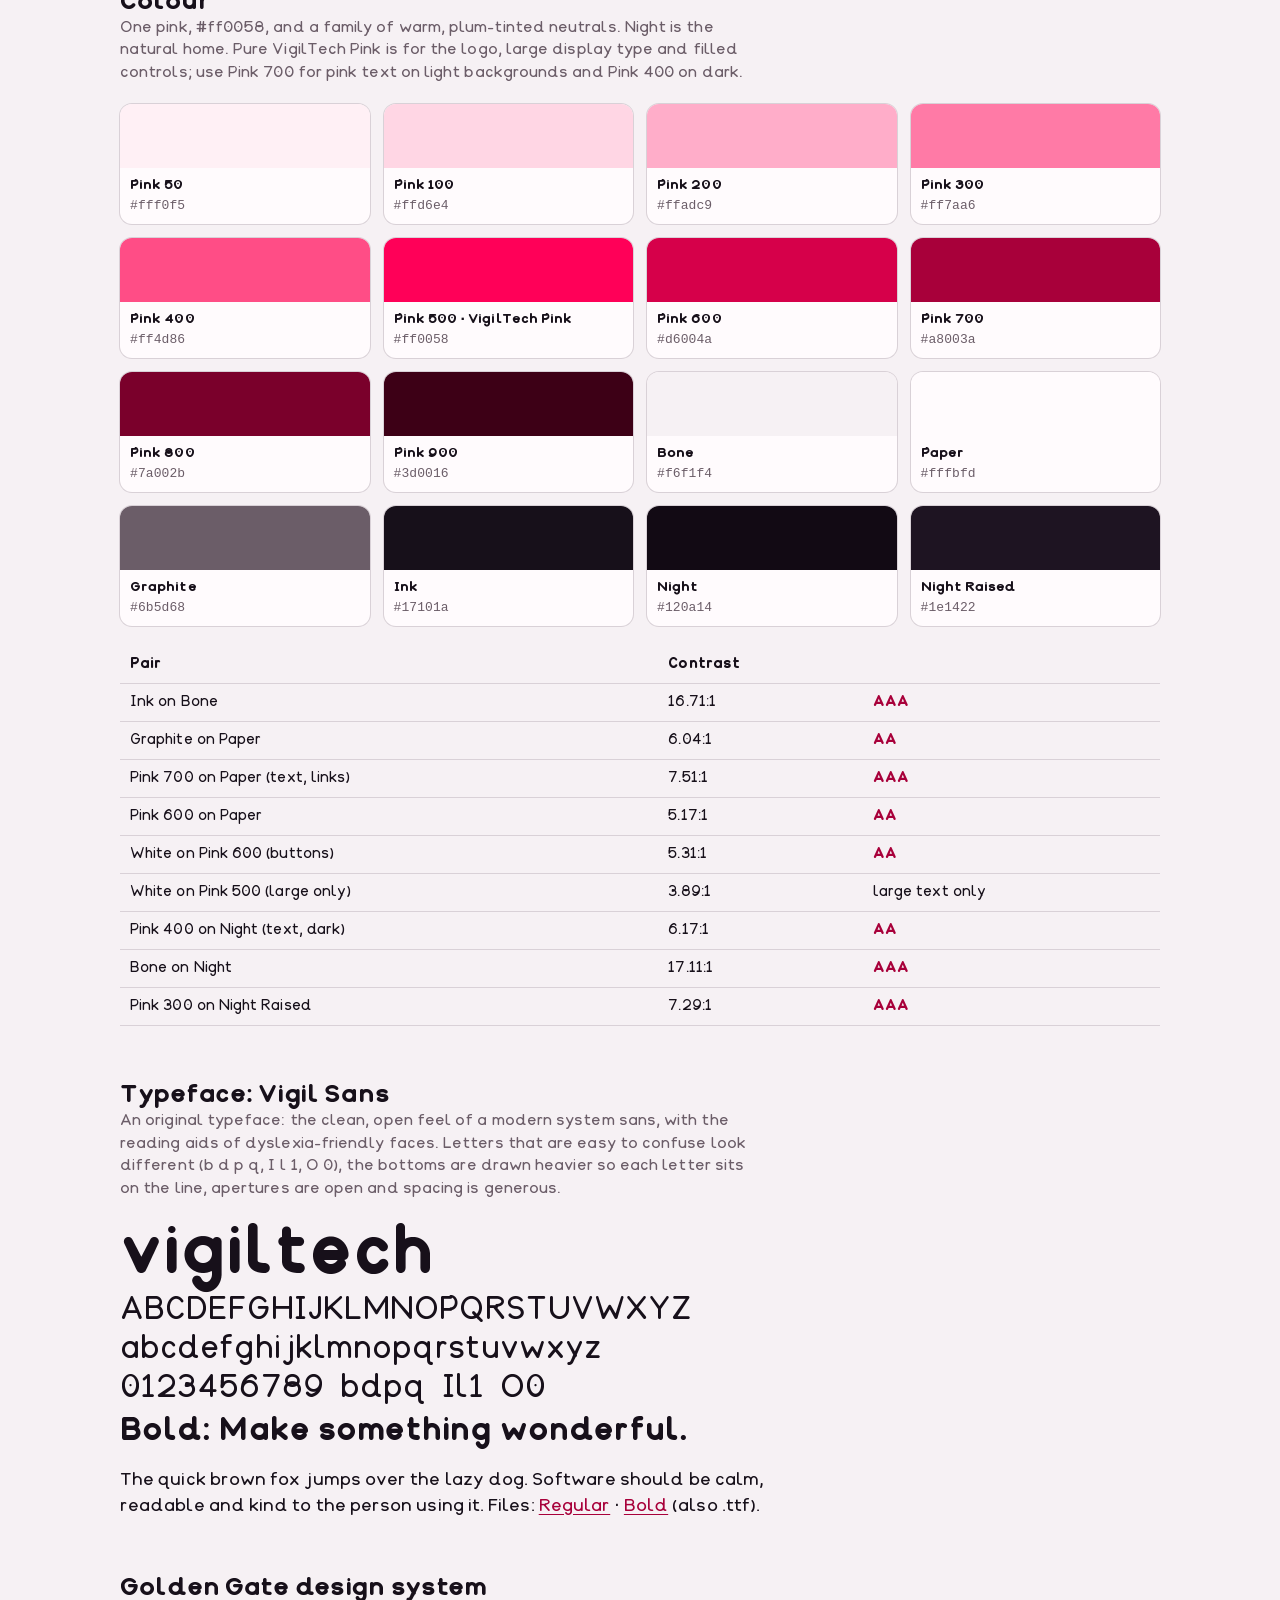
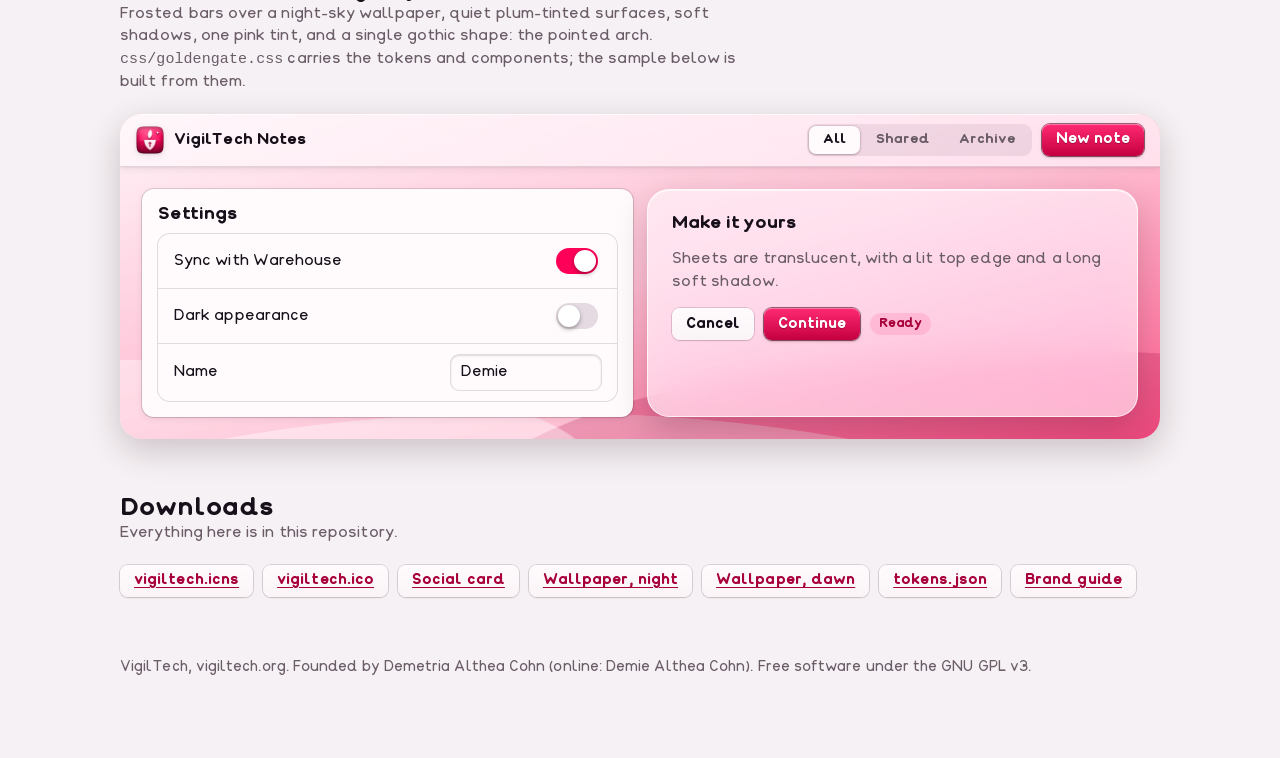
==== commit 5baba6fa: "Plainer brand copy Co-Authored-By: Claude Sonnet 5.5 <noreply@anthropic.com>" ====
--- a/index.html
+++ b/index.html
@@ -24,9 +24,9 @@
 </style>
 </head>
 <body class="cs">
-<header class="hero vt-wallpaper night"><div><img src="logos/lockup/vigiltech-lockup-dark@2x.png" alt="vigiltech"><p>Christian technology, Catholic at its core, free for everyone under the GPL. Keep watch.</p></div></header>
+<header class="hero vt-wallpaper night"><div><img src="logos/lockup/vigiltech-lockup-dark@2x.png" alt="vigiltech"><p>Calm software, made in the open, free under the GPL.</p></div></header>
 <main class="wrap">
-<section><h2>Logo</h2><p class="lead">The mark is a vigil lamp, the light that burns beside the tabernacle: a flame made from two pointed arches, a bowl shaped like an upside-down lancet window with a cross cut into it, and a four-point guiding star, on a pink tile. It reads at 16 pixels and at the size of a building. The wordmark is set in Vigil Sans, with "tech" in VigilTech Pink.</p>
+<section><h2>Logo</h2><p class="lead">The mark is a lamp: a flame made from two pointed arches over a bowl shaped like an upside-down lancet window, with a small cross cut into it and a four-point star beside it, on a pink tile. It reads at 16 pixels and at the size of a building. The wordmark is set in Vigil Sans, with "tech" in VigilTech Pink.</p>
 <div class="grid">
 <figure class=""><img src="logos/app-icon/vigiltech-app-512.png" alt="App icon" loading="lazy"><figcaption>App icon</figcaption></figure><figure class=""><img src="logos/mark/vigiltech-mark-512.png" alt="Mark (web, favicon, avatar)" loading="lazy"><figcaption>Mark (web, favicon, avatar)</figcaption></figure>
 <figure class=""><img src="logos/glyph/vigiltech-glyph-pink.png" alt="Glyph, pink" loading="lazy"><figcaption>Glyph, pink</figcaption></figure><figure class="dark"><img src="logos/glyph/vigiltech-glyph-white.png" alt="Glyph, white" loading="lazy"><figcaption>Glyph, white</figcaption></figure><figure class=""><img src="logos/glyph/vigiltech-glyph-black.png" alt="Glyph, black" loading="lazy"><figcaption>Glyph, black</figcaption></figure>
@@ -50,5 +50,5 @@
 <section><h2>Downloads</h2><p class="lead">Everything here is in this repository.</p>
 <div class="row2"><a class="vt-btn" href="icons/vigiltech.icns">vigiltech.icns</a><a class="vt-btn" href="icons/vigiltech.ico">vigiltech.ico</a><a class="vt-btn" href="logos/social/vigiltech-social-1200x630.png">Social card</a><a class="vt-btn" href="logos/wallpaper/vigiltech-wallpaper-night-2560x1600.png">Wallpaper, night</a><a class="vt-btn" href="logos/wallpaper/vigiltech-wallpaper-dawn-2560x1600.png">Wallpaper, dawn</a><a class="vt-btn" href="tokens.json">tokens.json</a><a class="vt-btn" href="BRAND.md">Brand guide</a></div></section>
 
-<footer>VigilTech, vigiltech.org. Founded by Demetria Althea Cohn (online: Demie Althea Cohn). Free software under the GNU GPL v3. Ad maiorem Dei gloriam.</footer>
+<footer>VigilTech, vigiltech.org. Founded by Demetria Althea Cohn (online: Demie Althea Cohn). Free software under the GNU GPL v3.</footer>
 </main></body></html>
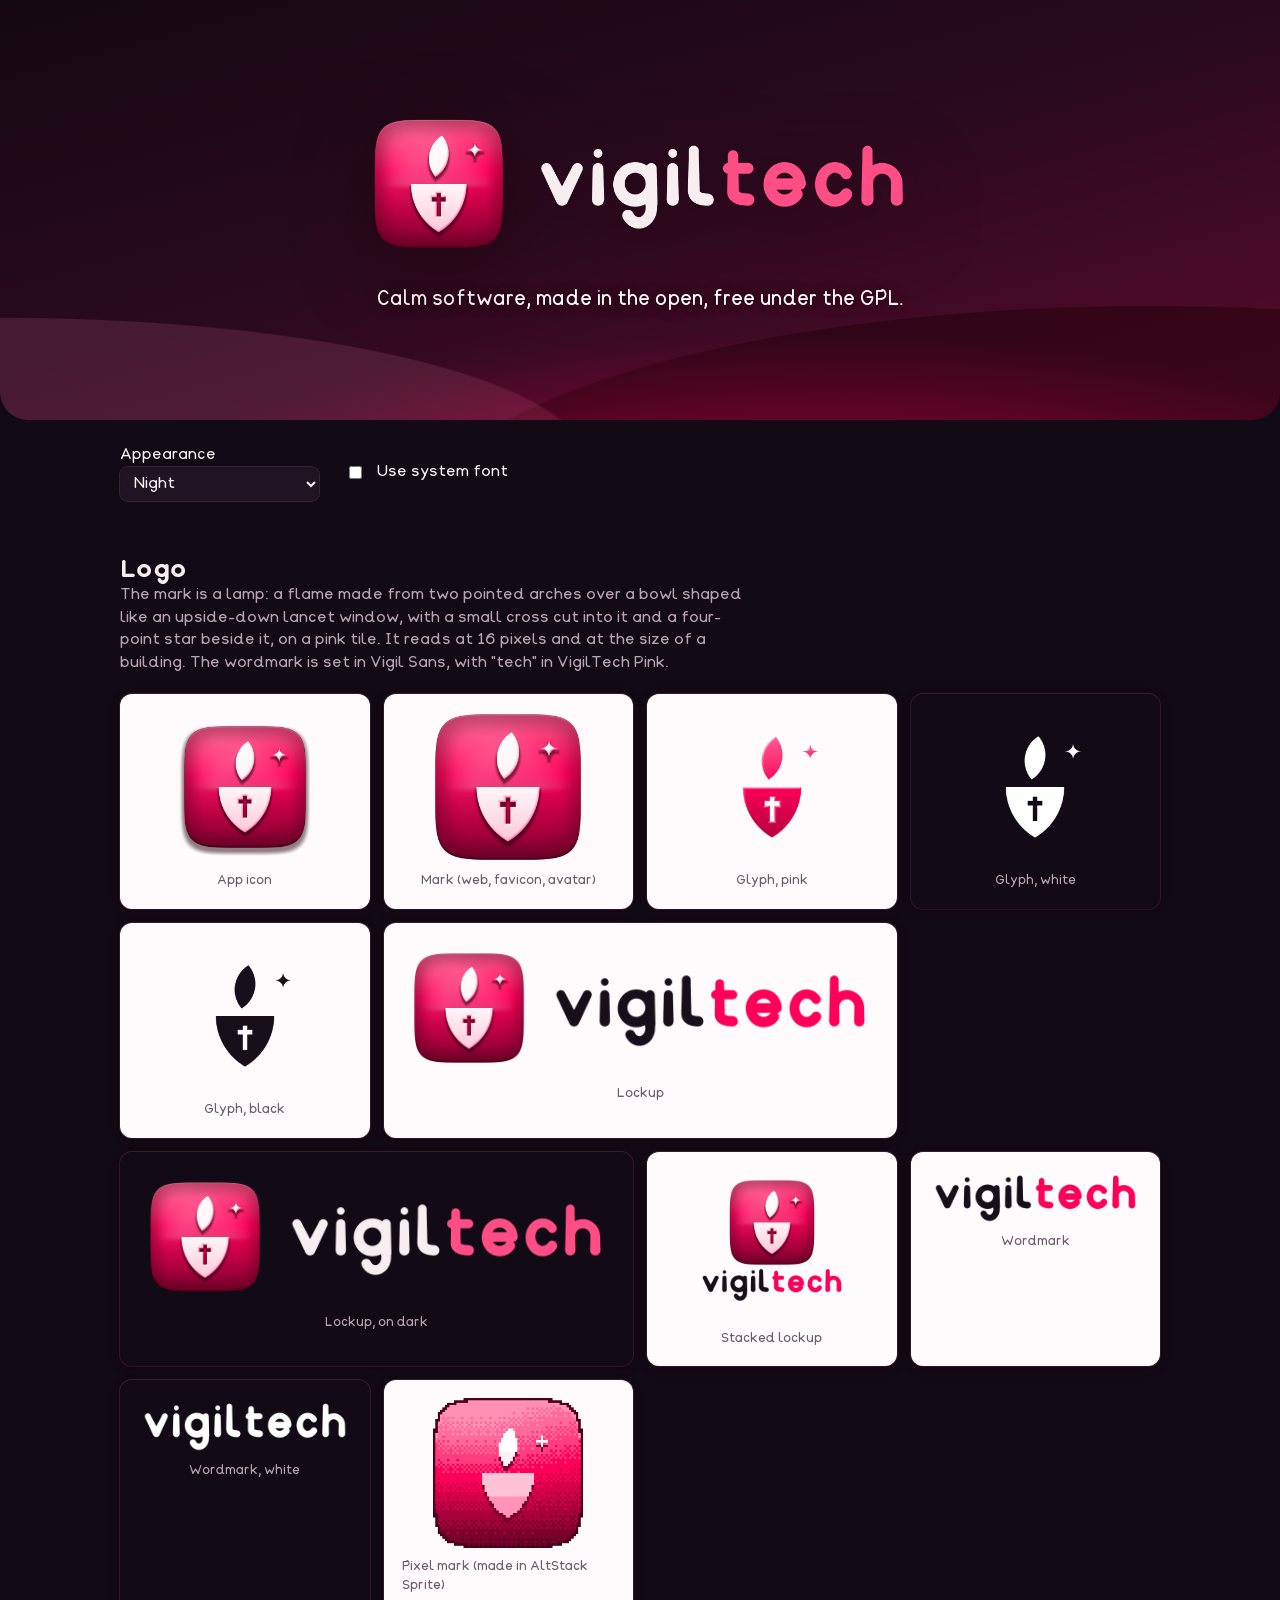
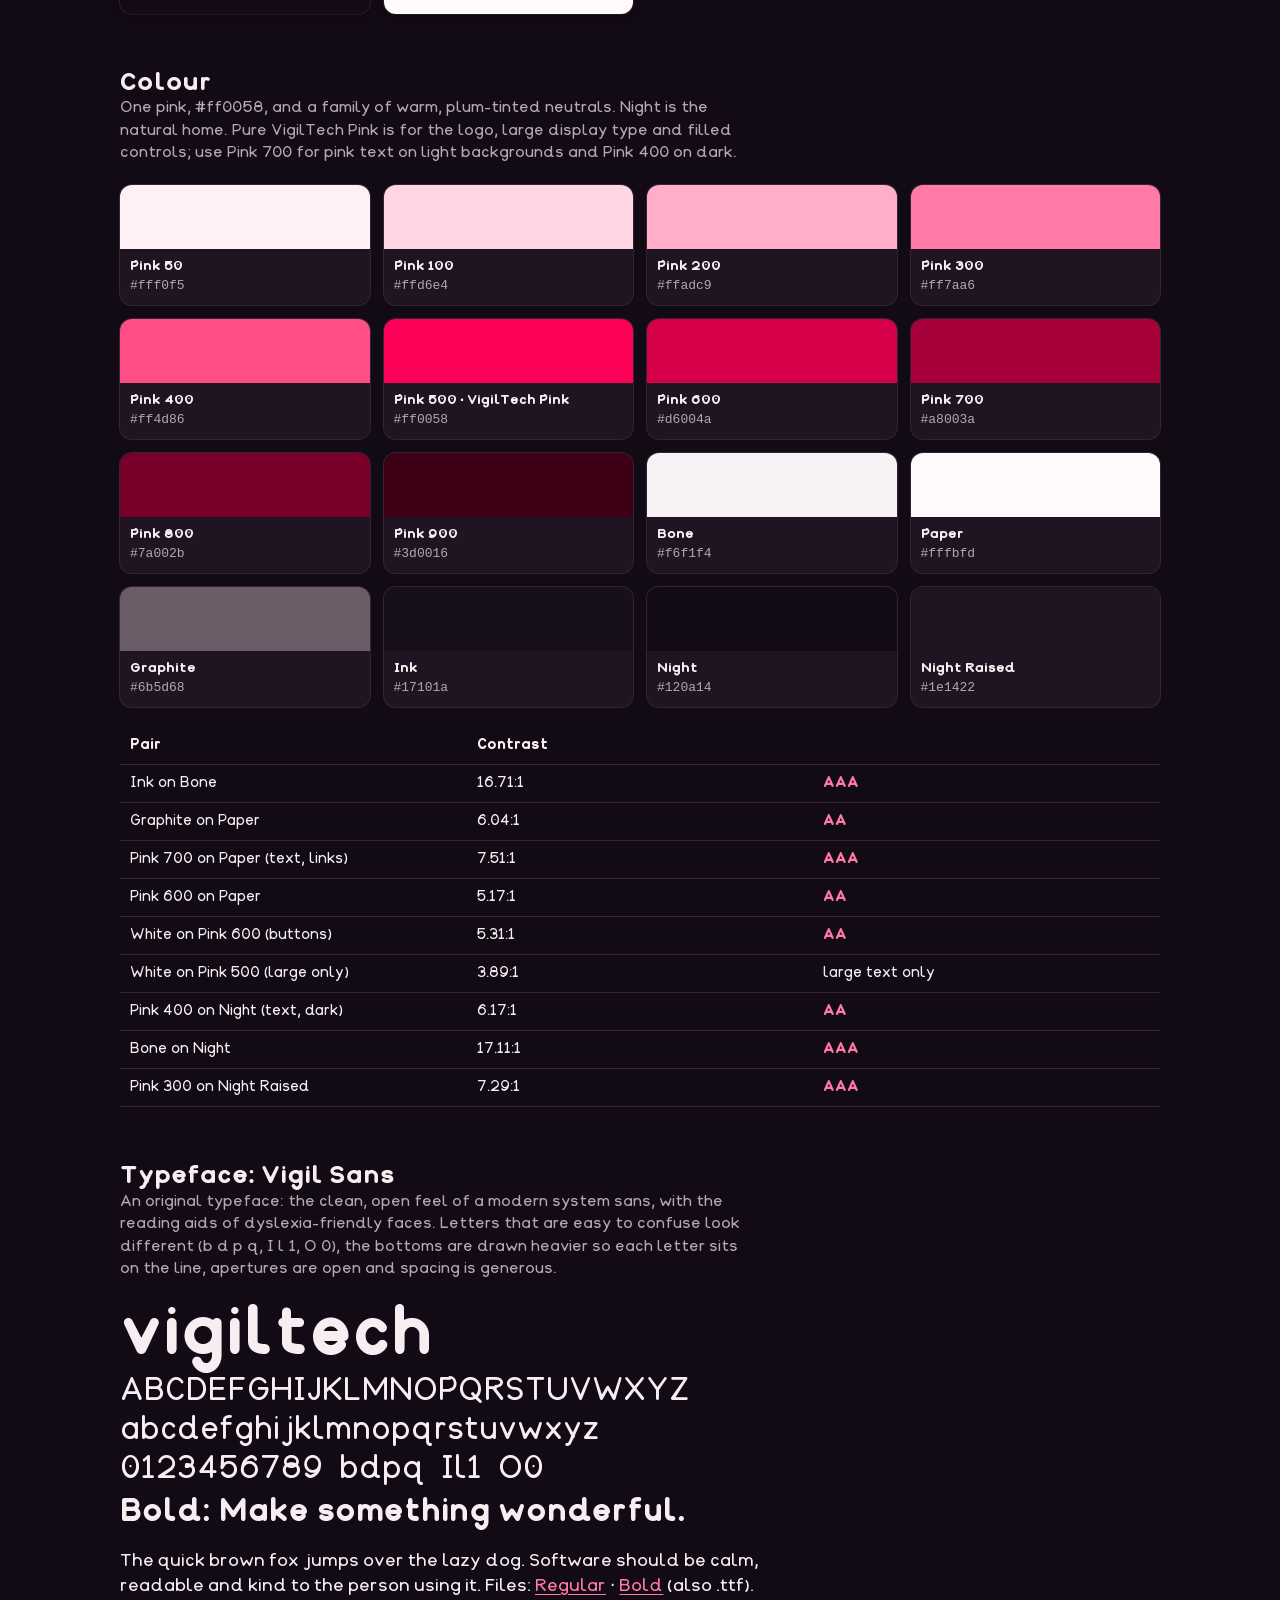
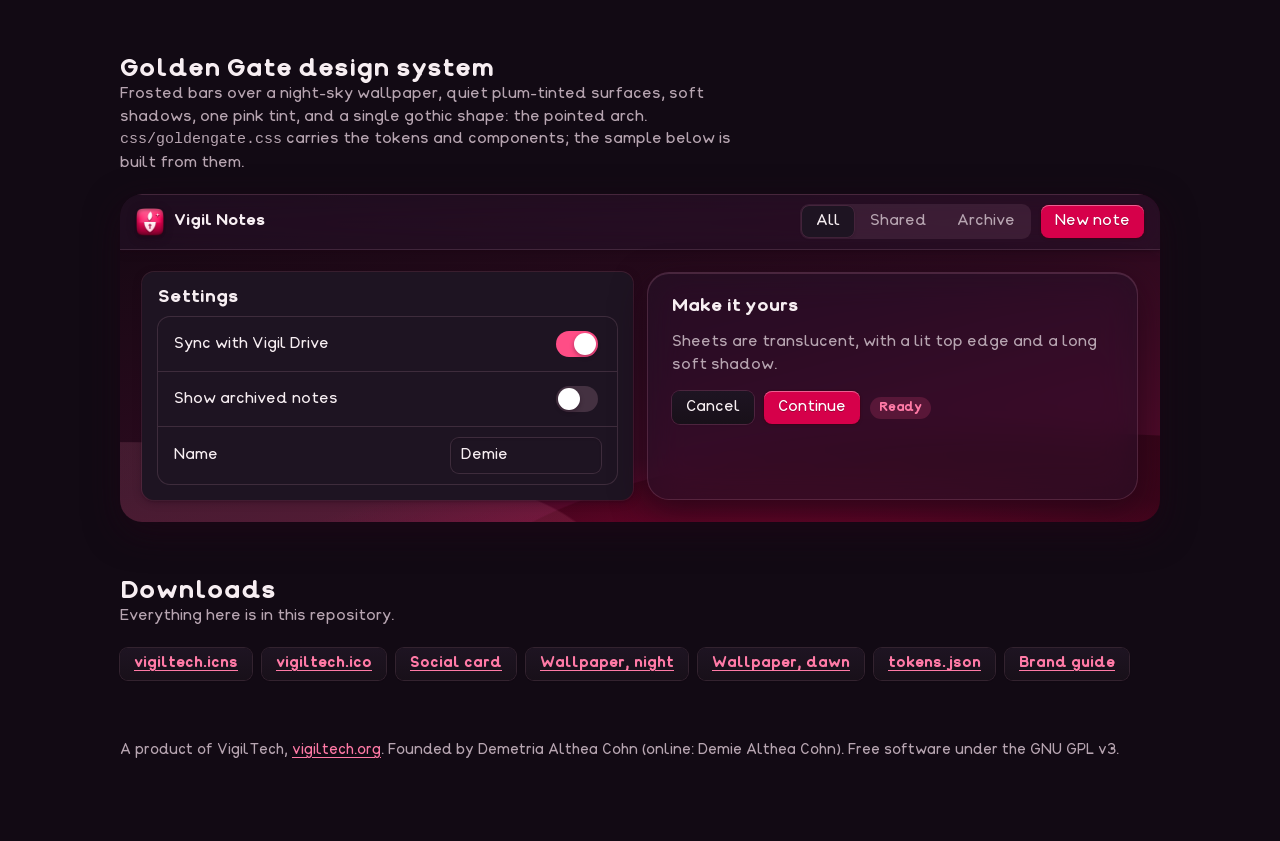
==== commit fe615226: "Complete VigilTech shared CSS namespace and accessible preview" ====
--- a/index.html
+++ b/index.html
@@ -1,11 +1,12 @@
 <!doctype html>
-<html lang="en">
+<html lang="en" data-theme="dark">
 <head>
 <meta charset="utf-8"><meta name="viewport" content="width=device-width, initial-scale=1"><meta name="color-scheme" content="light dark">
 <title>VigilTech brand</title>
 <meta name="description" content="The VigilTech identity: logos, colour, typeface and the Golden Gate design system.">
 <link rel="icon" href="icons/favicon-32.png" type="image/png"><link rel="apple-touch-icon" href="icons/apple-touch-icon.png">
 <link rel="stylesheet" href="css/vigilsans.css"><link rel="stylesheet" href="css/goldengate.css">
+<script defer src="js/appearance.js"></script>
 <style>
  body{margin:0} .wrap{max-width:1080px;margin:0 auto;padding:0 20px 80px}
  .hero{min-height:420px;display:grid;place-items:center;text-align:center;padding:60px 20px;color:#fff;border-radius:0 0 28px 28px;overflow:hidden}
@@ -14,18 +15,19 @@
  section{margin-top:56px} section>h2{margin-bottom:6px} section>p.lead{color:var(--vt-label-2);margin:0 0 20px;max-width:64ch}
  .grid{display:grid;grid-template-columns:repeat(auto-fill,minmax(210px,1fr));gap:14px}
  figure{margin:0;background:#fffbfd;color:#17101a;border-radius:var(--vt-r-group);box-shadow:var(--vt-shadow-1),0 0 0 1px rgba(255,170,205,.16);padding:18px;display:flex;flex-direction:column;align-items:center;gap:10px}
- figure img{max-width:100%;max-height:150px;object-fit:contain} figure.dark{background:#120a14;color:#f7eef2} figure.wide{grid-column:span 2} figcaption{font-size:12.5px;color:#6b5d68} figure.dark figcaption{color:#b7a5b1}
+ figure img{max-width:100%;max-height:150px;object-fit:contain} figure.dark{background:#120a14;color:#f7eef2} figure.wide{grid-column:span 2} @media(max-width:540px){figure.wide{grid-column:span 1}.demo .bar{flex-wrap:wrap}.demo .stage{grid-template-columns:minmax(0,1fr);padding:12px}.hero{min-height:300px}.big{overflow-wrap:anywhere}.vt-field{max-width:100%} } figcaption{font-size:12.5px;color:#6b5d68} figure.dark figcaption{color:#b7a5b1}
  .sw{background:var(--vt-surface);border-radius:var(--vt-r-group);box-shadow:0 0 0 1px var(--vt-separator);overflow:hidden;font-size:13px} .sw i{display:block;height:64px} .sw b{display:block;padding:8px 10px 0} .sw code{display:block;padding:0 10px 9px;color:var(--vt-label-2);font-family:var(--vt-mono)}
- table{border-collapse:collapse;width:100%;font-size:14px} td,th{padding:8px 10px;text-align:left;border-bottom:1px solid var(--vt-separator)} .ok{color:var(--vt-tint-strong);font-weight:700}
- .spec h3{font-size:12px;text-transform:uppercase;letter-spacing:.08em;color:var(--vt-label-3);margin:18px 0 6px} .big{font-size:64px;font-weight:700;line-height:1.05;margin:0} .abc{font-size:30px;line-height:1.3;margin:4px 0} .body{font-size:17px;max-width:60ch}
+ table{overflow-wrap:anywhere;table-layout:fixed;border-collapse:collapse;width:100%;font-size:14px} td,th{padding:8px 10px;text-align:left;border-bottom:1px solid var(--vt-separator)} .ok{color:var(--vt-tint-strong);font-weight:700}
+ .spec h3{font-size:12px;text-transform:uppercase;color:var(--vt-label-3);margin:18px 0 6px} .big{font-size:64px;font-weight:700;line-height:1.05;margin:0} .abc{overflow-wrap:anywhere;font-size:30px;line-height:1.3;margin:4px 0} .body{font-size:17px;max-width:60ch}
  .demo{border-radius:var(--vt-r-sheet);overflow:hidden;box-shadow:var(--vt-shadow-2)} .demo .bar{display:flex;gap:10px;align-items:center} .demo .stage{padding:22px;display:grid;gap:14px;grid-template-columns:repeat(auto-fit,minmax(240px,1fr))}
  .row2{display:flex;gap:10px;flex-wrap:wrap;align-items:center}
  footer{margin-top:60px;color:var(--vt-label-2);font-size:14px}
 </style>
 </head>
-<body class="cs">
+<body class="vt">
 <header class="hero vt-wallpaper night"><div><img src="logos/lockup/vigiltech-lockup-dark@2x.png" alt="vigiltech"><p>Calm software, made in the open, free under the GPL.</p></div></header>
 <main class="wrap">
+<nav class="row2" aria-label="Preview appearance" style="margin-top:24px"><label>Appearance <select class="vt-field" id="appearance"><option value="dark">Night</option><option value="light">Dawn</option><option value="system">System</option></select></label><label class="vt-row"><input id="system-font" type="checkbox"> Use system font</label></nav>
 <section><h2>Logo</h2><p class="lead">The mark is a lamp: a flame made from two pointed arches over a bowl shaped like an upside-down lancet window, with a small cross cut into it and a four-point star beside it, on a pink tile. It reads at 16 pixels and at the size of a building. The wordmark is set in Vigil Sans, with "tech" in VigilTech Pink.</p>
 <div class="grid">
 <figure class=""><img src="logos/app-icon/vigiltech-app-512.png" alt="App icon" loading="lazy"><figcaption>App icon</figcaption></figure><figure class=""><img src="logos/mark/vigiltech-mark-512.png" alt="Mark (web, favicon, avatar)" loading="lazy"><figcaption>Mark (web, favicon, avatar)</figcaption></figure>
@@ -43,12 +45,12 @@
 <p class="body">The quick brown fox jumps over the lazy dog. Software should be calm, readable and kind to the person using it. Files: <a href="fonts/VigilSans-Regular.woff2">Regular</a> · <a href="fonts/VigilSans-Bold.woff2">Bold</a> (also .ttf).</p></section>
 
 <section><h2>Golden Gate design system</h2><p class="lead">Frosted bars over a night-sky wallpaper, quiet plum-tinted surfaces, soft shadows, one pink tint, and a single gothic shape: the pointed arch. <code>css/goldengate.css</code> carries the tokens and components; the sample below is built from them.</p>
-<div class="demo vt-wallpaper"><div class="vt-toolbar vt-glass bar"><img class="vt-icon" src="logos/mark/vigiltech-mark-64.png" width="28" height="28" alt=""><b>VigilTech Notes</b><span style="flex:1"></span><div class="vt-segmented"><button aria-pressed="true">All</button><button aria-pressed="false">Shared</button><button aria-pressed="false">Archive</button></div><button class="vt-btn primary">New note</button></div>
-<div class="stage"><div class="vt-card"><h3>Settings</h3><div class="vt-group" style="margin-top:10px"><div class="vt-row"><span style="flex:1">Sync with Warehouse</span><input class="vt-switch" type="checkbox" checked aria-label="Sync"></div><div class="vt-row"><span style="flex:1">Dark appearance</span><input class="vt-switch" type="checkbox" aria-label="Dark"></div><div class="vt-row"><span style="flex:1">Name</span><input class="vt-field" style="max-width:150px" value="Demie"></div></div></div>
+<div class="demo vt-wallpaper"><div class="vt-toolbar vt-glass bar"><img class="vt-icon" src="logos/mark/vigiltech-mark-64.png" width="28" height="28" alt=""><b>Vigil Notes</b><span style="flex:1"></span><div class="vt-segmented"><button aria-pressed="true">All</button><button aria-pressed="false">Shared</button><button aria-pressed="false">Archive</button></div><button class="vt-btn primary">New note</button></div>
+<div class="stage"><div class="vt-card"><h3>Settings</h3><div class="vt-group" style="margin-top:10px"><label class="vt-row"><span style="flex:1">Sync with Vigil Drive</span><input class="vt-switch" type="checkbox" checked></label><label class="vt-row"><span style="flex:1">Show archived notes</span><input class="vt-switch" type="checkbox"></label><label class="vt-row"><span style="flex:1">Name</span><input class="vt-field" style="max-width:150px" value="Demie"></label></div></div>
 <div class="vt-sheet vt-glass"><h3>Make it yours</h3><p style="color:var(--vt-label-2)">Sheets are translucent, with a lit top edge and a long soft shadow.</p><div class="row2"><button class="vt-btn">Cancel</button><button class="vt-btn primary">Continue</button><span class="vt-badge">Ready</span></div></div></div></div></section>
 
 <section><h2>Downloads</h2><p class="lead">Everything here is in this repository.</p>
 <div class="row2"><a class="vt-btn" href="icons/vigiltech.icns">vigiltech.icns</a><a class="vt-btn" href="icons/vigiltech.ico">vigiltech.ico</a><a class="vt-btn" href="logos/social/vigiltech-social-1200x630.png">Social card</a><a class="vt-btn" href="logos/wallpaper/vigiltech-wallpaper-night-2560x1600.png">Wallpaper, night</a><a class="vt-btn" href="logos/wallpaper/vigiltech-wallpaper-dawn-2560x1600.png">Wallpaper, dawn</a><a class="vt-btn" href="tokens.json">tokens.json</a><a class="vt-btn" href="BRAND.md">Brand guide</a></div></section>
 
-<footer>VigilTech, vigiltech.org. Founded by Demetria Althea Cohn (online: Demie Althea Cohn). Free software under the GNU GPL v3.</footer>
+<footer>A product of VigilTech, <a href="https://vigiltech.org">vigiltech.org</a>. Founded by Demetria Althea Cohn (online: Demie Althea Cohn). Free software under the GNU GPL v3.</footer>
 </main></body></html>
--- a/css/goldengate.css
+++ b/css/goldengate.css
@@ -1,8 +1,8 @@
-/*
+/* SPDX-License-Identifier: GPL-3.0-or-later
   VigilTech design system: "Golden Gate", after dark.
   Calm, layered, translucent software that feels at home on a Mac and travels well to Windows and Linux, with a quiet gothic
   streak: plum-black nights, one rose-pink tint, pointed arches and a single star. Original code and artwork: no third-party
-  artwork, fonts or marks. Optional typeface: css/vigilsans.css.
+  artwork, fonts or marks. Optional typeface: css/vigilsans.vts.
 
   Principles
    1. Material over decoration: bars and sheets are frosted glass over the wallpaper; content sits on quiet surfaces.
@@ -19,7 +19,7 @@
   --vt-pink-500: #ff0058; --vt-pink-600: #d6004a; --vt-pink-700: #a8003a; --vt-pink-800: #7a002b; --vt-pink-900: #3d0016;
   --vt-tint: var(--vt-pink-500); --vt-tint-strong: var(--vt-pink-700); --vt-tint-soft: rgba(255, 0, 88, .11); --vt-on-tint: #ffffff;
   /* neutrals, light: warm bone and plum ink */
-  --vt-bg: #f6f1f4; --vt-surface: #fffbfd; --vt-surface-2: #faf4f7; --vt-label: #17101a; --vt-label-2: #6b5d68; --vt-label-3: #92838f;
+  --vt-bg: #f6f1f4; --vt-surface: #fffbfd; --vt-surface-2: #faf4f7; --vt-label: #17101a; --vt-label-2: #6b5d68; --vt-label-3: #6b5d68;
   --vt-separator: rgba(58, 30, 52, .15); --vt-fill: rgba(110, 70, 100, .1); --vt-fill-2: rgba(110, 70, 100, .18);
   --vt-glass: rgba(255, 250, 252, .62); --vt-glass-edge: rgba(255, 255, 255, .72); --vt-glass-blur: 18px;
   --vt-danger: #b3001b; --vt-warning: #9a4a00; --vt-info: #1a5cc2;
@@ -32,22 +32,22 @@
   --vt-wall-arc-a: rgba(255, 255, 255, .4); --vt-wall-arc-b: rgba(168, 0, 58, .22);
 }
 @media (prefers-color-scheme: dark) { :root:not([data-theme="light"]) { --vt-tint: var(--vt-pink-400); --vt-tint-strong: var(--vt-pink-300); --vt-tint-soft: rgba(255, 77, 134, .18); --vt-on-tint: #ffffff;
-  --vt-bg: #120a14; --vt-surface: #1e1422; --vt-surface-2: #181019; --vt-label: #f7eef2; --vt-label-2: #b7a5b1; --vt-label-3: #8d7a88; --vt-separator: rgba(255, 190, 220, .14); --vt-fill: rgba(255, 190, 220, .09); --vt-fill-2: rgba(255, 190, 220, .17);
-  --vt-glass: rgba(34, 18, 38, .62); --vt-glass-edge: rgba(255, 170, 205, .16); --vt-danger: #ff7a8e; --vt-warning: #ffb066; --vt-info: #8ab8ff; --vt-shadow-1: 0 1px 2px rgba(0, 0, 0, .45), 0 2px 8px rgba(0, 0, 0, .35); --vt-shadow-2: 0 11px 34px rgba(0, 0, 0, .7);
+  --vt-bg: #120a14; --vt-surface: #1e1422; --vt-surface-2: #181019; --vt-label: #f7eef2; --vt-label-2: #b7a5b1; --vt-label-3: #b7a5b1; --vt-separator: rgba(255, 190, 220, .14); --vt-fill: rgba(255, 190, 220, .09); --vt-fill-2: rgba(255, 190, 220, .17);
+  --vt-glass: rgba(34, 18, 38, .62); --vt-glass-edge: rgba(255, 170, 205, .16); --vt-danger: #ff7a8e; --vt-warning: #ffb066; --vt-info: #8ab8ff; --vt-shadow-1: 0 1px 2px rgba(30, 6, 22, .45), 0 2px 8px rgba(30, 6, 22, .35); --vt-shadow-2: 0 11px 34px rgba(30, 6, 22, .7);
   --vt-wallpaper: linear-gradient(165deg, #140812 0%, #2b0a1e 50%, #5a0a2c 100%); --vt-wall-arc-a: rgba(255, 143, 179, .13); --vt-wall-arc-b: rgba(31, 0, 9, .5); } }
 :root[data-theme="dark"] { --vt-tint: var(--vt-pink-400); --vt-tint-strong: var(--vt-pink-300); --vt-tint-soft: rgba(255, 77, 134, .18); --vt-on-tint: #ffffff;
-  --vt-bg: #120a14; --vt-surface: #1e1422; --vt-surface-2: #181019; --vt-label: #f7eef2; --vt-label-2: #b7a5b1; --vt-label-3: #8d7a88; --vt-separator: rgba(255, 190, 220, .14); --vt-fill: rgba(255, 190, 220, .09); --vt-fill-2: rgba(255, 190, 220, .17);
-  --vt-glass: rgba(34, 18, 38, .62); --vt-glass-edge: rgba(255, 170, 205, .16); --vt-danger: #ff7a8e; --vt-warning: #ffb066; --vt-info: #8ab8ff; --vt-shadow-1: 0 1px 2px rgba(0, 0, 0, .45), 0 2px 8px rgba(0, 0, 0, .35); --vt-shadow-2: 0 11px 34px rgba(0, 0, 0, .7);
+  --vt-bg: #120a14; --vt-surface: #1e1422; --vt-surface-2: #181019; --vt-label: #f7eef2; --vt-label-2: #b7a5b1; --vt-label-3: #b7a5b1; --vt-separator: rgba(255, 190, 220, .14); --vt-fill: rgba(255, 190, 220, .09); --vt-fill-2: rgba(255, 190, 220, .17);
+  --vt-glass: rgba(34, 18, 38, .62); --vt-glass-edge: rgba(255, 170, 205, .16); --vt-danger: #ff7a8e; --vt-warning: #ffb066; --vt-info: #8ab8ff; --vt-shadow-1: 0 1px 2px rgba(30, 6, 22, .45), 0 2px 8px rgba(30, 6, 22, .35); --vt-shadow-2: 0 11px 34px rgba(30, 6, 22, .7);
   --vt-wallpaper: linear-gradient(165deg, #140812 0%, #2b0a1e 50%, #5a0a2c 100%); --vt-wall-arc-a: rgba(255, 143, 179, .13); --vt-wall-arc-b: rgba(31, 0, 9, .5); }
 
-.cs, .cs * { box-sizing: border-box; }
-.cs { font-family: var(--vt-font, -apple-system, BlinkMacSystemFont, "SF Pro Text", system-ui, "Segoe UI", sans-serif); font-size: 15px; line-height: 1.5; color: var(--vt-label); background: var(--vt-bg); -webkit-font-smoothing: antialiased; letter-spacing: .005em; }
-.cs[data-font="system"] { font-family: var(--vt-font-system); }
-.cs h1, .cs h2, .cs h3 { margin: 0; font-weight: 700; letter-spacing: -.012em; line-height: 1.15; }
-.cs h1 { font-size: clamp(30px, 5vw, 52px); } .cs h2 { font-size: 24px; } .cs h3 { font-size: 17px; }
-.cs a { color: var(--vt-tint-strong); text-underline-offset: 3px; }
-.cs :focus-visible { outline: none; box-shadow: var(--vt-focus); border-radius: var(--vt-r-control); }
-.cs ::selection { background: var(--vt-tint-soft); }
+.vt, .vt * { box-sizing: border-box; }
+.vt { font-family: var(--vt-font, -apple-system, BlinkMacSystemFont, "SF Pro Text", system-ui, "Segoe UI", sans-serif); font-size: 15px; line-height: 1.5; color: var(--vt-label); background: var(--vt-bg); -webkit-font-smoothing: antialiased; font-synthesis: none; }
+.vt[data-font="system"] { font-family: var(--vt-font-system); }
+.vt h1, .vt h2, .vt h3 { margin: 0; font-weight: 700;  line-height: 1.15; }
+.vt h1 { font-size: clamp(30px, 5vw, 52px); } .vt h2 { font-size: 24px; } .vt h3 { font-size: 17px; }
+.vt a { color: var(--vt-tint-strong); text-underline-offset: 3px; }
+.vt :focus-visible { outline: 3px solid var(--vt-tint-strong); outline-offset: 3px; box-shadow: none; border-radius: var(--vt-r-control); }
+.vt ::selection { background: var(--vt-tint-soft); }
 
 /* the wallpaper: sweeping curves made of gradients, so it costs no image. Night by default, dawn in light mode. */
 .vt-wallpaper { background: radial-gradient(120% 90% at 0% 110%, var(--vt-wall-arc-a) 0 38%, transparent 38.3%), radial-gradient(110% 100% at 90% 125%, var(--vt-wall-arc-b) 0 52%, transparent 52.3%), radial-gradient(90% 80% at 40% 140%, var(--vt-wall-arc-a) 0 60%, transparent 60.3%), var(--vt-wallpaper); }
@@ -74,8 +74,8 @@
 .vt-btn { display: inline-flex; align-items: center; justify-content: center; gap: 6px; min-height: 32px; padding: 5px 14px; font: inherit; font-weight: 600; font-size: 14px; color: var(--vt-label); background: linear-gradient(var(--vt-surface), var(--vt-surface-2)); border: 0; border-radius: var(--vt-r-control); box-shadow: 0 0 0 1px var(--vt-separator), 0 1px 2px rgba(30, 6, 22, .1); cursor: pointer; transition: transform .08s ease, box-shadow .15s ease, filter .15s ease; }
 .vt-btn:hover { filter: brightness(.98); } .vt-btn:active { transform: translateY(1px); filter: brightness(.95); }
 .vt-btn[disabled] { opacity: .45; cursor: not-allowed; }
-.vt-btn.primary { color: var(--vt-on-tint); background: linear-gradient(#ff2a73, #c4003f); box-shadow: inset 0 1px 0 rgba(255, 190, 215, .5), 0 0 0 1px rgba(61, 0, 22, .55), 0 1px 3px rgba(61, 0, 22, .4); text-shadow: 0 1px 0 rgba(61, 0, 22, .35); }
-.vt-btn.primary:hover { filter: brightness(1.06); }
+.vt-btn.primary { color: var(--vt-on-tint); background: var(--vt-pink-600); box-shadow: inset 0 1px 0 rgba(255, 190, 215, .5), 0 0 0 1px rgba(61, 0, 22, .55), 0 1px 3px rgba(61, 0, 22, .4); text-shadow: 0 1px 0 rgba(61, 0, 22, .35); }
+.vt-btn.primary:hover { background: var(--vt-pink-700); filter: none; }
 .vt-btn.plain { background: none; box-shadow: none; color: var(--vt-tint-strong); }
 .vt-btn.large { min-height: 40px; padding: 8px 20px; font-size: 16px; border-radius: 10px; }
 .vt-field { width: 100%; min-height: 34px; padding: 6px 10px; font: inherit; color: var(--vt-label); background: var(--vt-surface); border: 0; border-radius: var(--vt-r-control); box-shadow: inset 0 1px 2px rgba(30, 6, 22, .14), 0 0 0 1px var(--vt-separator); }
@@ -84,11 +84,27 @@
 .vt-segmented > button { font: inherit; font-weight: 600; font-size: 13px; padding: 4px 14px; border: 0; background: none; color: var(--vt-label-2); border-radius: 7px; cursor: pointer; }
 .vt-segmented > button[aria-pressed="true"] { background: var(--vt-surface); color: var(--vt-label); box-shadow: 0 1px 3px rgba(30, 6, 22, .25), 0 0 0 .5px var(--vt-separator); }
 .vt-switch { appearance: none; -webkit-appearance: none; width: 42px; height: 26px; border-radius: 13px; background: var(--vt-fill-2); position: relative; cursor: pointer; transition: background .2s; vertical-align: middle; }
-.vt-switch::after { content: ""; position: absolute; top: 2px; left: 2px; width: 22px; height: 22px; border-radius: 50%; background: #fff; box-shadow: 0 2px 4px rgba(0, 0, 0, .35); transition: transform .2s ease; }
+.vt-switch::after { content: ""; position: absolute; top: 2px; left: 2px; width: 22px; height: 22px; border-radius: 50%; background: #fff; box-shadow: 0 2px 4px rgba(30, 6, 22, .35); transition: transform .2s ease; }
 .vt-switch:checked { background: var(--vt-tint); } .vt-switch:checked::after { transform: translateX(16px); }
 .vt-badge { display: inline-flex; align-items: center; padding: 2px 9px; border-radius: 99px; font-size: 12px; font-weight: 700; color: var(--vt-tint-strong); background: var(--vt-tint-soft); }
 .vt-kbd { font-family: var(--vt-mono); font-size: 12px; padding: 1px 6px; border-radius: 5px; background: var(--vt-fill); box-shadow: inset 0 -1px 0 var(--vt-separator); }
 .vt-icon { border-radius: 22.37%; box-shadow: var(--vt-shadow-1); }
 
-@media (prefers-reduced-motion: reduce) { .cs *, .vt-btn, .vt-switch, .vt-switch::after { transition: none !important; animation: none !important; } }
+@media (prefers-reduced-motion: reduce) { .vt *, .vt-btn, .vt-switch, .vt-switch::after { transition: none !important; animation: none !important; } }
 @media (forced-colors: active) { .vt-btn, .vt-field, .vt-card { border: 1px solid CanvasText; } .vt-btn.primary { background: Highlight; color: HighlightText; } }
+
+/* Touch hit areas include the switch label rather than enlarging its visual track. */
+.vt button, .vt input, .vt select, .vt textarea { font: inherit; }
+.vt [data-font="system"], .vt[data-font="system"] { font-family: var(--vt-font-system); }
+.vt-row:has(.vt-switch) { cursor: pointer; }
+@media (pointer: coarse) {
+  .vt-btn, .vt-field, .vt-segmented > button, .vt summary, .vt select { min-height: 44px; }
+  .vt-row:has(.vt-switch) { min-height: 44px; }
+}
+@media (prefers-reduced-motion: reduce) { .vt *, .vt *::before, .vt *::after { animation: none !important; transition: none !important; scroll-behavior: auto !important; } }
+@media (forced-colors: active) {
+  .vt :focus-visible { outline: 3px solid Highlight; box-shadow: none; }
+  .vt-switch { appearance: auto; }
+  .vt-switch::after { display: none; }
+  .vt-glass { background: Canvas; color: CanvasText; backdrop-filter: none; -webkit-backdrop-filter: none; }
+}
